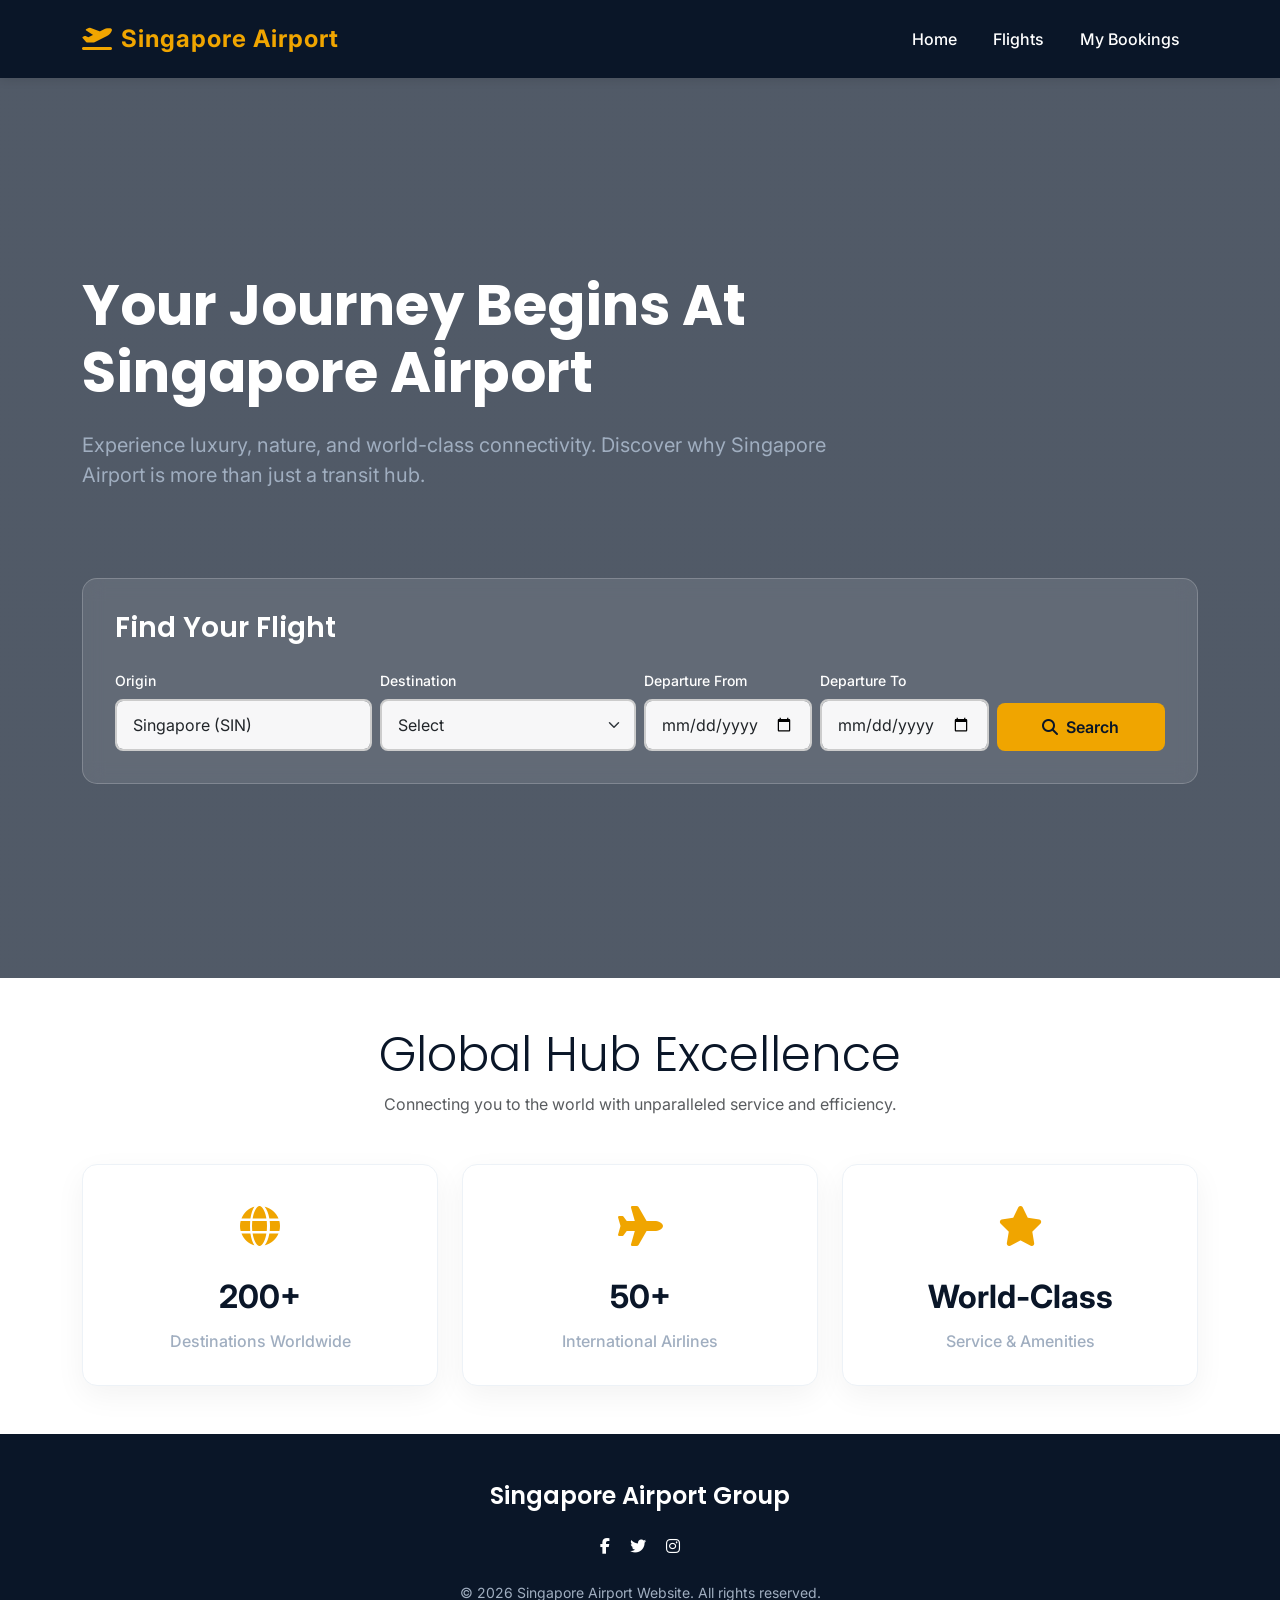
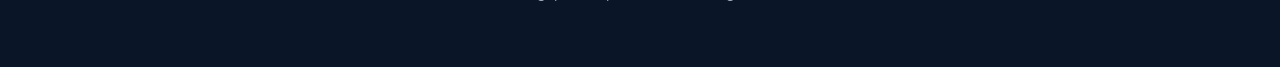
==== index.html @ d2a039d0 "Commit pertama" ====
<!doctype html>
<html lang="en">
  <head>
    <meta charset="UTF-8" />
    <meta name="viewport" content="width=device-width, initial-scale=1.0" />
    <title>Singapore Airport | World's Best Flight Experience</title>
    <link rel="icon" href="plane-departure-solid.ico" />
    <!-- Bootstrap 5 CSS -->
    <link
      href="https://cdn.jsdelivr.net/npm/bootstrap@5.3.0/dist/css/bootstrap.min.css"
      rel="stylesheet"
    />
    <!-- Font Awesome for icons -->
    <link
      rel="stylesheet"
      href="https://cdnjs.cloudflare.com/ajax/libs/font-awesome/6.4.0/css/all.min.css"
    />
    <!-- Custom CSS -->
    <link rel="stylesheet" href="style.css" />
  </head>
  <body class="d-flex flex-column min-vh-100">
    <!-- Navbar -->
    <nav class="navbar navbar-expand-lg navbar-dark sticky-top">
      <div class="container">
        <a class="navbar-brand" href="index.html">
          <i class="fas fa-plane-departure me-2"></i>Singapore Airport
        </a>
        <button
          class="navbar-toggler"
          type="button"
          data-bs-toggle="collapse"
          data-bs-target="#navbarNav"
        >
          <span class="navbar-toggler-icon"></span>
        </button>
        <div class="collapse navbar-collapse" id="navbarNav">
          <ul class="navbar-nav ms-auto">
            <li class="nav-item">
              <a class="nav-link active" href="index.html">Home</a>
            </li>
            <li class="nav-item">
              <a class="nav-link" href="flights.html">Flights</a>
            </li>
            <li class="nav-item">
              <a class="nav-link" href="history.html">My Bookings</a>
            </li>
          </ul>
        </div>
      </div>
    </nav>

    <!-- Hero Section -->
    <section class="hero-section">
      <div class="container">
        <div class="row">
          <div class="col-12 hero-content mb-5">
            <h1 class="hero-title">Your Journey Begins At Singapore Airport</h1>
            <p class="hero-subtitle">
              Experience luxury, nature, and world-class connectivity. Discover
              why Singapore Airport is more than just a transit hub.
            </p>
          </div>
          <div class="col-12">
            <div class="search-container">
              <h3 class="mb-4 text-white">Find Your Flight</h3>
              <form id="searchForm" novalidate>
                <div class="row g-2 align-items-end">
                  <div class="col-lg-3 col-md-6">
                    <label class="form-label small">Origin</label>
                    <input
                      type="text"
                      class="form-control"
                      id="origin"
                      value="Singapore (SIN)"
                      readonly
                    />
                  </div>
                  <div class="col-lg-3 col-md-6">
                    <label class="form-label small">Destination</label>
                    <select class="form-select" id="destination" required>
                      <option value="" selected disabled>Select</option>
                      <option value="Sydney">Sydney (SYD)</option>
                      <option value="Tokyo">Tokyo (NRT)</option>
                      <option value="London">London (LHR)</option>
                    </select>
                    <div class="error-message">Select destination</div>
                  </div>
                  <div class="col-lg-2 col-md-4">
                    <label class="form-label small">Departure From</label>
                    <input
                      type="date"
                      class="form-control"
                      id="fromDate"
                      min="2026-05-01"
                      required
                    />
                    <div class="error-message">Select start date</div>
                  </div>
                  <div class="col-lg-2 col-md-4">
                    <label class="form-label small">Departure To</label>
                    <input
                      type="date"
                      class="form-control"
                      id="toDate"
                      min="2026-05-01"
                      required
                    />
                    <div class="error-message">Select end date</div>
                  </div>
                  <div class="col-lg-2 col-md-4">
                    <button type="submit" class="btn btn-gold w-100">
                      <i class="fas fa-search me-2"></i>Search
                    </button>
                  </div>
                </div>
              </form>
            </div>
          </div>
        </div>
      </div>
    </section>

    <!-- Stats Section -->
    <section class="py-5 bg-white">
      <div class="container">
        <div class="text-center mb-5">
          <h2 class="display-5">Global Hub Excellence</h2>
          <p class="text-muted">
            Connecting you to the world with unparalleled service and
            efficiency.
          </p>
        </div>
        <div class="row g-4">
          <div class="col-md-4">
            <div class="stat-card">
              <div class="stat-icon">
                <i class="fas fa-globe"></i>
              </div>
              <div class="stat-number">200+</div>
              <div class="stat-label">Destinations Worldwide</div>
            </div>
          </div>
          <div class="col-md-4">
            <div class="stat-card">
              <div class="stat-icon">
                <i class="fas fa-plane"></i>
              </div>
              <div class="stat-number">50+</div>
              <div class="stat-label">International Airlines</div>
            </div>
          </div>
          <div class="col-md-4">
            <div class="stat-card">
              <div class="stat-icon">
                <i class="fas fa-star"></i>
              </div>
              <div class="stat-number">World-Class</div>
              <div class="stat-label">Service & Amenities</div>
            </div>
          </div>
        </div>
      </div>
    </section>

    <!-- Footer -->
    <footer class="mt-auto">
      <div class="container text-center">
        <h4 class="mb-4">Singapore Airport Group</h4>
        <div class="social-links mb-4">
          <a href="#" class="text-white mx-2"
            ><i class="fab fa-facebook-f"></i
          ></a>
          <a href="#" class="text-white mx-2"><i class="fab fa-twitter"></i></a>
          <a href="#" class="text-white mx-2"
            ><i class="fab fa-instagram"></i
          ></a>
        </div>
        <p style="color: rgb(160, 174, 192)" class="small">
          &copy; 2026 Singapore Airport Website. All rights reserved.
        </p>
      </div>
    </footer>

    <!-- Bootstrap JS -->
    <script src="https://cdn.jsdelivr.net/npm/bootstrap@5.3.0/dist/js/bootstrap.bundle.min.js"></script>
    <script>
      document
        .getElementById("searchForm")
        .addEventListener("submit", function (e) {
          e.preventDefault();

          let isValid = true;
          const destination = document.getElementById("destination");
          const fromDate = document.getElementById("fromDate");
          const toDate = document.getElementById("toDate");

          // Reset validation
          [destination, fromDate, toDate].forEach((el) =>
            el.classList.remove("is-invalid"),
          );

          if (!destination.value) {
            destination.classList.add("is-invalid");
            isValid = false;
          }
          if (!fromDate.value) {
            fromDate.classList.add("is-invalid");
            isValid = false;
          }
          if (!toDate.value) {
            toDate.classList.add("is-invalid");
            isValid = false;
          }
          if (
            fromDate.value &&
            toDate.value &&
            new Date(fromDate.value) > new Date(toDate.value)
          ) {
            toDate.classList.add("is-invalid");
            isValid = false;
          }

          if (isValid) {
            const params = new URLSearchParams({
              origin: document.getElementById("origin").value,
              destination: destination.value,
              fromDate: fromDate.value,
              toDate: toDate.value,
              passengers: "1",
            });
            window.location.href = `flights.html?${params.toString()}`;
          }
        });
    </script>
  </body>
</html>
---- style.css ----
@import url('https://fonts.googleapis.com/css2?family=Inter:wght@300;400;500;600;700&family=Poppins:wght@400;500;600;700&display=swap');

:root {
    --primary-navy: #0a1628;
    --secondary-navy: #152238;
    --accent-gold: #f0a500;
    --accent-gold-hover: #d18e00;
    --text-light: #ffffff;
    --text-muted: #a0aec0;
    --bg-light: #f8fafc;
    --card-bg: #ffffff;
    --border-color: #cccccc;
    --transition: all 0.3s ease;
}

body {
    font-family: 'Inter', sans-serif;
    background-color: var(--bg-light);
    color: var(--primary-navy);
    overflow-x: hidden;
}

h1,
h2,
h3,
h4,
h5,
h6 {
    font-family: 'Poppins', sans-serif;
    font-weight: 600;
}

/* Navbar Styling */
.navbar {
    background-color: var(--primary-navy) !important;
    padding: 1rem 0;
    box-shadow: 0 2px 10px rgba(0, 0, 0, 0.1);
}

.navbar-brand {
    font-weight: 700;
    font-size: 1.5rem;
    color: var(--accent-gold) !important;
    letter-spacing: 1px;
}

.nav-link {
    color: var(--text-light) !important;
    font-weight: 500;
    margin: 0 10px;
    transition: var(--transition);
}

.nav-link:hover {
    color: var(--accent-gold) !important;
}

/* Hero Section */
.hero-section {
    position: relative;
    height: 100vh;
    min-height: 600px;
    background: linear-gradient(rgba(10, 22, 40, 0.7), rgba(10, 22, 40, 0.7)), url('https://images.unsplash.com/photo-1569154941061-e231b4725ef1?auto=format&fit=crop&q=80&w=2070');
    background-size: cover;
    background-position: center;
    display: flex;
    align-items: center;
    color: var(--text-light);
}

.hero-content {
    max-width: 800px;
}

.hero-title {
    font-size: 3.5rem;
    font-weight: 700;
    margin-bottom: 1.5rem;
    line-height: 1.2;
}

.hero-subtitle {
    font-size: 1.25rem;
    margin-bottom: 2.5rem;
    color: var(--text-muted);
}

/* Search Bar Styling */
.search-container {
    background: rgba(255, 255, 255, 0.1);
    backdrop-filter: blur(10px);
    border-radius: 15px;
    padding: 2rem;
    border: 1px solid rgba(255, 255, 255, 0.2);
}

.form-label {
    color: var(--text-light);
    font-weight: 500;
}

.form-control,
.form-select {
    background-color: rgba(255, 255, 255, 0.95);
    border: 2px solid var(--border-color);
    padding: 0.75rem 1rem;
    border-radius: 8px;
    transition: var(--transition);
}

.form-control:focus,
.form-select:focus {
    border-color: var(--accent-gold);
    box-shadow: 0 0 0 0.25rem rgba(240, 165, 0, 0.25);
    background-color: #ffffff;
}

textarea.form-control {
    border: 2px solid var(--border-color);
}

.btn-gold {
    background-color: var(--accent-gold);
    color: var(--primary-navy);
    font-weight: 600;
    padding: 0.75rem 2rem;
    border-radius: 8px;
    border: none;
    transition: var(--transition);
}

.btn-gold:hover {
    background-color: var(--accent-gold-hover);
    transform: translateY(-2px);
    box-shadow: 0 4px 15px rgba(240, 165, 0, 0.3);
}

/* Stat Cards */
.stat-card {
    background: var(--card-bg);
    border-radius: 15px;
    padding: 2rem;
    text-align: center;
    box-shadow: 0 10px 30px rgba(0, 0, 0, 0.05);
    transition: var(--transition);
    border: 1px solid #edf2f7;
    height: 100%;
}

.stat-card:hover {
    transform: translateY(-10px);
    box-shadow: 0 15px 40px rgba(0, 0, 0, 0.1);
}

.stat-icon {
    font-size: 2.5rem;
    color: var(--accent-gold);
    margin-bottom: 1rem;
}

.stat-number {
    font-size: 2rem;
    font-weight: 700;
    color: var(--primary-navy);
    margin-bottom: 0.5rem;
}

.stat-label {
    color: var(--text-muted);
    font-weight: 500;
}

/* Flight Cards */
.flight-card,
.history-card {
    background: var(--card-bg);
    border-radius: 15px;
    padding: 1.5rem;
    margin-bottom: 1.5rem;
    box-shadow: 0 4px 20px rgba(0, 0, 0, 0.05);
    border-left: 5px solid var(--accent-gold);
    transition: var(--transition);
}

.flight-card:hover {
    transform: scale(1.02);
}

.airline-logo {
    width: 50px;
    height: 50px;
    background: #f0f4f8;
    border-radius: 50%;
    display: flex;
    align-items: center;
    justify-content: center;
    font-weight: 700;
    color: var(--primary-navy);
}

.flight-info-main {
    display: flex;
    justify-content: space-between;
    align-items: center;
    margin-bottom: 1rem;
}

.flight-time {
    font-size: 1.25rem;
    font-weight: 700;
}

.flight-route {
    color: var(--text-muted);
    font-size: 0.9rem;
}

.flight-price {
    font-size: 1.5rem;
    font-weight: 700;
    color: var(--accent-gold);
}

/* Footer */
footer {
    background-color: var(--primary-navy);
    color: var(--text-light);
    padding: 3rem 0;
    margin-top: 5rem;
}

/* Validation Feedback */
.error-message {
    color: #ff4d4d;
    font-size: 0.85rem;
    margin-top: 0.25rem;
    display: none;
}

.is-invalid+.error-message {
    display: block;
}

/* Responsive adjustments */
@media (max-width: 768px) {
    .hero-title {
        font-size: 2.5rem;
    }

    .hero-section {
        height: auto;
        padding: 100px 0;
    }
}
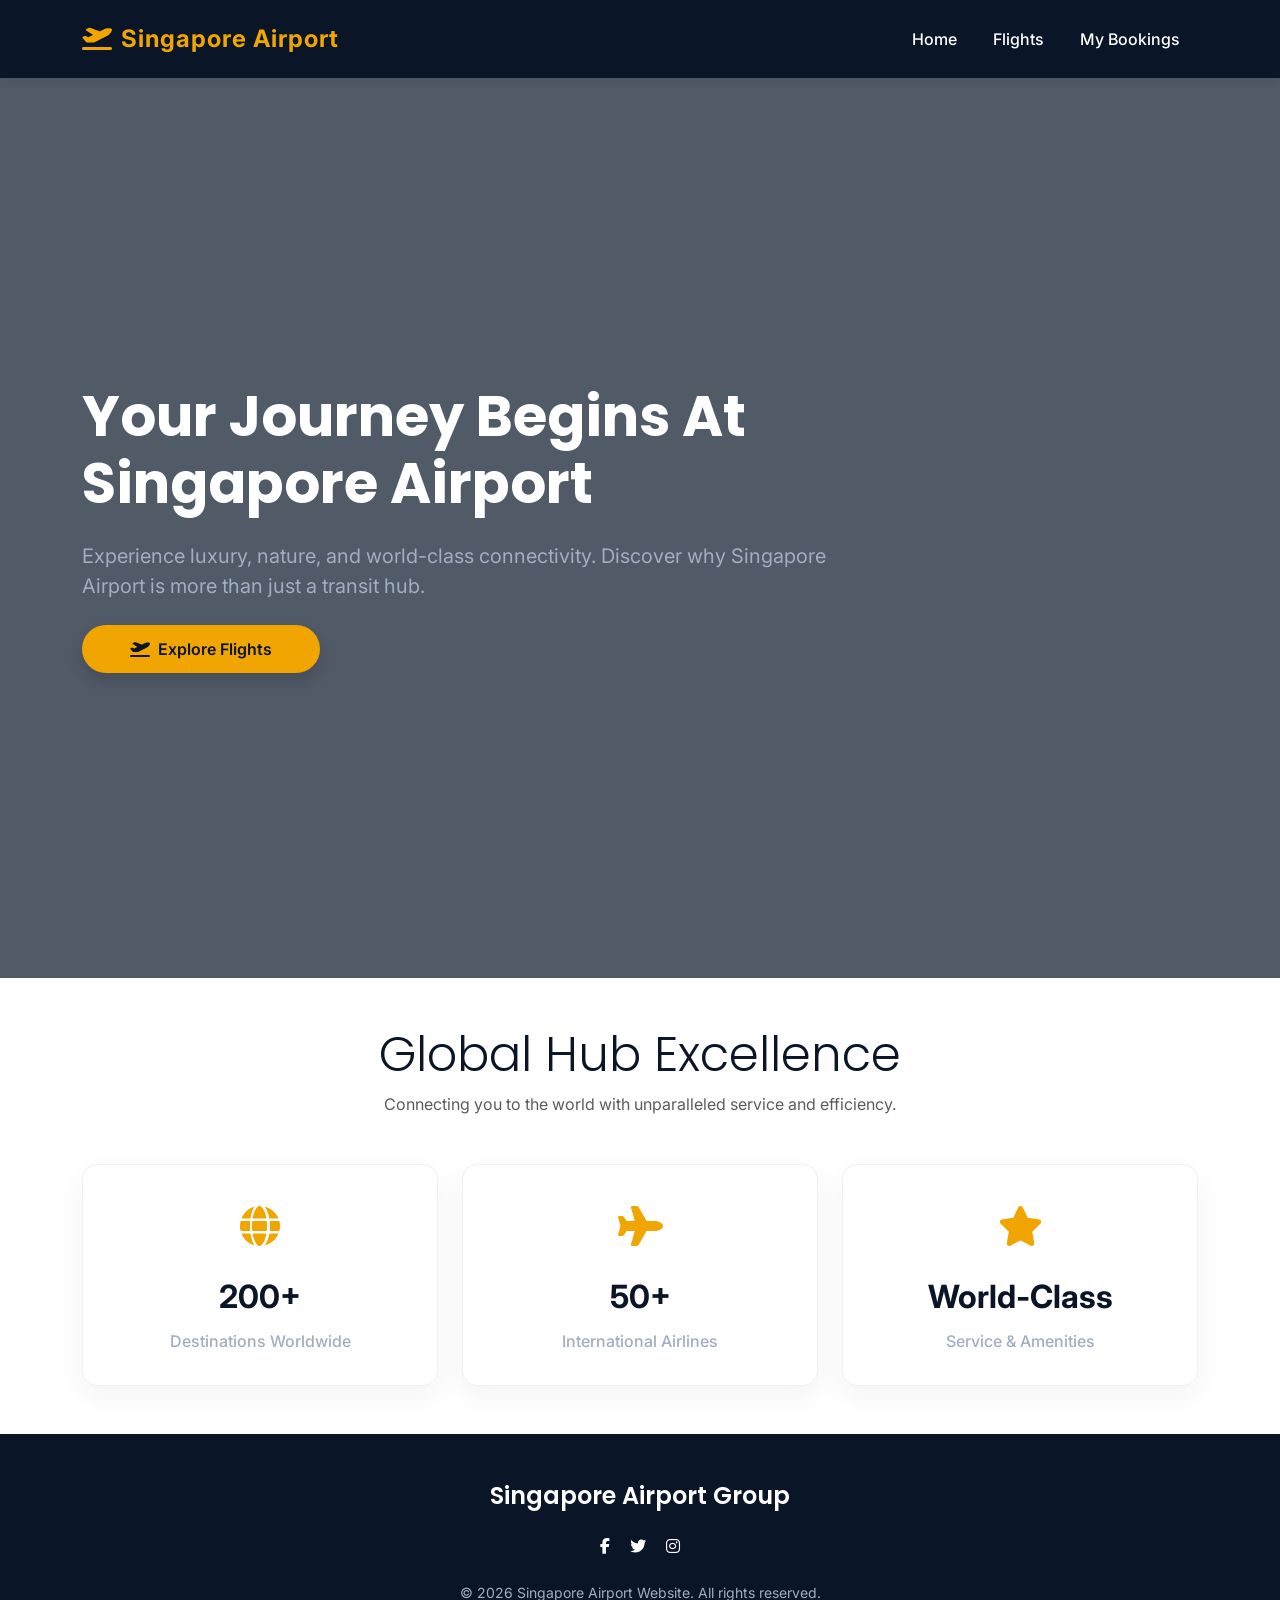
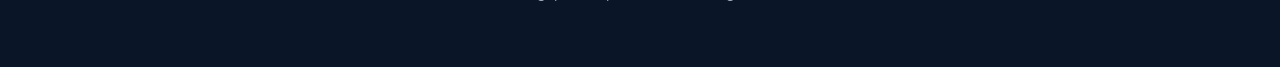
==== commit c18731e0: "update website" ====
--- a/index.html
+++ b/index.html
@@ -2,41 +2,57 @@
 <html lang="en">
   <head>
     <meta charset="UTF-8" />
+    <!-- sintaks meta data yang membantu membuat tampilan responsive untuk layar kecil -->
     <meta name="viewport" content="width=device-width, initial-scale=1.0" />
     <title>Singapore Airport | World's Best Flight Experience</title>
+    <!-- TAB ICON -->
     <link rel="icon" href="plane-departure-solid.ico" />
-    <!-- Bootstrap 5 CSS -->
+    <!-- semacem library Bootstrap 5 CSS -->
     <link
       href="https://cdn.jsdelivr.net/npm/bootstrap@5.3.0/dist/css/bootstrap.min.css"
       rel="stylesheet"
     />
-    <!-- Font Awesome for icons -->
+    <!-- library Font Awesome for icons -->
     <link
       rel="stylesheet"
       href="https://cdnjs.cloudflare.com/ajax/libs/font-awesome/6.4.0/css/all.min.css"
     />
-    <!-- Custom CSS -->
+    <!-- eksternal CSS used -->
     <link rel="stylesheet" href="style.css" />
   </head>
+  <!-- bootstrap start -->
+  <!-- ciri khas ny properti css ditulis sebagai namo class ny nian, display flex untuk layouting, lalu flex column agar antar bagian nya ter transisi secara vertikal, lalu min vertical height nya 100 sehingga dia memenuhi  -->
   <body class="d-flex flex-column min-vh-100">
     <!-- Navbar -->
+    <!-- navbar class template bootstrap yang responsif saat dilihat dalam layar kecil ada button untuk mengatur pilihan di navbar, lalu navbar expand untuk expand di ukuran layar yang lebar katakanlah pada rasio 16:9 contohnya, lalu saat ukuran kecil seperti layar handphone dia memunculkan button untuk memilih di navbar -->
     <nav class="navbar navbar-expand-lg navbar-dark sticky-top">
+      <!-- buat posisi navbar jadi inline searah horizontal kek ngewrap gitu, intinya layouting menuhin ruang -->
       <div class="container">
+        <!-- agar bentukannya bukan link, sehingga seamless proper, tapi tetep berfungsi seperti tombol home ketika di klik yang mana bernama index.html -->
         <a class="navbar-brand" href="index.html">
+          <!-- icon di pesawat di navbar menggunakan font awesome lalu di style margin end bootstrap ukuran 2 untuk memberi jarak dengan tulisan singapore airport  -->
           <i class="fas fa-plane-departure me-2"></i>Singapore Airport
         </a>
+        <!-- ialah tombol yang muncul kalau di layar kecil tadi atau namanya hamburger menu -->
+        <!-- navbar toggler untuk grafis 3 garis pada navbar menu button, kalau tak ada dia cuman bakal tampilan tombolnya kotak putih saja -->
+        <!-- type button katek efek langsung, tapi cuman state meaning bae sih -->
+        <!-- data bs toggle dan target untuk provide nav yang disembunyikan dalam button, kalau tak ada, ketika di klik, hamburger button dak akan nampilin apapun -->
         <button
           class="navbar-toggler"
           type="button"
           data-bs-toggle="collapse"
           data-bs-target="#navbarNav"
         >
+          <!-- ini jugo provide bentuk si garis 3 button itu yolah icon -->
           <span class="navbar-toggler-icon"></span>
         </button>
+        <!-- provide layout lanjutan menu nav dibawah, bukan inline! -->
         <div class="collapse navbar-collapse" id="navbarNav">
+          <!-- setting jarak antara teks semacam gap vertikal antar teks di menu nav itu -->
           <ul class="navbar-nav ms-auto">
             <li class="nav-item">
-              <a class="nav-link active" href="index.html">Home</a>
+              <!-- nav-link untuk agar tampilannya bukan berbentuk link anchor murni yang kurang enak dipandang -->
+              <a class="nav-link" href="index.html">Home</a>
             </li>
             <li class="nav-item">
               <a class="nav-link" href="flights.html">Flights</a>
@@ -50,71 +66,25 @@
     </nav>
 
     <!-- Hero Section -->
+    <!--hero di layout dan url img nyo ado di css dan ado class ny nian  -->
     <section class="hero-section">
+      <!-- container bootstrap untuk layout form dari agar ke tengah dan proporsional -->
       <div class="container">
         <div class="row">
-          <div class="col-12 hero-content mb-5">
+          <!-- posisi layout hero description dibikin compact -->
+          <div class="col-12 hero-content">
             <h1 class="hero-title">Your Journey Begins At Singapore Airport</h1>
-            <p class="hero-subtitle">
+            <p class="hero-subtitle mb-4">
               Experience luxury, nature, and world-class connectivity. Discover
               why Singapore Airport is more than just a transit hub.
             </p>
-          </div>
-          <div class="col-12">
-            <div class="search-container">
-              <h3 class="mb-4 text-white">Find Your Flight</h3>
-              <form id="searchForm" novalidate>
-                <div class="row g-2 align-items-end">
-                  <div class="col-lg-3 col-md-6">
-                    <label class="form-label small">Origin</label>
-                    <input
-                      type="text"
-                      class="form-control"
-                      id="origin"
-                      value="Singapore (SIN)"
-                      readonly
-                    />
-                  </div>
-                  <div class="col-lg-3 col-md-6">
-                    <label class="form-label small">Destination</label>
-                    <select class="form-select" id="destination" required>
-                      <option value="" selected disabled>Select</option>
-                      <option value="Sydney">Sydney (SYD)</option>
-                      <option value="Tokyo">Tokyo (NRT)</option>
-                      <option value="London">London (LHR)</option>
-                    </select>
-                    <div class="error-message">Select destination</div>
-                  </div>
-                  <div class="col-lg-2 col-md-4">
-                    <label class="form-label small">Departure From</label>
-                    <input
-                      type="date"
-                      class="form-control"
-                      id="fromDate"
-                      min="2026-05-01"
-                      required
-                    />
-                    <div class="error-message">Select start date</div>
-                  </div>
-                  <div class="col-lg-2 col-md-4">
-                    <label class="form-label small">Departure To</label>
-                    <input
-                      type="date"
-                      class="form-control"
-                      id="toDate"
-                      min="2026-05-01"
-                      required
-                    />
-                    <div class="error-message">Select end date</div>
-                  </div>
-                  <div class="col-lg-2 col-md-4">
-                    <button type="submit" class="btn btn-gold w-100">
-                      <i class="fas fa-search me-2"></i>Search
-                    </button>
-                  </div>
-                </div>
-              </form>
-            </div>
+            <a
+              href="flights.html"
+              class="btn btn-gold px-5 py-2.5 shadow"
+              style="border-radius: 30px"
+            >
+              <i class="fas fa-plane-departure me-2"></i>Explore Flights
+            </a>
           </div>
         </div>
       </div>
@@ -124,19 +94,25 @@
     <section class="py-5 bg-white">
       <div class="container">
         <div class="text-center mb-5">
+          <!-- display nganuke size -->
           <h2 class="display-5">Global Hub Excellence</h2>
+          <!-- text muted diferensiasi warna -->
           <p class="text-muted">
             Connecting you to the world with unparalleled service and
             efficiency.
           </p>
         </div>
+        <!-- as always bootstrap row samping, col ke bawah -->
         <div class="row g-4">
           <div class="col-md-4">
             <div class="stat-card">
+              <!-- ukuran dan warna icon card -->
               <div class="stat-icon">
+                <!-- globe font awesome icon -->
                 <i class="fas fa-globe"></i>
               </div>
               <div class="stat-number">200+</div>
+              <!-- styling deskripsi kontras -->
               <div class="stat-label">Destinations Worldwide</div>
             </div>
           </div>
@@ -164,9 +140,11 @@
 
     <!-- Footer -->
     <footer class="mt-auto">
+      <!-- center effect -->
       <div class="container text-center">
         <h4 class="mb-4">Singapore Airport Group</h4>
         <div class="social-links mb-4">
+          <!-- text white warna icon putih margin sumbu x (horizon) 2 -->
           <a href="#" class="text-white mx-2"
             ><i class="fab fa-facebook-f"></i
           ></a>
@@ -183,54 +161,5 @@
 
     <!-- Bootstrap JS -->
     <script src="https://cdn.jsdelivr.net/npm/bootstrap@5.3.0/dist/js/bootstrap.bundle.min.js"></script>
-    <script>
-      document
-        .getElementById("searchForm")
-        .addEventListener("submit", function (e) {
-          e.preventDefault();
-
-          let isValid = true;
-          const destination = document.getElementById("destination");
-          const fromDate = document.getElementById("fromDate");
-          const toDate = document.getElementById("toDate");
-
-          // Reset validation
-          [destination, fromDate, toDate].forEach((el) =>
-            el.classList.remove("is-invalid"),
-          );
-
-          if (!destination.value) {
-            destination.classList.add("is-invalid");
-            isValid = false;
-          }
-          if (!fromDate.value) {
-            fromDate.classList.add("is-invalid");
-            isValid = false;
-          }
-          if (!toDate.value) {
-            toDate.classList.add("is-invalid");
-            isValid = false;
-          }
-          if (
-            fromDate.value &&
-            toDate.value &&
-            new Date(fromDate.value) > new Date(toDate.value)
-          ) {
-            toDate.classList.add("is-invalid");
-            isValid = false;
-          }
-
-          if (isValid) {
-            const params = new URLSearchParams({
-              origin: document.getElementById("origin").value,
-              destination: destination.value,
-              fromDate: fromDate.value,
-              toDate: toDate.value,
-              passengers: "1",
-            });
-            window.location.href = `flights.html?${params.toString()}`;
-          }
-        });
-    </script>
   </body>
 </html>
--- a/style.css
+++ b/style.css
@@ -20,6 +20,10 @@
     overflow-x: hidden;
 }
 
+.bg-primary-navy {
+    background-color: var(--primary-navy) !important;
+}
+
 h1,
 h2,
 h3,
@@ -58,14 +62,16 @@
 /* Hero Section */
 .hero-section {
     position: relative;
-    height: 100vh;
-    min-height: 600px;
+    min-height: 100vh;
     background: linear-gradient(rgba(10, 22, 40, 0.7), rgba(10, 22, 40, 0.7)), url('https://images.unsplash.com/photo-1569154941061-e231b4725ef1?auto=format&fit=crop&q=80&w=2070');
     background-size: cover;
     background-position: center;
     display: flex;
-    align-items: center;
+    flex-direction: column;
+    justify-content: center;
     color: var(--text-light);
+    padding: 0;
+    margin: 0;
 }
 
 .hero-content {
@@ -244,11 +250,103 @@
 /* Responsive adjustments */
 @media (max-width: 768px) {
     .hero-title {
-        font-size: 2.5rem;
+        font-size: 2.2rem;
     }
 
     .hero-section {
-        height: auto;
-        padding: 100px 0;
-    }
+        min-height: 100vh;
+        display: flex;
+        flex-direction: column;
+        justify-content: center;
+        padding: 0;
+    }
+
+    .hero-section .btn-gold {
+        width: fit-content;
+        font-size: 0.9rem;
+        padding: 0.6rem 1.5rem;
+    }
+}
+
+@media (min-width: 992px) {
+    .border-lg-start {
+        border-left: 1px solid var(--border-color) !important;
+    }
+}
+
+.transition-hover {
+    transition: var(--transition);
+}
+
+.transition-hover:hover {
+    transform: translateY(-2px);
+    box-shadow: 0 4px 15px rgba(0, 0, 0, 0.1);
+}
+
+@keyframes shake {
+  0%, 100% { transform: translateX(0); }
+  25% { transform: translateX(-5px); }
+  75% { transform: translateX(5px); }
+}
+
+.shake {
+  animation: shake 0.2s ease-in-out 0s 2;
+  border-color: #ff4d4d !important;
+  box-shadow: 0 0 0 0.25rem rgba(255, 77, 77, 0.25) !important;
+}
+
+/* Seat Tooltip Styling */
+.seat-tooltip {
+    position: absolute;
+    width: 280px;
+    z-index: 1050;
+    pointer-events: none;
+    transition: opacity 0.3s ease, transform 0.3s ease;
+    box-shadow: 0 10px 25px rgba(0,0,0,0.15) !important;
+}
+
+@media (min-width: 769px) {
+    .seat-tooltip {
+        left: 100%;
+        top: 0;
+        margin-left: 15px;
+        transform: translateX(15px);
+    }
+    .seat-tooltip.show {
+        opacity: 1 !important;
+        transform: translateX(0);
+    }
+}
+
+@media (max-width: 768px) {
+    .seat-tooltip {
+        bottom: 100%;
+        left: 0;
+        width: 100%;
+        margin-bottom: 15px;
+        transform: translateY(15px);
+    }
+    .seat-tooltip.show {
+        opacity: 1 !important;
+        transform: translateY(0);
+    }
+}
+
+.seat-tooltip ul {
+    list-style: none;
+    padding-left: 0 !important;
+}
+
+.seat-tooltip li {
+    position: relative;
+    padding-left: 1.2rem;
+    margin-bottom: 4px;
+}
+
+.seat-tooltip li::before {
+    content: "•";
+    position: absolute;
+    left: 0;
+    color: var(--accent-gold);
+    font-weight: bold;
 }
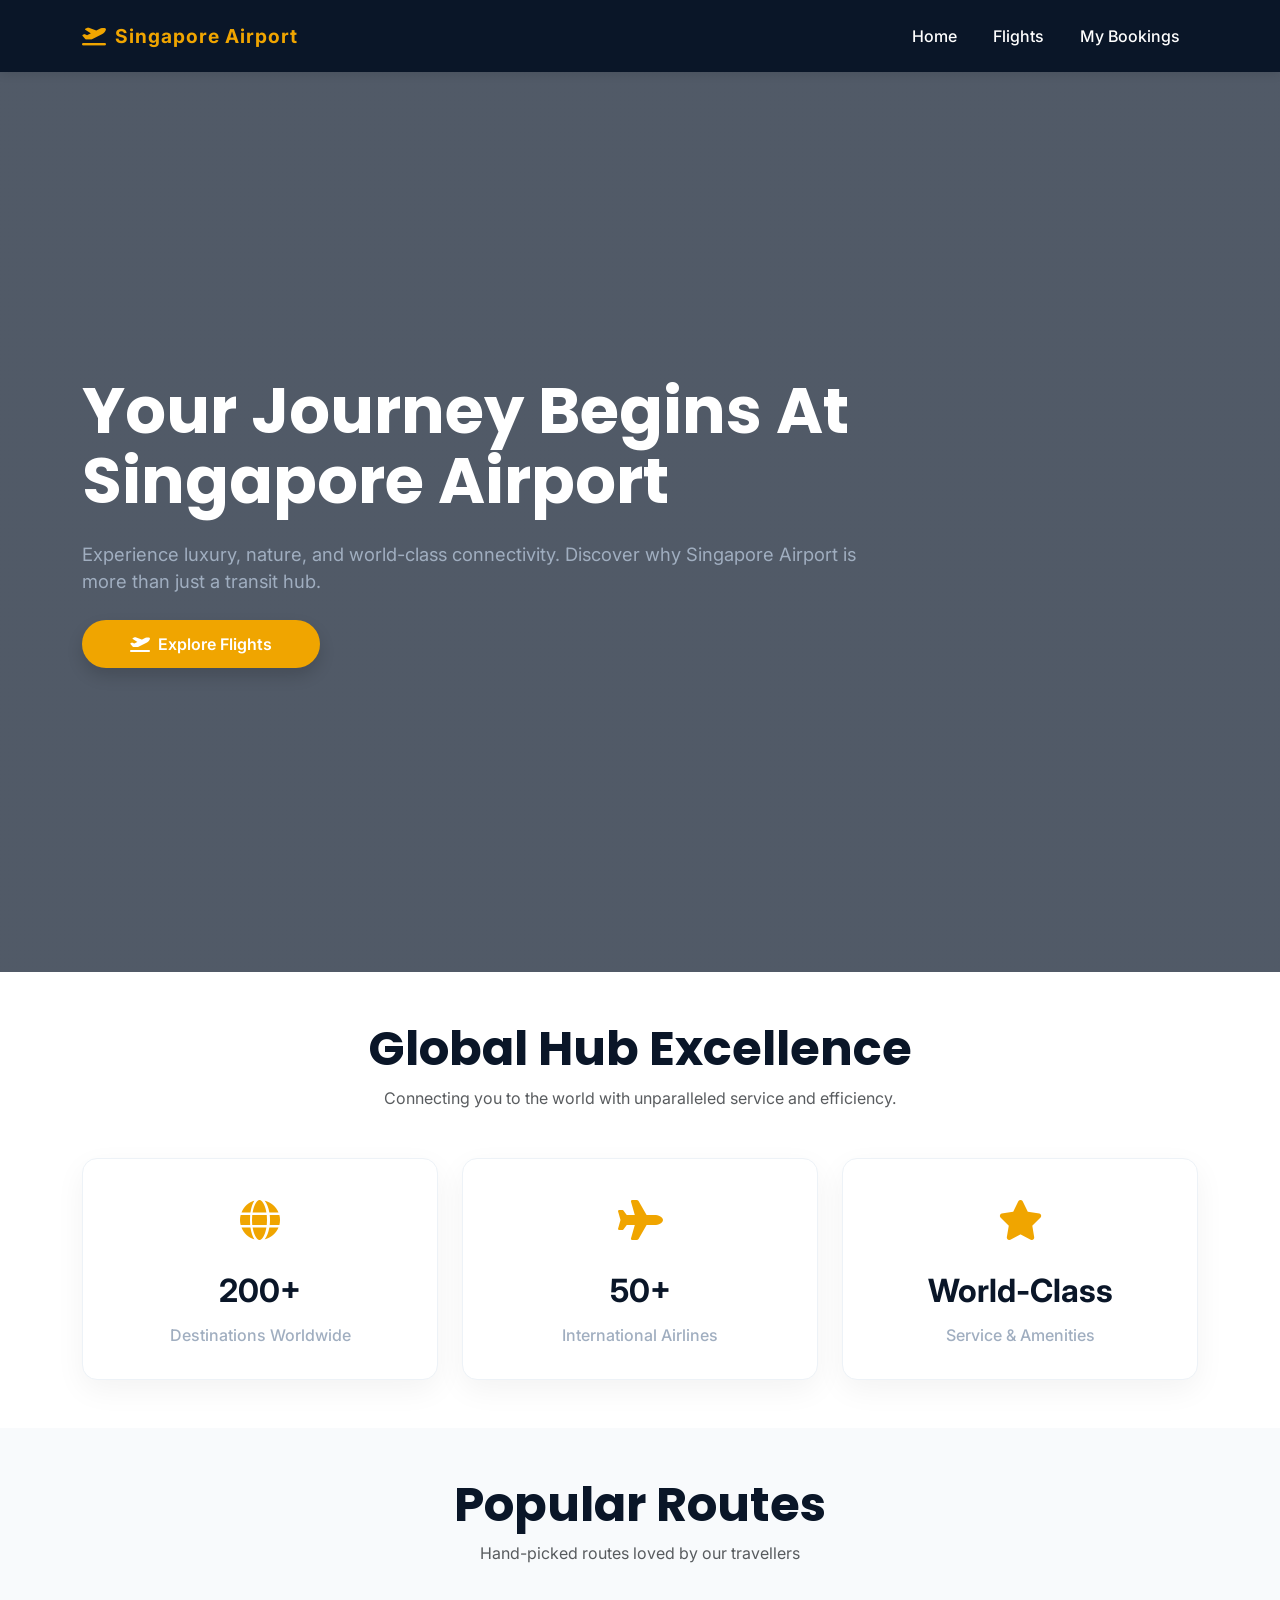
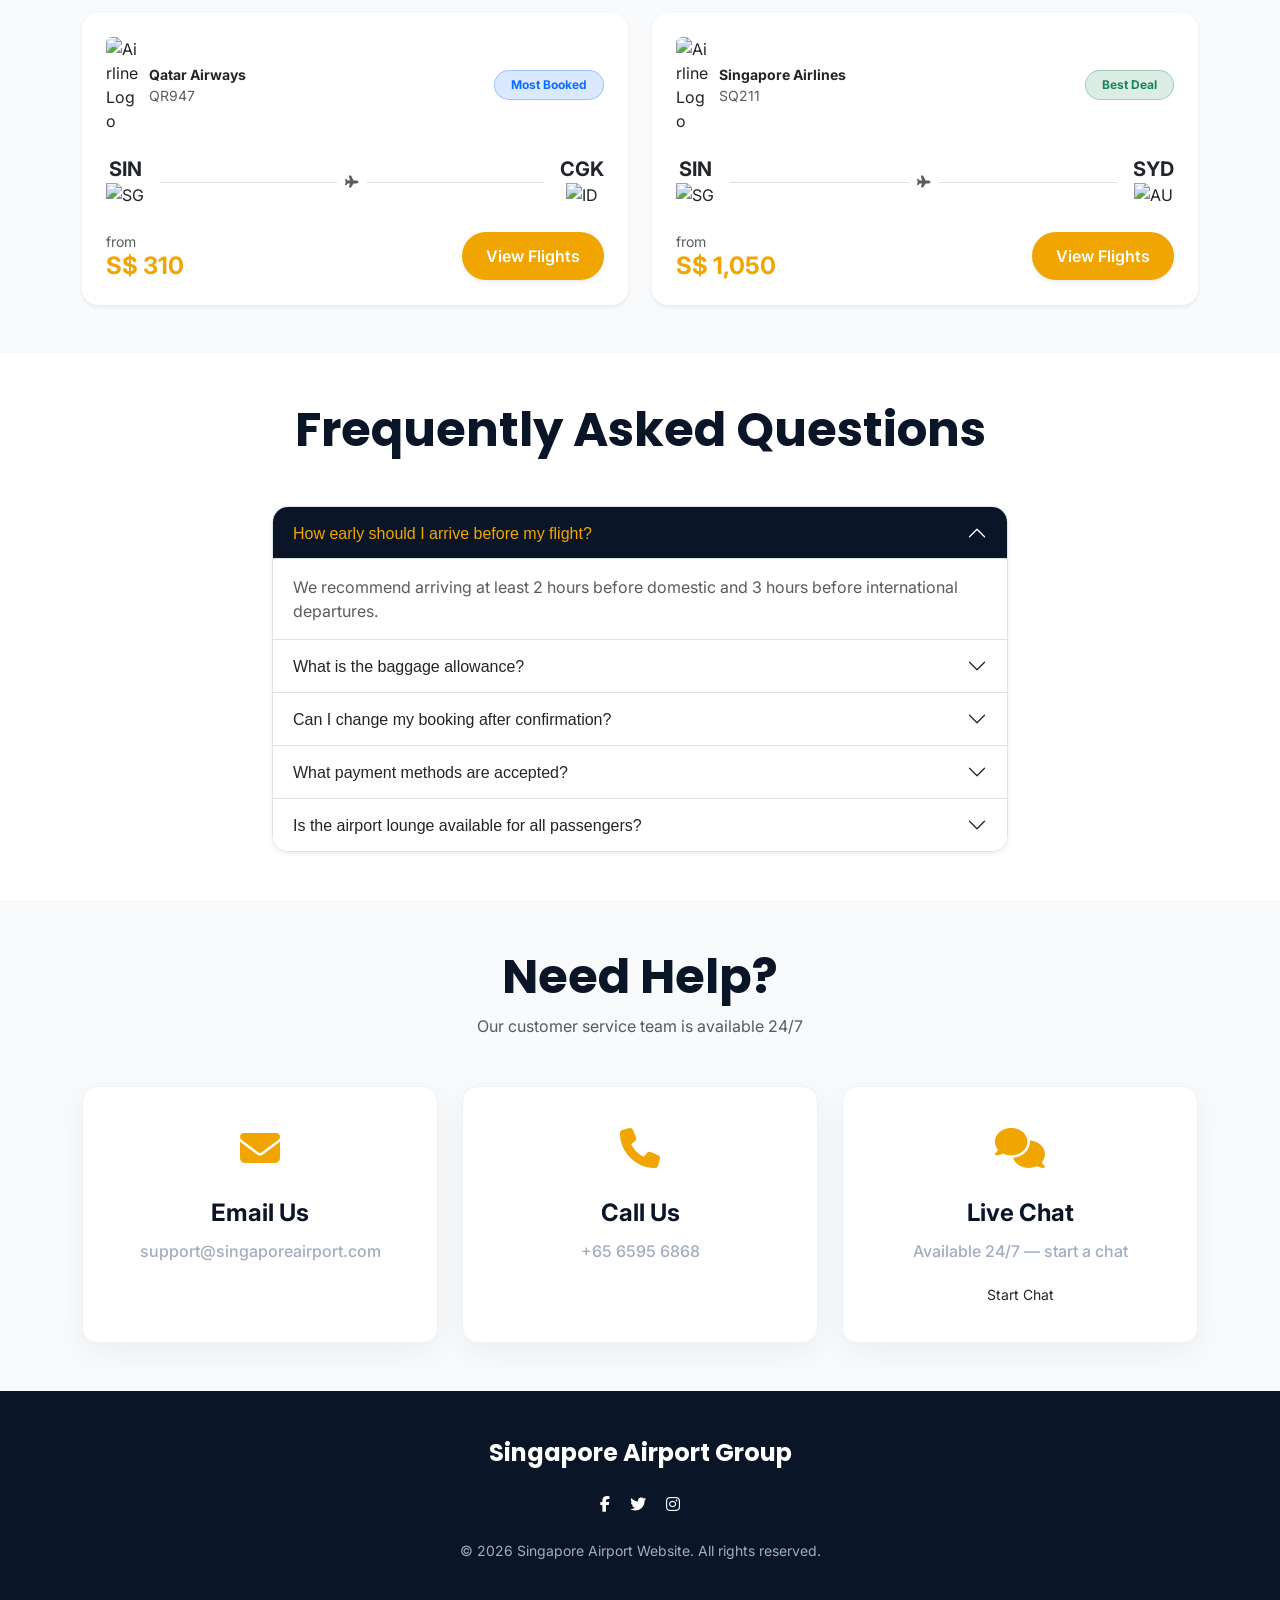
==== commit 5c6e3470: "faq, p-route, hero-typo" ====
--- a/index.html
+++ b/index.html
@@ -7,51 +7,56 @@
     <title>Singapore Airport | World's Best Flight Experience</title>
     <!-- TAB ICON -->
     <link rel="icon" href="plane-departure-solid.ico" />
-    <!-- semacem library Bootstrap 5 CSS -->
+    <!-- library Bootstrap 5 CSS — menyediakan semua class utility seperti d-flex, col-md-4, btn, dll -->
     <link
       href="https://cdn.jsdelivr.net/npm/bootstrap@5.3.0/dist/css/bootstrap.min.css"
       rel="stylesheet"
     />
-    <!-- library Font Awesome for icons -->
+    <!-- library Font Awesome — menyediakan icon seperti fa-plane, fa-globe, fa-star -->
     <link
       rel="stylesheet"
       href="https://cdnjs.cloudflare.com/ajax/libs/font-awesome/6.4.0/css/all.min.css"
     />
-    <!-- eksternal CSS used -->
+    <!-- CSS custom kita sendiri — load paling terakhir agar bisa override style Bootstrap kalau perlu -->
     <link rel="stylesheet" href="style.css" />
   </head>
-  <!-- bootstrap start -->
-  <!-- ciri khas ny properti css ditulis sebagai namo class ny nian, display flex untuk layouting, lalu flex column agar antar bagian nya ter transisi secara vertikal, lalu min vertical height nya 100 sehingga dia memenuhi  -->
+
+  <!-- d-flex flex-column min-vh-100: bikin body jadi kolom vertikal yang tingginya minimal satu layar penuh -->
+  <!-- ini penting agar footer selalu nempel di bawah meskipun konten halaman sedikit -->
   <body class="d-flex flex-column min-vh-100">
-    <!-- Navbar -->
-    <!-- navbar class template bootstrap yang responsif saat dilihat dalam layar kecil ada button untuk mengatur pilihan di navbar, lalu navbar expand untuk expand di ukuran layar yang lebar katakanlah pada rasio 16:9 contohnya, lalu saat ukuran kecil seperti layar handphone dia memunculkan button untuk memilih di navbar -->
+    <!-- ======== NAVBAR ======== -->
+    <!-- navbar-expand-lg: di layar lebar (≥992px) semua link tampil sejajar, di bawahnya collapse jadi hamburger menu -->
+    <!-- navbar-dark: warna teks dan icon navbar jadi putih — cocok untuk background gelap -->
+    <!-- sticky-top: navbar ikut scroll dan selalu nempel di atas layar -->
     <nav class="navbar navbar-expand-lg navbar-dark sticky-top">
-      <!-- buat posisi navbar jadi inline searah horizontal kek ngewrap gitu, intinya layouting menuhin ruang -->
-      <div class="container">
-        <!-- agar bentukannya bukan link, sehingga seamless proper, tapi tetep berfungsi seperti tombol home ketika di klik yang mana bernama index.html -->
+      <!-- container: batasi lebar konten navbar agar tidak mentok ke tepi layar -->
+      <div class="container">
+        <!-- navbar-brand: link logo/nama di kiri navbar, href ke index.html artinya klik = balik ke home -->
         <a class="navbar-brand" href="index.html">
-          <!-- icon di pesawat di navbar menggunakan font awesome lalu di style margin end bootstrap ukuran 2 untuk memberi jarak dengan tulisan singapore airport  -->
+          <!-- icon pesawat dari Font Awesome, me-2 = margin kanan 2 unit untuk jarak ke teks -->
           <i class="fas fa-plane-departure me-2"></i>Singapore Airport
         </a>
-        <!-- ialah tombol yang muncul kalau di layar kecil tadi atau namanya hamburger menu -->
-        <!-- navbar toggler untuk grafis 3 garis pada navbar menu button, kalau tak ada dia cuman bakal tampilan tombolnya kotak putih saja -->
-        <!-- type button katek efek langsung, tapi cuman state meaning bae sih -->
-        <!-- data bs toggle dan target untuk provide nav yang disembunyikan dalam button, kalau tak ada, ketika di klik, hamburger button dak akan nampilin apapun -->
+
+        <!-- tombol hamburger yang hanya muncul di layar kecil (saat navbar collapse) -->
+        <!-- data-bs-toggle="collapse" dan data-bs-target="#navbarNav" menghubungkan tombol ini -->
+        <!-- ke div di bawah yang punya id="navbarNav" — klik tombol = toggle tampil/sembunyi div itu -->
         <button
           class="navbar-toggler"
           type="button"
           data-bs-toggle="collapse"
           data-bs-target="#navbarNav"
         >
-          <!-- ini jugo provide bentuk si garis 3 button itu yolah icon -->
+          <!-- navbar-toggler-icon: render tiga garis horizontal (ikon hamburger) di dalam tombol -->
           <span class="navbar-toggler-icon"></span>
         </button>
-        <!-- provide layout lanjutan menu nav dibawah, bukan inline! -->
+
+        <!-- div ini berisi daftar link navbar, defaultnya tersembunyi di layar kecil -->
+        <!-- akan tampil saat tombol hamburger diklik, atau selalu tampil di layar lebar -->
         <div class="collapse navbar-collapse" id="navbarNav">
-          <!-- setting jarak antara teks semacam gap vertikal antar teks di menu nav itu -->
+          <!-- ms-auto: dorong ul ini ke kanan, sehingga link-link navbar nempel di kanan navbar -->
           <ul class="navbar-nav ms-auto">
             <li class="nav-item">
-              <!-- nav-link untuk agar tampilannya bukan berbentuk link anchor murni yang kurang enak dipandang -->
+              <!-- nav-link: styling link agar tampil sebagai item navigasi, bukan link biru bergaris bawah biasa -->
               <a class="nav-link" href="index.html">Home</a>
             </li>
             <li class="nav-item">
@@ -65,13 +70,10 @@
       </div>
     </nav>
 
-    <!-- Hero Section -->
-    <!--hero di layout dan url img nyo ado di css dan ado class ny nian  -->
+    <!-- ======== HERO SECTION ======== -->
     <section class="hero-section">
-      <!-- container bootstrap untuk layout form dari agar ke tengah dan proporsional -->
       <div class="container">
         <div class="row">
-          <!-- posisi layout hero description dibikin compact -->
           <div class="col-12 hero-content">
             <h1 class="hero-title">Your Journey Begins At Singapore Airport</h1>
             <p class="hero-subtitle mb-4">
@@ -90,29 +92,24 @@
       </div>
     </section>
 
-    <!-- Stats Section -->
+    <!-- ======== STATS SECTION ======== -->
     <section class="py-5 bg-white">
       <div class="container">
         <div class="text-center mb-5">
-          <!-- display nganuke size -->
           <h2 class="display-5">Global Hub Excellence</h2>
-          <!-- text muted diferensiasi warna -->
           <p class="text-muted">
             Connecting you to the world with unparalleled service and
             efficiency.
           </p>
         </div>
-        <!-- as always bootstrap row samping, col ke bawah -->
+
         <div class="row g-4">
           <div class="col-md-4">
             <div class="stat-card">
-              <!-- ukuran dan warna icon card -->
-              <div class="stat-icon">
-                <!-- globe font awesome icon -->
+              <div class="stat-icon">
                 <i class="fas fa-globe"></i>
               </div>
               <div class="stat-number">200+</div>
-              <!-- styling deskripsi kontras -->
               <div class="stat-label">Destinations Worldwide</div>
             </div>
           </div>
@@ -138,13 +135,272 @@
       </div>
     </section>
 
-    <!-- Footer -->
+    <!-- ======== POPULAR ROUTES SECTION ======== -->
+    <section class="py-5" style="background-color: var(--bg-light)">
+      <div class="container">
+        <div class="text-center mb-5">
+          <h2 class="display-5">Popular Routes</h2>
+          <p class="text-muted">Hand-picked routes loved by our travellers</p>
+        </div>
+        <div class="row g-4 justify-content-center">
+          <!-- Card 1: Jakarta -->
+          <div class="col-md-6">
+            <div class="card h-100 border-0 shadow-sm rounded-4 popular-route-card transition-hover overflow-hidden">
+              <div class="card-body p-4">
+                <div class="d-flex justify-content-between align-items-center mb-3">
+                  <div class="d-flex align-items-center">
+                    <img src="https://img.favpng.com/10/19/15/qatar-airways-logo-airline-oryx-png-favpng-zzxmSycnu1dVBAvCSCDZEpwGU.jpg" alt="Airline Logo" width="35" class="me-2 rounded">
+                    <div>
+                      <div class="fw-bold small">Qatar Airways</div>
+                      <div class="text-muted small">QR947</div>
+                    </div>
+                  </div>
+                  <span class="badge badge-most-booked px-3 py-2 rounded-pill">Most Booked</span>
+                </div>
+                <div class="d-flex justify-content-between align-items-center my-4">
+                  <div class="text-center">
+                    <div class="h5 mb-0 fw-bold">SIN</div>
+                    <img src="https://flagcdn.com/w20/sg.png" alt="SG" style="width: 20px;">
+                  </div>
+                  <div class="flex-grow-1 mx-3 text-center position-relative">
+                    <div class="border-bottom w-100"></div>
+                    <i class="fas fa-plane position-absolute top-50 start-50 translate-middle bg-white px-2 text-muted" style="font-size: 12px;"></i>
+                  </div>
+                  <div class="text-center">
+                    <div class="h5 mb-0 fw-bold">CGK</div>
+                    <img src="https://flagcdn.com/w20/id.png" alt="ID" style="width: 20px;">
+                  </div>
+                </div>
+                <div class="d-flex justify-content-between align-items-center mt-4">
+                  <div>
+                    <span class="text-muted small d-block">from</span>
+                    <span class="h4 mb-0 fw-bold text-gold" style="color: var(--accent-gold)">S$ 310</span>
+                  </div>
+                  <a style="color: white;" href="flights.html?destination=Indonesia" class="btn btn-gold rounded-pill px-4 shadow-sm">View Flights</a>
+                </div>
+              </div>
+            </div>
+          </div>
+          <!-- Card 2: Sydney -->
+          <div class="col-md-6">
+            <div class="card h-100 border-0 shadow-sm rounded-4 popular-route-card transition-hover overflow-hidden">
+              <div class="card-body p-4">
+                <div class="d-flex justify-content-between align-items-center mb-3">
+                  <div class="d-flex align-items-center">
+                    <img src="https://upload.wikimedia.org/wikipedia/en/thumb/6/6b/Singapore_Airlines_Logo_2.svg/250px-Singapore_Airlines_Logo_2.svg.png" alt="Airline Logo" width="35" class="me-2 rounded">
+                    <div>
+                      <div class="fw-bold small">Singapore Airlines</div>
+                      <div class="text-muted small">SQ211</div>
+                    </div>
+                  </div>
+                  <span class="badge badge-best-deal px-3 py-2 rounded-pill">Best Deal</span>
+                </div>
+                <div class="d-flex justify-content-between align-items-center my-4">
+                  <div class="text-center">
+                    <div class="h5 mb-0 fw-bold">SIN</div>
+                    <img src="https://flagcdn.com/w20/sg.png" alt="SG" style="width: 20px;">
+                  </div>
+                  <div class="flex-grow-1 mx-3 text-center position-relative">
+                    <div class="border-bottom w-100"></div>
+                    <i class="fas fa-plane position-absolute top-50 start-50 translate-middle bg-white px-2 text-muted" style="font-size: 12px;"></i>
+                  </div>
+                  <div class="text-center">
+                    <div class="h5 mb-0 fw-bold">SYD</div>
+                    <img src="https://flagcdn.com/w20/au.png" alt="AU" style="width: 20px;">
+                  </div>
+                </div>
+                <div class="d-flex justify-content-between align-items-center mt-4">
+                  <div>
+                    <span class="text-muted small d-block">from</span>
+                    <span class="h4 mb-0 fw-bold text-gold" style="color: var(--accent-gold)">S$ 1,050</span>
+                  </div>
+                  <a style="color: white;" href="flights.html?destination=Australia" class="btn btn-gold rounded-pill px-4 shadow-sm">View Flights</a>
+                </div>
+              </div>
+            </div>
+          </div>
+        </div>
+      </div>
+    </section>
+
+    <!-- ======== FAQ SECTION ======== -->
+    <section class="py-5 bg-white">
+      <div class="container">
+        <div class="text-center mb-5">
+          <h2 class="display-5 faq">Frequently Asked Questions</h2>
+        </div>
+        <div class="row justify-content-center">
+          <div class="col-lg-8">
+            <div
+              class="accordion accordion-flush shadow-sm rounded-4 overflow-hidden border"
+              id="faqAccordion"
+            >
+              <div class="accordion-item">
+                <h2 class="accordion-header">
+                  <button
+                    class="accordion-button"
+                    type="button"
+                    data-bs-toggle="collapse"
+                    data-bs-target="#faq1"
+                  >
+                    How early should I arrive before my flight?
+                  </button>
+                </h2>
+                <div
+                  id="faq1"
+                  class="accordion-collapse collapse show"
+                  data-bs-parent="#faqAccordion"
+                >
+                  <div class="accordion-body text-muted">
+                    We recommend arriving at least 2 hours before domestic and 3
+                    hours before international departures.
+                  </div>
+                </div>
+              </div>
+              <div class="accordion-item">
+                <h2 class="accordion-header">
+                  <button
+                    class="accordion-button collapsed"
+                    type="button"
+                    data-bs-toggle="collapse"
+                    data-bs-target="#faq2"
+                  >
+                    What is the baggage allowance?
+                  </button>
+                </h2>
+                <div
+                  id="faq2"
+                  class="accordion-collapse collapse"
+                  data-bs-parent="#faqAccordion"
+                >
+                  <div class="accordion-body text-muted">
+                    Baggage allowance varies by airline and seat class. Economy
+                    allows 20kg checked baggage, Business and above allows
+                    30–40kg.
+                  </div>
+                </div>
+              </div>
+              <div class="accordion-item">
+                <h2 class="accordion-header">
+                  <button
+                    class="accordion-button collapsed"
+                    type="button"
+                    data-bs-toggle="collapse"
+                    data-bs-target="#faq3"
+                  >
+                    Can I change my booking after confirmation?
+                  </button>
+                </h2>
+                <div
+                  id="faq3"
+                  class="accordion-collapse collapse"
+                  data-bs-parent="#faqAccordion"
+                >
+                  <div class="accordion-body text-muted">
+                    Booking changes are subject to airline policy and may incur
+                    fees. Please contact customer service for assistance.
+                  </div>
+                </div>
+              </div>
+              <div class="accordion-item">
+                <h2 class="accordion-header">
+                  <button
+                    class="accordion-button collapsed"
+                    type="button"
+                    data-bs-toggle="collapse"
+                    data-bs-target="#faq4"
+                  >
+                    What payment methods are accepted?
+                  </button>
+                </h2>
+                <div
+                  id="faq4"
+                  class="accordion-collapse collapse"
+                  data-bs-parent="#faqAccordion"
+                >
+                  <div class="accordion-body text-muted">
+                    We accept all major credit and debit cards, as well as
+                    digital wallets.
+                  </div>
+                </div>
+              </div>
+              <div class="accordion-item">
+                <h2 class="accordion-header">
+                  <button
+                    class="accordion-button collapsed"
+                    type="button"
+                    data-bs-toggle="collapse"
+                    data-bs-target="#faq5"
+                  >
+                    Is the airport lounge available for all passengers?
+                  </button>
+                </h2>
+                <div
+                  id="faq5"
+                  class="accordion-collapse collapse"
+                  data-bs-parent="#faqAccordion"
+                >
+                  <div class="accordion-body text-muted">
+                    Lounge access is available for Business and First Class
+                    passengers, and for eligible frequent flyer members.
+                  </div>
+                </div>
+              </div>
+            </div>
+          </div>
+        </div>
+      </div>
+    </section>
+
+    <!-- ======== CONTACT US SECTION ======== -->
+    <section class="py-5" style="background-color: var(--bg-light)">
+      <div class="container">
+        <div class="text-center mb-5">
+          <h2 class="display-5">Need Help?</h2>
+          <p class="text-muted">Our customer service team is available 24/7</p>
+        </div>
+        <div class="row g-4">
+          <div class="col-md-4">
+            <div class="stat-card">
+              <div class="stat-icon">
+                <i class="fas fa-envelope"></i>
+              </div>
+              <div class="stat-number" style="font-size: 1.5rem">Email Us</div>
+              <div class="stat-label">support@singaporeairport.com</div>
+            </div>
+          </div>
+          <div class="col-md-4">
+            <div class="stat-card">
+              <div class="stat-icon">
+                <i class="fas fa-phone"></i>
+              </div>
+              <div class="stat-number" style="font-size: 1.5rem">Call Us</div>
+              <div class="stat-label">+65 6595 6868</div>
+            </div>
+          </div>
+          <div class="col-md-4">
+            <div class="stat-card">
+              <div class="stat-icon">
+                <i class="fas fa-comments"></i>
+              </div>
+              <div class="stat-number" style="font-size: 1.5rem">Live Chat</div>
+              <div class="stat-label mb-3">Available 24/7 — start a chat</div>
+              <a href="#" class="btn btn-outline-gold btn-sm rounded-pill px-4"
+                >Start Chat</a
+              >
+            </div>
+          </div>
+        </div>
+      </div>
+    </section>
+
+    <!-- ======== FOOTER ======== -->
+    <!-- mt-auto: dorong footer ke bawah halaman — bekerja karena body pakai d-flex flex-column min-vh-100 -->
     <footer class="mt-auto">
-      <!-- center effect -->
       <div class="container text-center">
         <h4 class="mb-4">Singapore Airport Group</h4>
         <div class="social-links mb-4">
-          <!-- text white warna icon putih margin sumbu x (horizon) 2 -->
+          <!-- mx-2: margin horizontal kiri dan kanan agar icon tidak rapat satu sama lain -->
           <a href="#" class="text-white mx-2"
             ><i class="fab fa-facebook-f"></i
           ></a>
@@ -159,7 +415,8 @@
       </div>
     </footer>
 
-    <!-- Bootstrap JS -->
+    <!-- Bootstrap JS diload paling bawah — semua elemen HTML sudah ada duluan sebelum JS dijalankan -->
+    <!-- bundle = sudah termasuk Popper.js di dalamnya, dibutuhkan untuk komponen seperti modal dan dropdown -->
     <script src="https://cdn.jsdelivr.net/npm/bootstrap@5.3.0/dist/js/bootstrap.bundle.min.js"></script>
   </body>
 </html>
--- a/style.css
+++ b/style.css
@@ -1,5 +1,7 @@
+/* manggil library google font biar pacak narok font inter dan poppins di pemanggilan css */
 @import url('https://fonts.googleapis.com/css2?family=Inter:wght@300;400;500;600;700&family=Poppins:wght@400;500;600;700&display=swap');
 
+/* CSS VARIABLES standarisasi efisiensi pemakaian kode, daripada repot nulis kode hex pada tiap elemen, lemak langsung panggil makek ini bae didalam si  class, jadi cak state custom color library bae sih */
 :root {
     --primary-navy: #0a1628;
     --secondary-navy: #152238;
@@ -10,6 +12,7 @@
     --bg-light: #f8fafc;
     --card-bg: #ffffff;
     --border-color: #cccccc;
+    /* pling kliatan pas hover berwarna. all nge state kondisi all berubah cak warno, 0.3 waktu animasi, ease pergerakan nyo yg smooth itu, dimulai dengan lambat, lalu cepat di tengah, dan melambat lagi di akhir. */
     --transition: all 0.3s ease;
 }
 
@@ -17,6 +20,7 @@
     font-family: 'Inter', sans-serif;
     background-color: var(--bg-light);
     color: var(--primary-navy);
+    /* biar ktek opsi geser samping di body */
     overflow-x: hidden;
 }
 
@@ -31,19 +35,22 @@
 h5,
 h6 {
     font-family: 'Poppins', sans-serif;
-    font-weight: 600;
+    font-weight: 700 !important;
 }
 
 /* Navbar Styling */
 .navbar {
     background-color: var(--primary-navy) !important;
     padding: 1rem 0;
+    /* [horizontal] [vertical] [blur] [color] */
     box-shadow: 0 2px 10px rgba(0, 0, 0, 0.1);
 }
 
 .navbar-brand {
+    /* weight ketebelan */
     font-weight: 700;
-    font-size: 1.5rem;
+    font-size: 1.2rem;
+    /* !important biar overrule penerapan cascade */
     color: var(--accent-gold) !important;
     letter-spacing: 1px;
 }
@@ -51,6 +58,7 @@
 .nav-link {
     color: var(--text-light) !important;
     font-weight: 500;
+    /* vertikal, hor */
     margin: 0 10px;
     transition: var(--transition);
 }
@@ -61,9 +69,12 @@
 
 /* Hero Section */
 .hero-section {
+    /* relative means memang tujuannyo nak ditumpuk si img pesawat itu dengen judu dan deskripsi itu, kareno relative mengabaikan posisi yang lain istilahnyo tu */
     position: relative;
     min-height: 100vh;
+    /* gradien = pencampuran warna yg mano objek nyo yolah url pesawat */
     background: linear-gradient(rgba(10, 22, 40, 0.7), rgba(10, 22, 40, 0.7)), url('https://images.unsplash.com/photo-1569154941061-e231b4725ef1?auto=format&fit=crop&q=80&w=2070');
+    /* atur gambar biar dak dipakso membesar disini (sizing) yolah dengan value cover */
     background-size: cover;
     background-position: center;
     display: flex;
@@ -75,29 +86,21 @@
 }
 
 .hero-content {
+    /* biar responsif saat layar keci dio jg menyusut menyesuaikan */
     max-width: 800px;
 }
 
 .hero-title {
-    font-size: 3.5rem;
+    font-size: 4rem;
     font-weight: 700;
     margin-bottom: 1.5rem;
-    line-height: 1.2;
+    line-height: 1.1;
 }
 
 .hero-subtitle {
-    font-size: 1.25rem;
+    font-size: 1.15rem;
     margin-bottom: 2.5rem;
     color: var(--text-muted);
-}
-
-/* Search Bar Styling */
-.search-container {
-    background: rgba(255, 255, 255, 0.1);
-    backdrop-filter: blur(10px);
-    border-radius: 15px;
-    padding: 2rem;
-    border: 1px solid rgba(255, 255, 255, 0.2);
 }
 
 .form-label {
@@ -114,6 +117,7 @@
     transition: var(--transition);
 }
 
+/* aksen gelep di form sampingan si oren */
 .form-control:focus,
 .form-select:focus {
     border-color: var(--accent-gold);
@@ -123,6 +127,42 @@
 
 textarea.form-control {
     border: 2px solid var(--border-color);
+}
+
+/* Unified Phone Input */
+.unified-phone-input {
+    border: 2px solid var(--border-color);
+    border-radius: 8px;
+    transition: var(--transition);
+    background-color: #fff;
+    overflow: hidden;
+}
+
+.unified-phone-input:focus-within {
+    border-color: var(--accent-gold);
+    box-shadow: 0 0 0 0.25rem rgba(240, 165, 0, 0.25);
+}
+
+.unified-phone-input .form-select,
+.unified-phone-input .form-control {
+    border: none !important;
+    box-shadow: none !important;
+    height: 48px;
+}
+
+.unified-phone-input .form-select {
+    width: 90px !important;
+    flex: none !important;
+    border-right: 1px solid var(--border-color) !important;
+    border-radius: 0 !important;
+    background-position: right 0.5rem center;
+    padding-right: 1.5rem;
+    cursor: pointer;
+}
+
+.unified-phone-input .form-control {
+    flex-grow: 1;
+    border-radius: 0 !important;
 }
 
 .btn-gold {
@@ -133,15 +173,18 @@
     border-radius: 8px;
     border: none;
     transition: var(--transition);
-}
-
+    color: white;
+}
+
+/* contohnyo di confirm & book now */
 .btn-gold:hover {
     background-color: var(--accent-gold-hover);
+    /* transformy geser kesumbu y which is disini makek -2px yang artinyo ke atas 2px */
     transform: translateY(-2px);
     box-shadow: 0 4px 15px rgba(240, 165, 0, 0.3);
 }
 
-/* Stat Cards */
+/* Airport Achievment Cards */
 .stat-card {
     background: var(--card-bg);
     border-radius: 15px;
@@ -154,6 +197,7 @@
 }
 
 .stat-card:hover {
+    /* transform bemaen disini, keatas 10 px */
     transform: translateY(-10px);
     box-shadow: 0 15px 40px rgba(0, 0, 0, 0.1);
 }
@@ -188,27 +232,9 @@
     transition: var(--transition);
 }
 
+/* simple effect for interactivity pas di hover di FLIGHT CARD scaling besarin 2 persen karena 102% yg mano default 100%*/
 .flight-card:hover {
     transform: scale(1.02);
-}
-
-.airline-logo {
-    width: 50px;
-    height: 50px;
-    background: #f0f4f8;
-    border-radius: 50%;
-    display: flex;
-    align-items: center;
-    justify-content: center;
-    font-weight: 700;
-    color: var(--primary-navy);
-}
-
-.flight-info-main {
-    display: flex;
-    justify-content: space-between;
-    align-items: center;
-    margin-bottom: 1rem;
 }
 
 .flight-time {
@@ -248,9 +274,15 @@
 }
 
 /* Responsive adjustments */
-@media (max-width: 768px) {
+@media (max-width: 767px) {
     .hero-title {
-        font-size: 2.2rem;
+        font-size: 1.7rem;
+        line-height: 1.1;
+    }
+
+    .hero-subtitle {
+        font-size: 0.8rem;
+        max-width: 270px;
     }
 
     .hero-section {
@@ -259,6 +291,13 @@
         flex-direction: column;
         justify-content: center;
         padding: 0;
+        text-align: center;
+    }
+
+    .hero-section .hero-content {
+        display: flex;
+        flex-direction: column;
+        align-items: center;
     }
 
     .hero-section .btn-gold {
@@ -266,6 +305,21 @@
         font-size: 0.9rem;
         padding: 0.6rem 1.5rem;
     }
+
+    .stat-card,
+    .booking-history-card {
+        margin-left: 1rem;
+        margin-right: 1rem;
+    }
+
+    h2.display-5 {
+        font-size: 1.7rem;
+    }
+
+    .faq {
+        max-width: 300px;
+        text-align: center;
+    }
 }
 
 @media (min-width: 992px) {
@@ -284,15 +338,25 @@
 }
 
 @keyframes shake {
-  0%, 100% { transform: translateX(0); }
-  25% { transform: translateX(-5px); }
-  75% { transform: translateX(5px); }
+
+    0%,
+    100% {
+        transform: translateX(0);
+    }
+
+    25% {
+        transform: translateX(-5px);
+    }
+
+    75% {
+        transform: translateX(5px);
+    }
 }
 
 .shake {
-  animation: shake 0.2s ease-in-out 0s 2;
-  border-color: #ff4d4d !important;
-  box-shadow: 0 0 0 0.25rem rgba(255, 77, 77, 0.25) !important;
+    animation: shake 0.2s ease-in-out 0s 2;
+    border-color: #ff4d4d !important;
+    box-shadow: 0 0 0 0.25rem rgba(255, 77, 77, 0.25) !important;
 }
 
 /* Seat Tooltip Styling */
@@ -302,7 +366,7 @@
     z-index: 1050;
     pointer-events: none;
     transition: opacity 0.3s ease, transform 0.3s ease;
-    box-shadow: 0 10px 25px rgba(0,0,0,0.15) !important;
+    box-shadow: 0 10px 25px rgba(0, 0, 0, 0.15) !important;
 }
 
 @media (min-width: 769px) {
@@ -312,6 +376,7 @@
         margin-left: 15px;
         transform: translateX(15px);
     }
+
     .seat-tooltip.show {
         opacity: 1 !important;
         transform: translateX(0);
@@ -326,6 +391,7 @@
         margin-bottom: 15px;
         transform: translateY(15px);
     }
+
     .seat-tooltip.show {
         opacity: 1 !important;
         transform: translateY(0);
@@ -349,4 +415,36 @@
     left: 0;
     color: var(--accent-gold);
     font-weight: bold;
+}
+
+/* Accordion Styling */
+.accordion-button:not(.collapsed) {
+    background-color: var(--primary-navy);
+    color: var(--accent-gold);
+}
+
+.accordion-button:focus {
+    border-color: var(--accent-gold);
+    box-shadow: 0 0 0 0.25rem rgba(240, 165, 0, 0.25);
+}
+
+.accordion-button::after {
+    filter: brightness(0) invert(1);
+}
+
+.accordion-button.collapsed::after {
+    filter: none;
+}
+
+/* Route Badges */
+.badge-most-booked {
+    background: rgba(13, 110, 253, 0.15) !important;
+    color: #0d6efd !important;
+    border: 1px solid rgba(13, 110, 253, 0.3) !important;
+}
+
+.badge-best-deal {
+    background: rgba(25, 135, 84, 0.15) !important;
+    color: #198754 !important;
+    border: 1px solid rgba(25, 135, 84, 0.3) !important;
 }
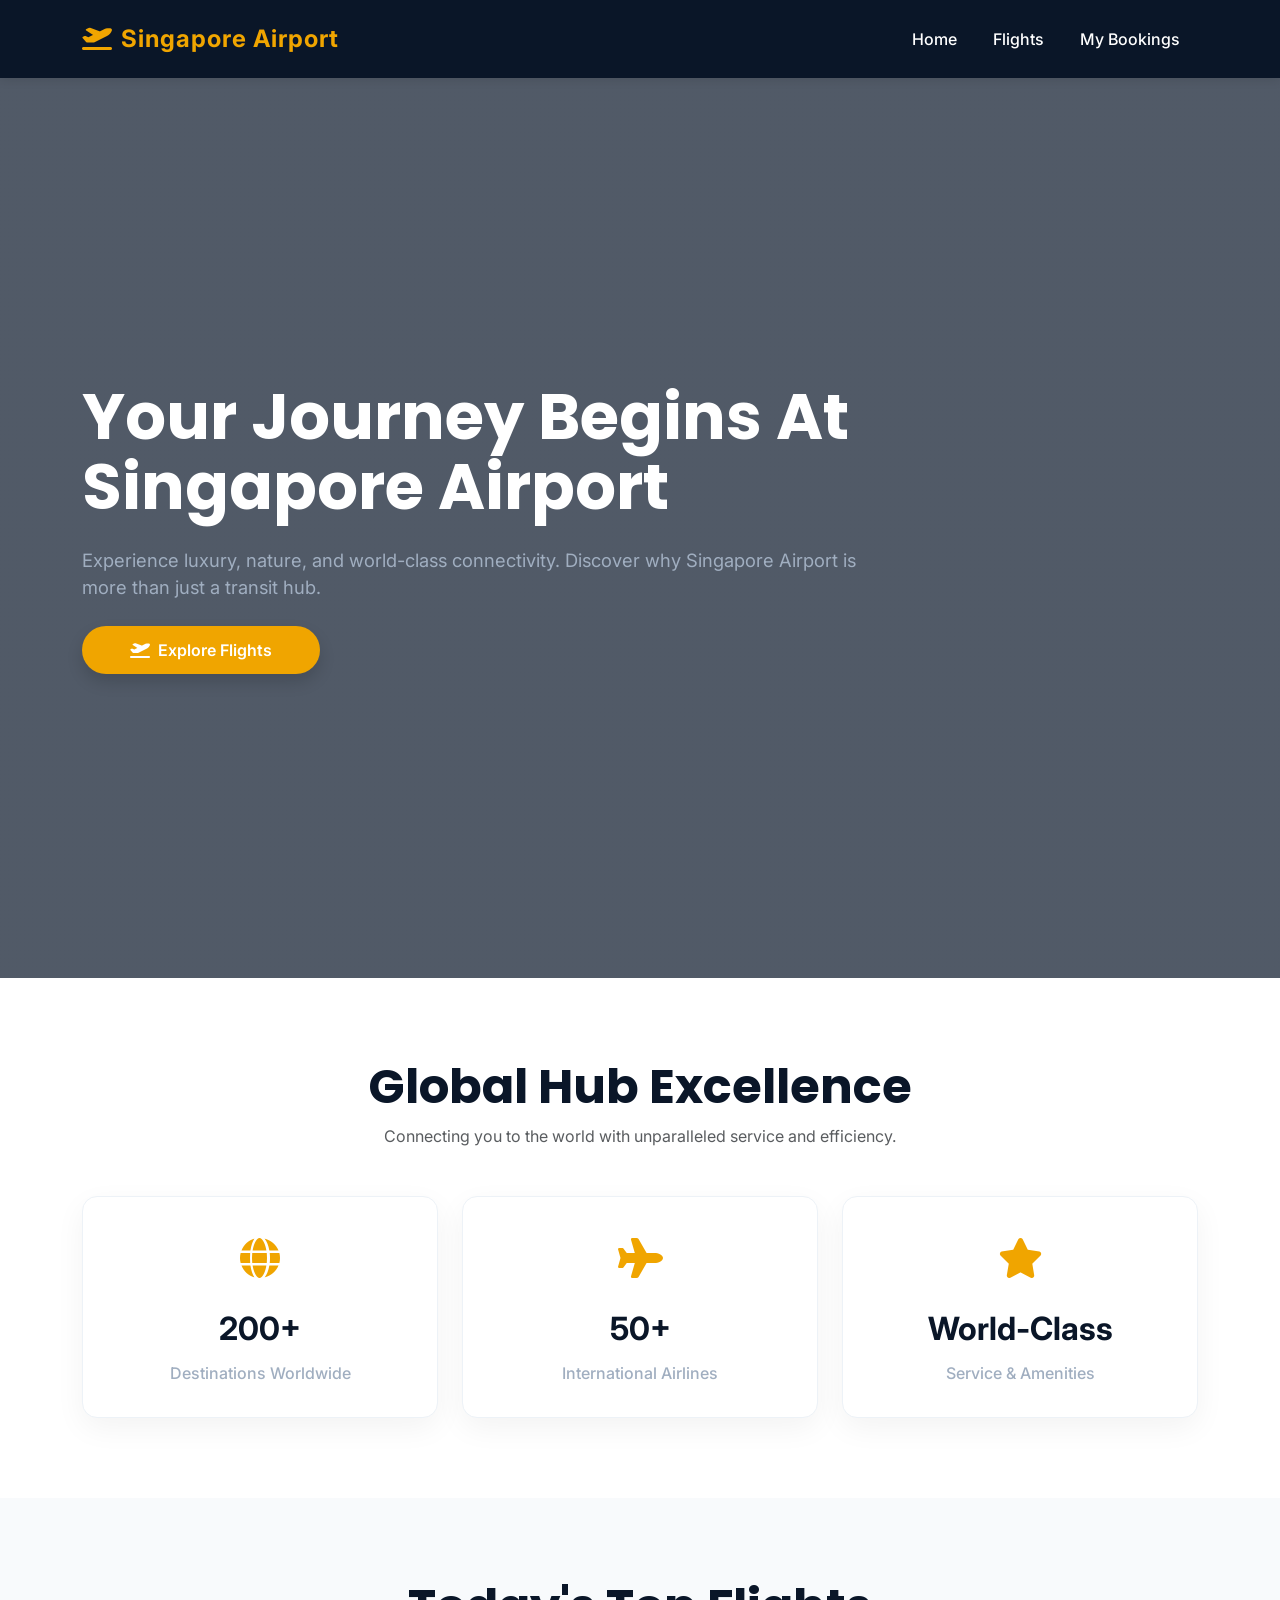
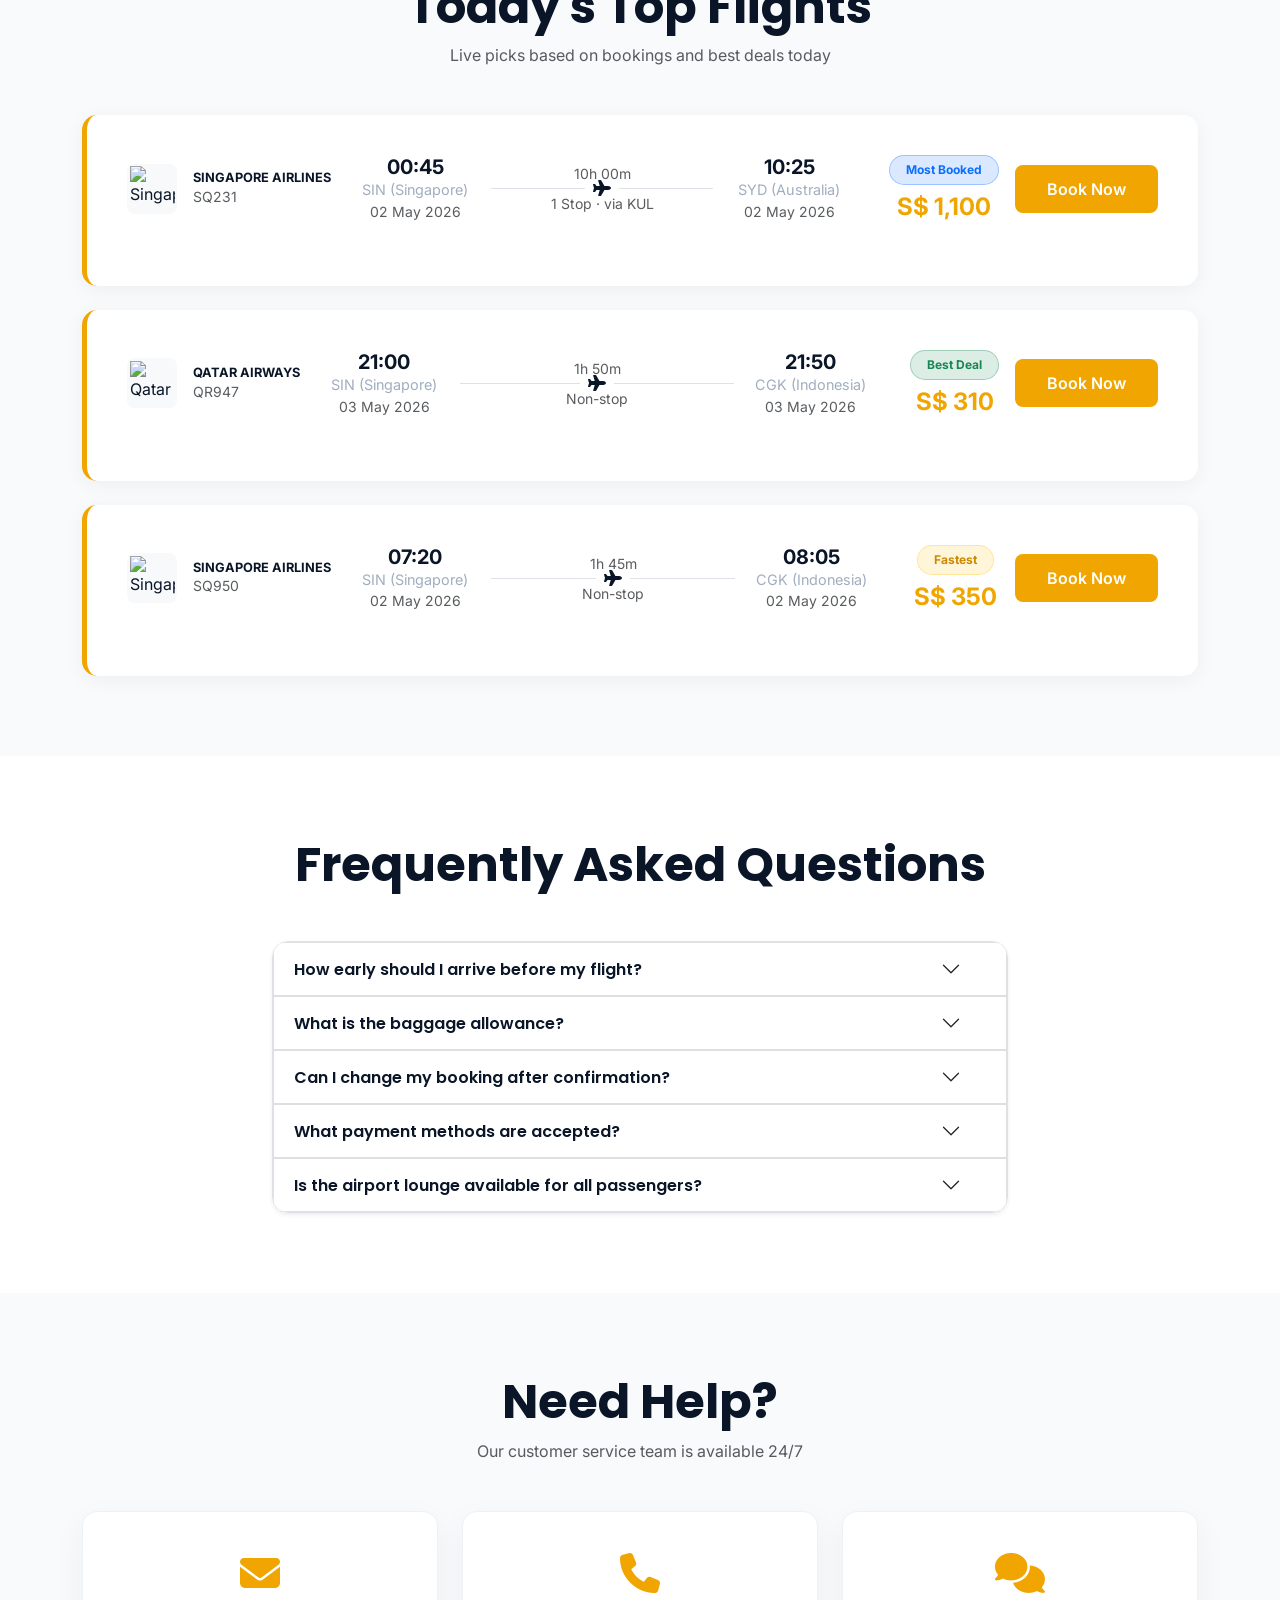
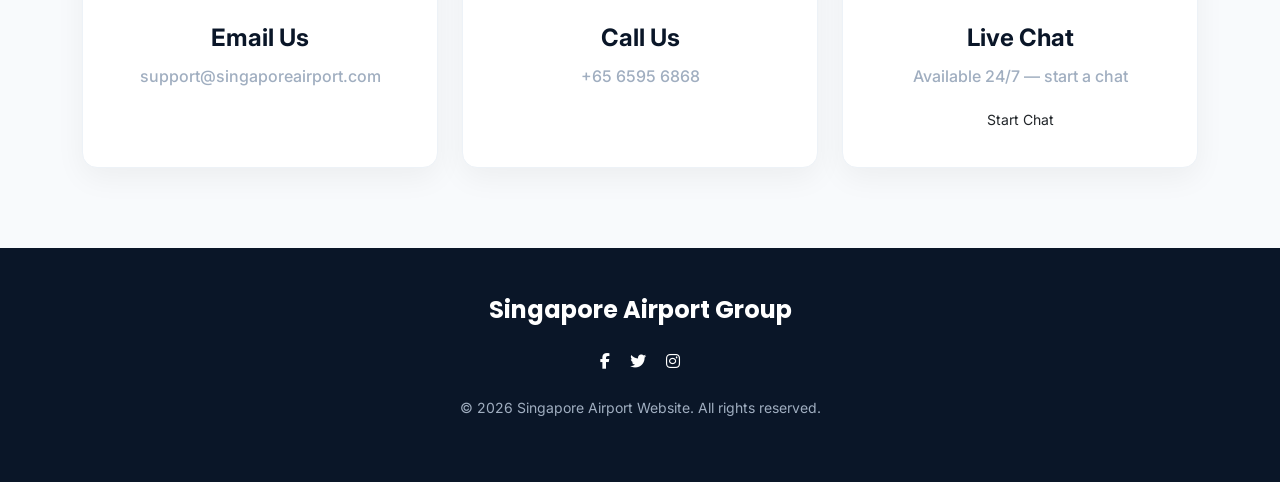
==== commit f183d6d2: "update tinggal card today's (progres 90%)" ====
--- a/index.html
+++ b/index.html
@@ -93,7 +93,7 @@
     </section>
 
     <!-- ======== STATS SECTION ======== -->
-    <section class="py-5 bg-white">
+    <section class="section-spacing bg-white">
       <div class="container">
         <div class="text-center mb-5">
           <h2 class="display-5">Global Hub Excellence</h2>
@@ -136,85 +136,319 @@
     </section>
 
     <!-- ======== POPULAR ROUTES SECTION ======== -->
-    <section class="py-5" style="background-color: var(--bg-light)">
+    <section class="section-spacing" style="background-color: var(--bg-light)">
       <div class="container">
         <div class="text-center mb-5">
-          <h2 class="display-5">Popular Routes</h2>
-          <p class="text-muted">Hand-picked routes loved by our travellers</p>
+          <h2 class="display-5">Today's Top Flights</h2>
+          <p class="text-muted">
+            Live picks based on bookings and best deals today
+          </p>
         </div>
         <div class="row g-4 justify-content-center">
-          <!-- Card 1: Jakarta -->
-          <div class="col-md-6">
-            <div class="card h-100 border-0 shadow-sm rounded-4 popular-route-card transition-hover overflow-hidden">
-              <div class="card-body p-4">
-                <div class="d-flex justify-content-between align-items-center mb-3">
-                  <div class="d-flex align-items-center">
-                    <img src="https://img.favpng.com/10/19/15/qatar-airways-logo-airline-oryx-png-favpng-zzxmSycnu1dVBAvCSCDZEpwGU.jpg" alt="Airline Logo" width="35" class="me-2 rounded">
-                    <div>
-                      <div class="fw-bold small">Qatar Airways</div>
-                      <div class="text-muted small">QR947</div>
-                    </div>
-                  </div>
-                  <span class="badge badge-most-booked px-3 py-2 rounded-pill">Most Booked</span>
-                </div>
-                <div class="d-flex justify-content-between align-items-center my-4">
-                  <div class="text-center">
-                    <div class="h5 mb-0 fw-bold">SIN</div>
-                    <img src="https://flagcdn.com/w20/sg.png" alt="SG" style="width: 20px;">
-                  </div>
-                  <div class="flex-grow-1 mx-3 text-center position-relative">
-                    <div class="border-bottom w-100"></div>
-                    <i class="fas fa-plane position-absolute top-50 start-50 translate-middle bg-white px-2 text-muted" style="font-size: 12px;"></i>
-                  </div>
-                  <div class="text-center">
-                    <div class="h5 mb-0 fw-bold">CGK</div>
-                    <img src="https://flagcdn.com/w20/id.png" alt="ID" style="width: 20px;">
-                  </div>
-                </div>
-                <div class="d-flex justify-content-between align-items-center mt-4">
+          <!-- Card 1: Sydney (SQ231) -->
+          <div class="col-12">
+            <div class="flight-card popular-route-card position-relative h-100">
+              <div
+                class="d-flex align-items-center flex-wrap flex-md-nowrap p-3"
+              >
+                <div
+                  class="d-flex align-items-center mb-3 mb-md-0"
+                  style="min-width: 160px; flex-shrink: 0"
+                >
+                  <div
+                    class="airline-logo me-3 flex-shrink-0"
+                    style="
+                      width: 50px;
+                      height: 50px;
+                      display: flex;
+                      align-items: center;
+                      justify-content: center;
+                      background: #f8f9fa;
+                      border-radius: 8px;
+                      overflow: hidden;
+                    "
+                  >
+                    <img
+                      src="https://upload.wikimedia.org/wikipedia/en/thumb/6/6b/Singapore_Airlines_Logo_2.svg/250px-Singapore_Airlines_Logo_2.svg.png"
+                      alt="Singapore Airlines"
+                      style="width: 45px; height: 45px; object-fit: contain"
+                    />
+                  </div>
                   <div>
-                    <span class="text-muted small d-block">from</span>
-                    <span class="h4 mb-0 fw-bold text-gold" style="color: var(--accent-gold)">S$ 310</span>
-                  </div>
-                  <a style="color: white;" href="flights.html?destination=Indonesia" class="btn btn-gold rounded-pill px-4 shadow-sm">View Flights</a>
-                </div>
-              </div>
-            </div>
-          </div>
-          <!-- Card 2: Sydney -->
-          <div class="col-md-6">
-            <div class="card h-100 border-0 shadow-sm rounded-4 popular-route-card transition-hover overflow-hidden">
-              <div class="card-body p-4">
-                <div class="d-flex justify-content-between align-items-center mb-3">
-                  <div class="d-flex align-items-center">
-                    <img src="https://upload.wikimedia.org/wikipedia/en/thumb/6/6b/Singapore_Airlines_Logo_2.svg/250px-Singapore_Airlines_Logo_2.svg.png" alt="Airline Logo" width="35" class="me-2 rounded">
-                    <div>
-                      <div class="fw-bold small">Singapore Airlines</div>
-                      <div class="text-muted small">SQ211</div>
-                    </div>
-                  </div>
-                  <span class="badge badge-best-deal px-3 py-2 rounded-pill">Best Deal</span>
-                </div>
-                <div class="d-flex justify-content-between align-items-center my-4">
-                  <div class="text-center">
-                    <div class="h5 mb-0 fw-bold">SIN</div>
-                    <img src="https://flagcdn.com/w20/sg.png" alt="SG" style="width: 20px;">
-                  </div>
-                  <div class="flex-grow-1 mx-3 text-center position-relative">
-                    <div class="border-bottom w-100"></div>
-                    <i class="fas fa-plane position-absolute top-50 start-50 translate-middle bg-white px-2 text-muted" style="font-size: 12px;"></i>
-                  </div>
-                  <div class="text-center">
-                    <div class="h5 mb-0 fw-bold">SYD</div>
-                    <img src="https://flagcdn.com/w20/au.png" alt="AU" style="width: 20px;">
-                  </div>
-                </div>
-                <div class="d-flex justify-content-between align-items-center mt-4">
+                    <div
+                      class="fw-bold text-uppercase"
+                      style="font-size: 0.8rem; line-height: 1.2"
+                    >
+                      Singapore Airlines
+                    </div>
+                    <div class="text-muted small">SQ231</div>
+                  </div>
+                </div>
+
+                <div
+                  class="flex-grow-1 d-flex justify-content-between align-items-center px-md-4 mb-3 mb-md-0"
+                >
+                  <div class="text-center" style="min-width: 120px">
+                    <div class="flight-time h5 mb-0 fw-bold">00:45</div>
+                    <div class="flight-route small">SIN (Singapore)</div>
+                    <div class="small text-muted">02 May 2026</div>
+                  </div>
+                  <div
+                    class="flex-grow-1 mx-3 text-center"
+                    style="min-width: 100px"
+                  >
+                    <div class="small text-muted mb-1 text-nowrap">10h 00m</div>
+                    <div class="border-bottom w-100 position-relative mb-1">
+                      <i
+                        class="fas fa-plane position-absolute top-50 start-50 translate-middle bg-white px-2"
+                      ></i>
+                    </div>
+                    <div class="small text-muted text-nowrap">
+                      1 Stop · via KUL
+                    </div>
+                  </div>
+                  <div class="text-center" style="min-width: 120px">
+                    <div class="flight-time h5 mb-0 fw-bold">10:25</div>
+                    <div class="flight-route small">SYD (Australia)</div>
+                    <div class="small text-muted">02 May 2026</div>
+                  </div>
+                </div>
+
+                <div
+                  class="text-center px-md-3 mb-3 mb-md-0"
+                  style="min-width: 120px; flex-shrink: 0"
+                >
+                  <div class="badge-container mb-2">
+                    <span class="badge badge-most-booked px-3 py-2 rounded-pill"
+                      >Most Booked</span
+                    >
+                    <div class="badge-tooltip">
+                      The most booked flight today
+                    </div>
+                  </div>
+                  <div
+                    class="flight-price h4 mb-0 fw-bold"
+                    style="color: var(--accent-gold)"
+                  >
+                    S$ 1,100
+                  </div>
+                </div>
+
+                <div
+                  class="text-center"
+                  style="min-width: 110px; flex-shrink: 0"
+                >
+                  <button
+                    class="btn btn-gold w-100 popular-book-btn text-nowrap"
+                    data-id="4"
+                    style="white-space: nowrap"
+                  >
+                    Book Now
+                  </button>
+                </div>
+              </div>
+            </div>
+          </div>
+          <!-- Card 2: Indonesia (QR947) -->
+          <div class="col-12">
+            <div class="flight-card popular-route-card position-relative h-100">
+              <div
+                class="d-flex align-items-center flex-wrap flex-md-nowrap p-3"
+              >
+                <div
+                  class="d-flex align-items-center mb-3 mb-md-0"
+                  style="min-width: 160px; flex-shrink: 0"
+                >
+                  <div
+                    class="airline-logo me-3 flex-shrink-0"
+                    style="
+                      width: 50px;
+                      height: 50px;
+                      display: flex;
+                      align-items: center;
+                      justify-content: center;
+                      background: #f8f9fa;
+                      border-radius: 8px;
+                      overflow: hidden;
+                    "
+                  >
+                    <img
+                      src="https://img.favpng.com/10/19/15/qatar-airways-logo-airline-oryx-png-favpng-zzxmSycnu1dVBAvCSCDZEpwGU.jpg"
+                      alt="Qatar Airways"
+                      style="width: 45px; height: 45px; object-fit: contain"
+                    />
+                  </div>
                   <div>
-                    <span class="text-muted small d-block">from</span>
-                    <span class="h4 mb-0 fw-bold text-gold" style="color: var(--accent-gold)">S$ 1,050</span>
-                  </div>
-                  <a style="color: white;" href="flights.html?destination=Australia" class="btn btn-gold rounded-pill px-4 shadow-sm">View Flights</a>
+                    <div
+                      class="fw-bold text-uppercase"
+                      style="font-size: 0.8rem; line-height: 1.2"
+                    >
+                      Qatar Airways
+                    </div>
+                    <div class="text-muted small">QR947</div>
+                  </div>
+                </div>
+
+                <div
+                  class="flex-grow-1 d-flex justify-content-between align-items-center px-md-4 mb-3 mb-md-0"
+                >
+                  <div class="text-center" style="min-width: 120px">
+                    <div class="flight-time h5 mb-0 fw-bold">21:00</div>
+                    <div class="flight-route small">SIN (Singapore)</div>
+                    <div class="small text-muted">03 May 2026</div>
+                  </div>
+                  <div
+                    class="flex-grow-1 mx-3 text-center"
+                    style="min-width: 100px"
+                  >
+                    <div class="small text-muted mb-1 text-nowrap">1h 50m</div>
+                    <div class="border-bottom w-100 position-relative mb-1">
+                      <i
+                        class="fas fa-plane position-absolute top-50 start-50 translate-middle bg-white px-2"
+                      ></i>
+                    </div>
+                    <div class="small text-muted text-nowrap">Non-stop</div>
+                  </div>
+                  <div class="text-center" style="min-width: 120px">
+                    <div class="flight-time h5 mb-0 fw-bold">21:50</div>
+                    <div class="flight-route small">CGK (Indonesia)</div>
+                    <div class="small text-muted">03 May 2026</div>
+                  </div>
+                </div>
+
+                <div
+                  class="text-center px-md-3 mb-3 mb-md-0"
+                  style="min-width: 120px; flex-shrink: 0"
+                >
+                  <div class="badge-container mb-2">
+                    <span class="badge badge-best-deal px-3 py-2 rounded-pill"
+                      >Best Deal</span
+                    >
+                    <div class="badge-tooltip">
+                      The most affordable flight available today
+                    </div>
+                  </div>
+                  <div
+                    class="flight-price h4 mb-0 fw-bold"
+                    style="color: var(--accent-gold)"
+                  >
+                    S$ 310
+                  </div>
+                </div>
+
+                <div
+                  class="text-center"
+                  style="min-width: 110px; flex-shrink: 0"
+                >
+                  <button
+                    class="btn btn-gold w-100 popular-book-btn text-nowrap"
+                    data-id="5"
+                    style="white-space: nowrap"
+                  >
+                    Book Now
+                  </button>
+                </div>
+              </div>
+            </div>
+          </div>
+          <!-- Card 3: Jakarta (SQ950) -->
+          <div class="col-12">
+            <div class="flight-card popular-route-card position-relative h-100">
+              <div
+                class="d-flex align-items-center flex-wrap flex-md-nowrap p-3"
+              >
+                <div
+                  class="d-flex align-items-center mb-3 mb-md-0"
+                  style="min-width: 160px; flex-shrink: 0"
+                >
+                  <div
+                    class="airline-logo me-3 flex-shrink-0"
+                    style="
+                      width: 50px;
+                      height: 50px;
+                      display: flex;
+                      align-items: center;
+                      justify-content: center;
+                      background: #f8f9fa;
+                      border-radius: 8px;
+                      overflow: hidden;
+                    "
+                  >
+                    <img
+                      src="https://upload.wikimedia.org/wikipedia/en/thumb/6/6b/Singapore_Airlines_Logo_2.svg/250px-Singapore_Airlines_Logo_2.svg.png"
+                      alt="Singapore Airlines"
+                      style="width: 45px; height: 45px; object-fit: contain"
+                    />
+                  </div>
+                  <div>
+                    <div
+                      class="fw-bold text-uppercase"
+                      style="font-size: 0.8rem; line-height: 1.2"
+                    >
+                      Singapore Airlines
+                    </div>
+                    <div class="text-muted small">SQ950</div>
+                  </div>
+                </div>
+
+                <div
+                  class="flex-grow-1 d-flex justify-content-between align-items-center px-md-4 mb-3 mb-md-0"
+                >
+                  <div class="text-center" style="min-width: 120px">
+                    <div class="flight-time h5 mb-0 fw-bold">07:20</div>
+                    <div class="flight-route small">SIN (Singapore)</div>
+                    <div class="small text-muted">02 May 2026</div>
+                  </div>
+                  <div
+                    class="flex-grow-1 mx-3 text-center"
+                    style="min-width: 100px"
+                  >
+                    <div class="small text-muted mb-1 text-nowrap">1h 45m</div>
+                    <div class="border-bottom w-100 position-relative mb-1">
+                      <i
+                        class="fas fa-plane position-absolute top-50 start-50 translate-middle bg-white px-2"
+                      ></i>
+                    </div>
+                    <div class="small text-muted text-nowrap">Non-stop</div>
+                  </div>
+                  <div class="text-center" style="min-width: 120px">
+                    <div class="flight-time h5 mb-0 fw-bold">08:05</div>
+                    <div class="flight-route small">CGK (Indonesia)</div>
+                    <div class="small text-muted">02 May 2026</div>
+                  </div>
+                </div>
+
+                <div
+                  class="text-center px-md-3 mb-3 mb-md-0"
+                  style="min-width: 120px; flex-shrink: 0"
+                >
+                  <div class="badge-container mb-2">
+                    <span class="badge badge-fastest px-3 py-2 rounded-pill"
+                      >Fastest</span
+                    >
+                    <div class="badge-tooltip">
+                      The quickest flight available across all our routes
+                    </div>
+                  </div>
+                  <div
+                    class="flight-price h4 mb-0 fw-bold"
+                    style="color: var(--accent-gold)"
+                  >
+                    S$ 350
+                  </div>
+                </div>
+
+                <div
+                  class="text-center"
+                  style="min-width: 110px; flex-shrink: 0"
+                >
+                  <button
+                    class="btn btn-gold w-100 popular-book-btn text-nowrap"
+                    data-id="3"
+                    style="white-space: nowrap"
+                  >
+                    Book Now
+                  </button>
                 </div>
               </div>
             </div>
@@ -224,7 +458,7 @@
     </section>
 
     <!-- ======== FAQ SECTION ======== -->
-    <section class="py-5 bg-white">
+    <section class="section-spacing bg-white faq-section">
       <div class="container">
         <div class="text-center mb-5">
           <h2 class="display-5 faq">Frequently Asked Questions</h2>
@@ -238,17 +472,18 @@
               <div class="accordion-item">
                 <h2 class="accordion-header">
                   <button
-                    class="accordion-button"
+                    class="accordion-button collapsed"
                     type="button"
                     data-bs-toggle="collapse"
                     data-bs-target="#faq1"
+                    aria-expanded="false"
                   >
                     How early should I arrive before my flight?
                   </button>
                 </h2>
                 <div
                   id="faq1"
-                  class="accordion-collapse collapse show"
+                  class="accordion-collapse collapse"
                   data-bs-parent="#faqAccordion"
                 >
                   <div class="accordion-body text-muted">
@@ -353,7 +588,7 @@
     </section>
 
     <!-- ======== CONTACT US SECTION ======== -->
-    <section class="py-5" style="background-color: var(--bg-light)">
+    <section class="section-spacing" style="background-color: var(--bg-light)">
       <div class="container">
         <div class="text-center mb-5">
           <h2 class="display-5">Need Help?</h2>
@@ -415,6 +650,47 @@
       </div>
     </footer>
 
+    <script src="flights-data.js"></script>
+    <script>
+      document.addEventListener("DOMContentLoaded", () => {
+        const allFlights = allFlightsData;
+
+        document.querySelectorAll(".popular-book-btn").forEach((btn) => {
+          btn.addEventListener("click", (e) => {
+            const flightId = parseInt(e.target.dataset.id);
+            const selectedFlight = allFlights.find((f) => f.id === flightId);
+
+            if (selectedFlight) {
+              const bookingInfo = {
+                ...selectedFlight,
+                passengerCount: 1,
+              };
+              localStorage.setItem(
+                "selectedFlight",
+                JSON.stringify(bookingInfo),
+              );
+              window.location.href = "booking.html";
+            }
+          });
+        });
+
+        // Tooltip positioning & behavior (Matching seat class popup habit)
+        const badgeContainers = document.querySelectorAll(".badge-container");
+        badgeContainers.forEach((container) => {
+          const tooltip = container.querySelector(".badge-tooltip");
+
+          container.addEventListener("mouseenter", () => {
+            // Trigger animation
+            void tooltip.offsetWidth; // Force reflow
+            tooltip.classList.add("show");
+          });
+
+          container.addEventListener("mouseleave", () => {
+            tooltip.classList.remove("show");
+          });
+        });
+      });
+    </script>
     <!-- Bootstrap JS diload paling bawah — semua elemen HTML sudah ada duluan sebelum JS dijalankan -->
     <!-- bundle = sudah termasuk Popper.js di dalamnya, dibutuhkan untuk komponen seperti modal dan dropdown -->
     <script src="https://cdn.jsdelivr.net/npm/bootstrap@5.3.0/dist/js/bootstrap.bundle.min.js"></script>
--- a/style.css
+++ b/style.css
@@ -24,6 +24,11 @@
     overflow-x: hidden;
 }
 
+.section-spacing {
+    padding-top: 80px !important;
+    padding-bottom: 80px !important;
+}
+
 .bg-primary-navy {
     background-color: var(--primary-navy) !important;
 }
@@ -49,7 +54,7 @@
 .navbar-brand {
     /* weight ketebelan */
     font-weight: 700;
-    font-size: 1.2rem;
+    font-size: 1.5rem;
     /* !important biar overrule penerapan cascade */
     color: var(--accent-gold) !important;
     letter-spacing: 1px;
@@ -179,6 +184,7 @@
 /* contohnyo di confirm & book now */
 .btn-gold:hover {
     background-color: var(--accent-gold-hover);
+    color: #1a1a1a !important;
     /* transformy geser kesumbu y which is disini makek -2px yang artinyo ke atas 2px */
     transform: translateY(-2px);
     box-shadow: 0 4px 15px rgba(240, 165, 0, 0.3);
@@ -317,8 +323,24 @@
     }
 
     .faq {
-        max-width: 300px;
+        max-width: 100%;
         text-align: center;
+    }
+
+    .faq-section {
+        text-align: center !important;
+    }
+
+    .faq-section .accordion-button,
+    .faq-section .accordion-body {
+        text-align: center !important;
+        justify-content: center !important;
+    }
+
+    .faq-section .accordion-button::after {
+        margin-left: 10px;
+        position: absolute;
+        right: 20px;
     }
 }
 
@@ -418,9 +440,24 @@
 }
 
 /* Accordion Styling */
+.accordion-item {
+    background-color: #ffffff !important;
+    border: 1px solid rgba(0,0,0,.125) !important;
+}
+
+.accordion-button {
+    background-color: #ffffff !important;
+    color: var(--primary-navy) !important;
+    font-weight: 600 !important;
+    box-shadow: none !important;
+    padding-right: 45px !important;
+    word-wrap: break-word !important;
+    overflow-wrap: break-word !important;
+}
+
 .accordion-button:not(.collapsed) {
-    background-color: var(--primary-navy);
-    color: var(--accent-gold);
+    background-color: var(--primary-navy) !important;
+    color: var(--accent-gold) !important;
 }
 
 .accordion-button:focus {
@@ -428,12 +465,14 @@
     box-shadow: 0 0 0 0.25rem rgba(240, 165, 0, 0.25);
 }
 
+/* Icon rotation behavior */
 .accordion-button::after {
-    filter: brightness(0) invert(1);
-}
-
-.accordion-button.collapsed::after {
-    filter: none;
+    filter: none !important;
+    transition: transform 0.3s ease;
+}
+
+.accordion-button:not(.collapsed)::after {
+    filter: brightness(0) invert(1) !important; /* Make icon white when expanded */
 }
 
 /* Route Badges */
@@ -447,4 +486,59 @@
     background: rgba(25, 135, 84, 0.15) !important;
     color: #198754 !important;
     border: 1px solid rgba(25, 135, 84, 0.3) !important;
+}
+
+.badge-fastest {
+    background: rgba(255, 193, 7, 0.15) !important;
+    color: #cc8800 !important;
+    border: 1px solid rgba(255, 193, 7, 0.3) !important;
+}
+
+/* Badge Tooltip */
+.badge-container {
+    display: inline-flex;
+    align-items: center;
+    position: relative;
+    cursor: help;
+}
+
+.badge-tooltip {
+    position: absolute;
+    bottom: 100%;
+    left: 50%;
+    transform: translateX(-50%) translateY(10px);
+    width: 220px;
+    background: white;
+    color: var(--primary-navy);
+    padding: 12px 15px;
+    border-radius: 12px;
+    box-shadow: 0 10px 25px rgba(0, 0, 0, 0.15) !important;
+    z-index: 1050;
+    pointer-events: none;
+    opacity: 0;
+    visibility: hidden;
+    transition: opacity 0.3s ease, transform 0.3s ease;
+    margin-bottom: 12px;
+    text-align: center;
+    font-size: 0.8rem;
+    font-weight: 500;
+    border: 1px solid rgba(0,0,0,0.05);
+}
+
+.badge-tooltip.show {
+    opacity: 1 !important;
+    visibility: visible;
+    transform: translateX(-50%) translateY(0);
+}
+
+/* Arrow for tooltip */
+.badge-tooltip::after {
+    content: "";
+    position: absolute;
+    top: 100%;
+    left: 50%;
+    transform: translateX(-50%);
+    border-width: 6px;
+    border-style: solid;
+    border-color: white transparent transparent transparent;
 }
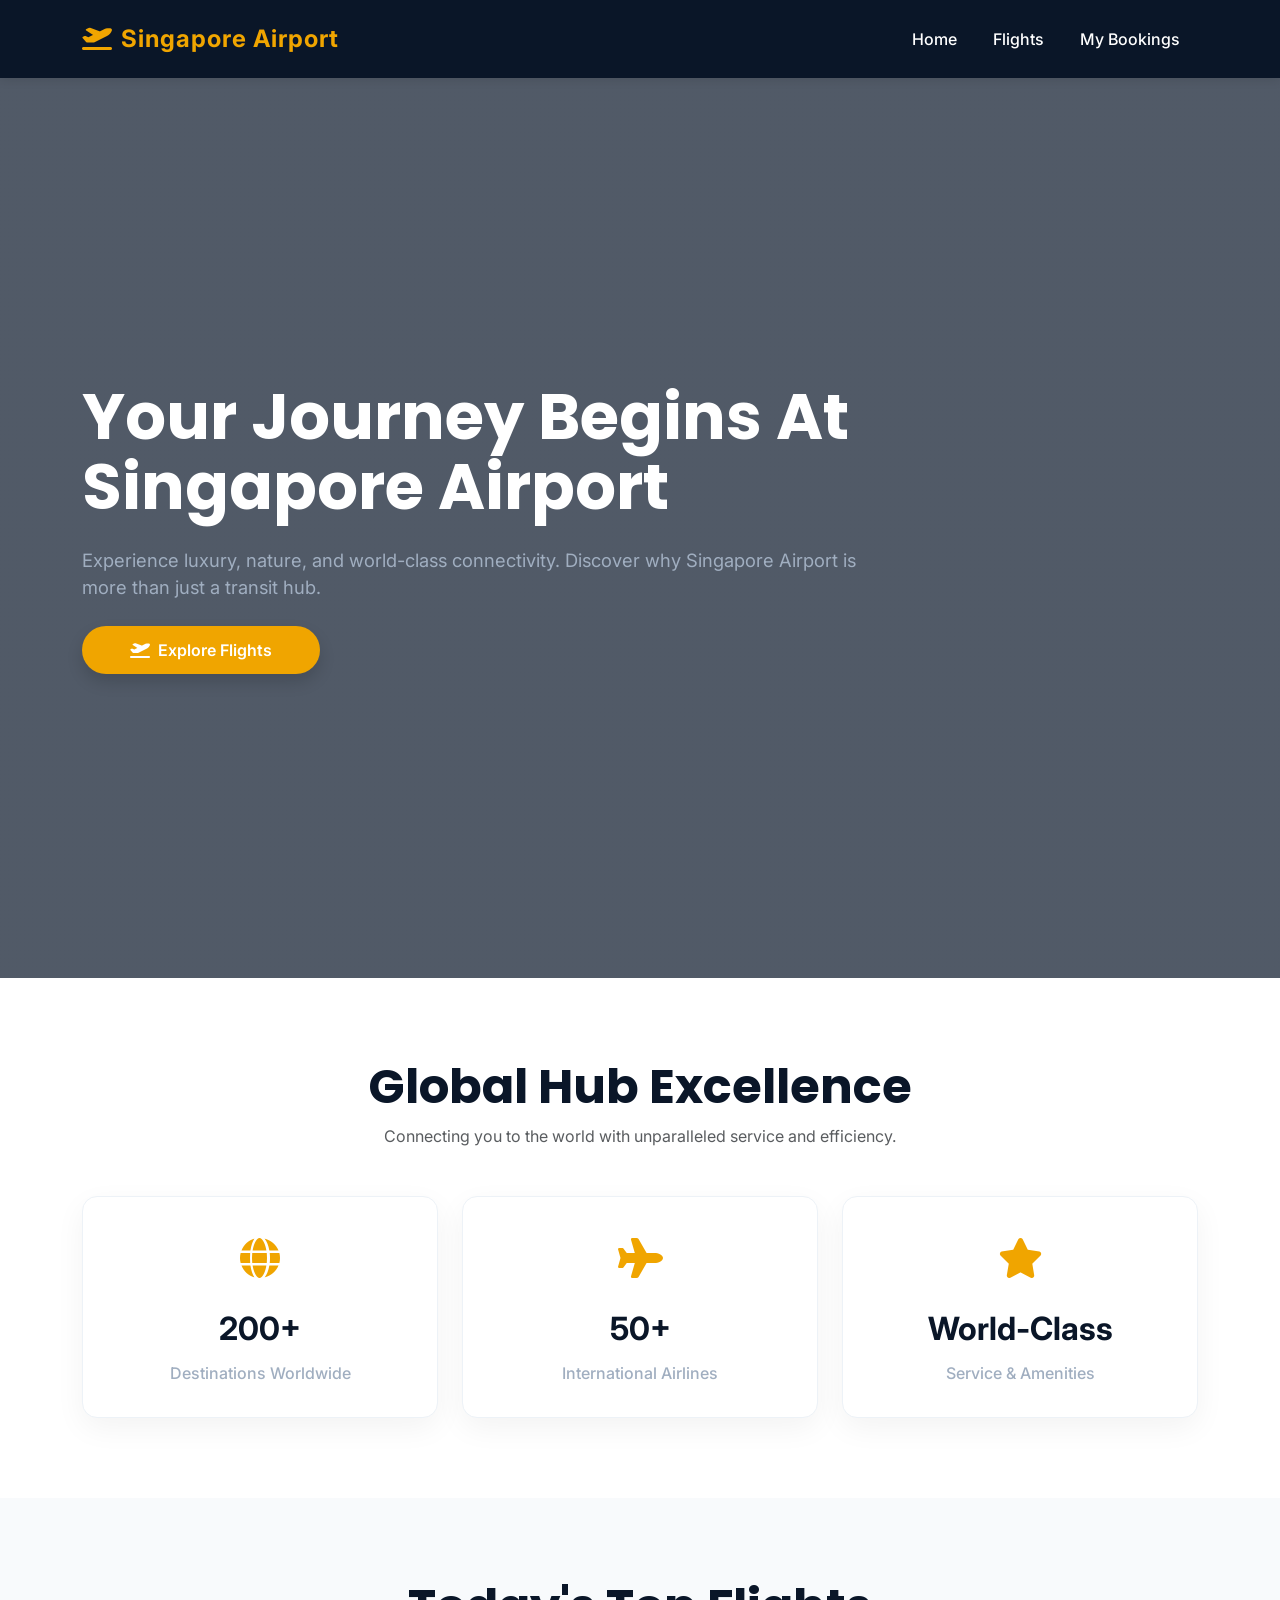
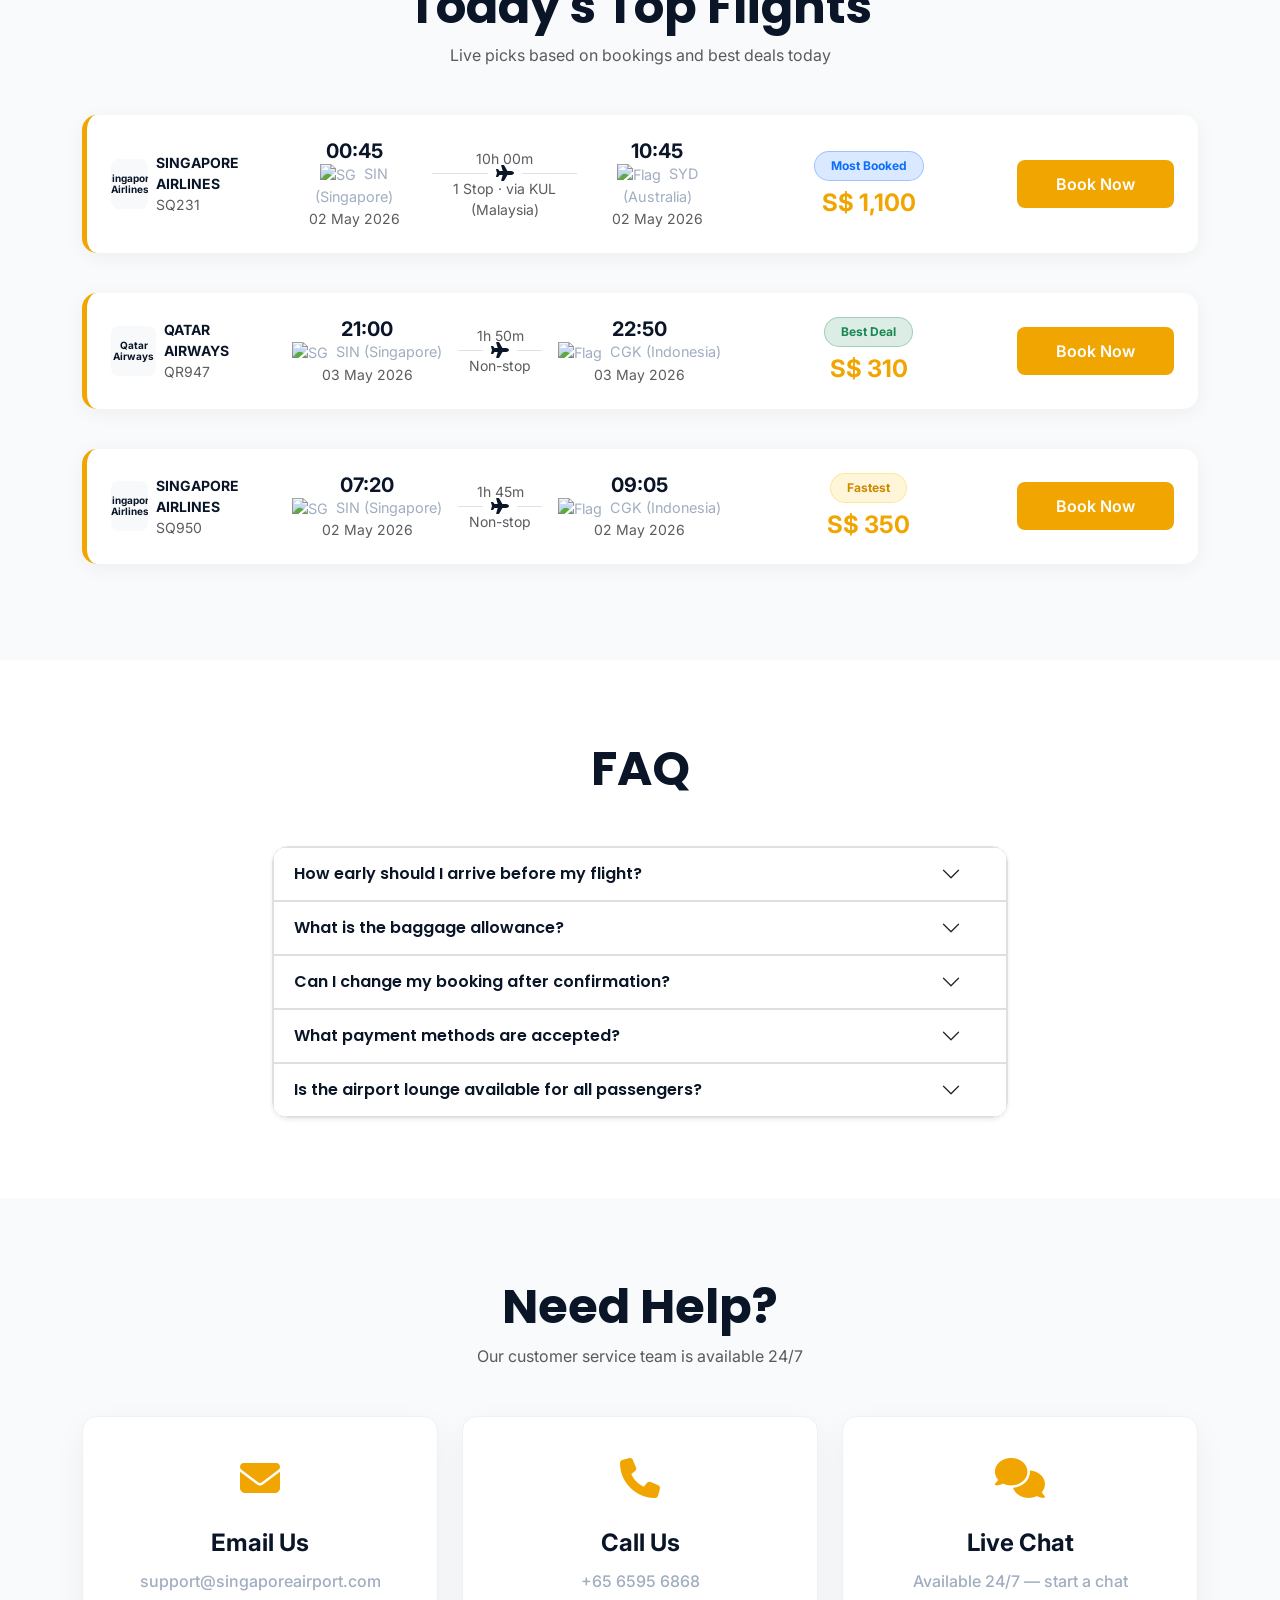
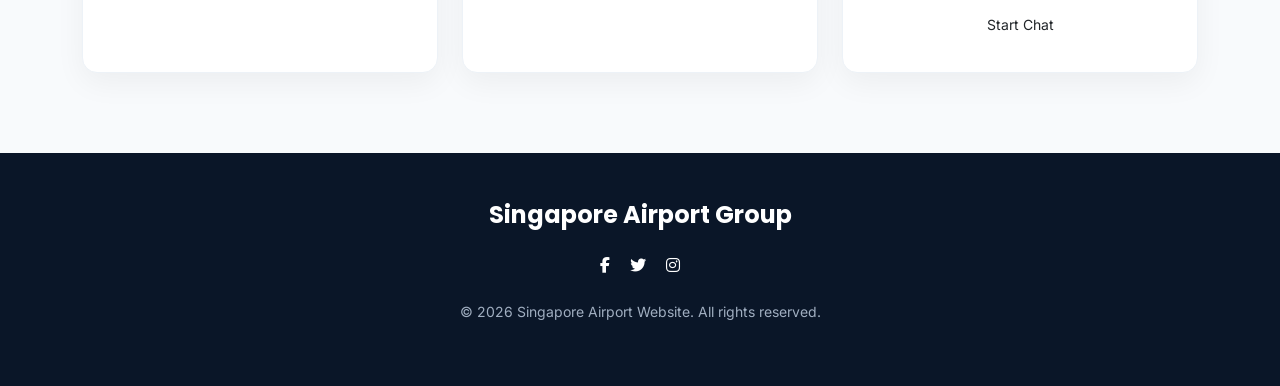
==== commit a2d96204: "100% COMPLETED" ====
--- a/index.html
+++ b/index.html
@@ -147,77 +147,90 @@
         <div class="row g-4 justify-content-center">
           <!-- Card 1: Sydney (SQ231) -->
           <div class="col-12">
-            <div class="flight-card popular-route-card position-relative h-100">
-              <div
-                class="d-flex align-items-center flex-wrap flex-md-nowrap p-3"
-              >
-                <div
-                  class="d-flex align-items-center mb-3 mb-md-0"
-                  style="min-width: 160px; flex-shrink: 0"
-                >
+            <div class="flight-card mb-3">
+              <div class="row align-items-center">
+                <div class="col-md-2 mb-3 mb-md-0">
+                  <div class="d-flex align-items-center">
+                    <div
+                      class="airline-logo me-2"
+                      style="
+                        width: 50px;
+                        height: 50px;
+                        display: flex;
+                        align-items: center;
+                        justify-content: center;
+                        background: #f8f9fa;
+                        border-radius: 8px;
+                        overflow: hidden;
+                      "
+                    >
+                      <img
+                        src="https://upload.wikimedia.org/wikipedia/en/thumb/6/6b/Singapore_Airlines_Logo_2.svg/250px-Singapore_Airlines_Logo_2.svg.png"
+                        alt="Singapore Airlines"
+                        style="width: 50px; height: 50px; object-fit: contain"
+                        onerror="
+                          this.onerror = null;
+                          this.parentElement.innerHTML =
+                            '<div class=\'small fw-bold text-center\' style=\'font-size: 10px; line-height: 1.1;\'>Singapore Airlines</div>';
+                        "
+                      />
+                    </div>
+                    <div>
+                      <div class="fw-bold small text-uppercase">
+                        Singapore Airlines
+                      </div>
+                      <div class="text-muted small">SQ231</div>
+                    </div>
+                  </div>
+                </div>
+                <div class="col-md-5 mb-3 mb-md-0">
                   <div
-                    class="airline-logo me-3 flex-shrink-0"
-                    style="
-                      width: 50px;
-                      height: 50px;
-                      display: flex;
-                      align-items: center;
-                      justify-content: center;
-                      background: #f8f9fa;
-                      border-radius: 8px;
-                      overflow: hidden;
-                    "
-                  >
-                    <img
-                      src="https://upload.wikimedia.org/wikipedia/en/thumb/6/6b/Singapore_Airlines_Logo_2.svg/250px-Singapore_Airlines_Logo_2.svg.png"
-                      alt="Singapore Airlines"
-                      style="width: 45px; height: 45px; object-fit: contain"
-                    />
-                  </div>
-                  <div>
-                    <div
-                      class="fw-bold text-uppercase"
-                      style="font-size: 0.8rem; line-height: 1.2"
-                    >
-                      Singapore Airlines
-                    </div>
-                    <div class="text-muted small">SQ231</div>
-                  </div>
-                </div>
-
-                <div
-                  class="flex-grow-1 d-flex justify-content-between align-items-center px-md-4 mb-3 mb-md-0"
-                >
-                  <div class="text-center" style="min-width: 120px">
-                    <div class="flight-time h5 mb-0 fw-bold">00:45</div>
-                    <div class="flight-route small">SIN (Singapore)</div>
-                    <div class="small text-muted">02 May 2026</div>
-                  </div>
-                  <div
-                    class="flex-grow-1 mx-3 text-center"
-                    style="min-width: 100px"
-                  >
-                    <div class="small text-muted mb-1 text-nowrap">10h 00m</div>
-                    <div class="border-bottom w-100 position-relative mb-1">
-                      <i
-                        class="fas fa-plane position-absolute top-50 start-50 translate-middle bg-white px-2"
-                      ></i>
-                    </div>
-                    <div class="small text-muted text-nowrap">
-                      1 Stop · via KUL
-                    </div>
-                  </div>
-                  <div class="text-center" style="min-width: 120px">
-                    <div class="flight-time h5 mb-0 fw-bold">10:25</div>
-                    <div class="flight-route small">SYD (Australia)</div>
-                    <div class="small text-muted">02 May 2026</div>
-                  </div>
-                </div>
-
-                <div
-                  class="text-center px-md-3 mb-3 mb-md-0"
-                  style="min-width: 120px; flex-shrink: 0"
-                >
+                    class="d-flex justify-content-between align-items-center"
+                  >
+                    <div class="text-center">
+                      <div class="flight-time h5 mb-0" style="font-weight: 700">
+                        00:45
+                      </div>
+                      <div class="flight-route small">
+                        <img
+                          src="https://flagcdn.com/w40/sg.png"
+                          alt="SG"
+                          class="me-1"
+                          style="width: 20px; vertical-align: middle"
+                        />
+                        SIN (Singapore)
+                      </div>
+                      <div class="small text-muted">02 May 2026</div>
+                    </div>
+                    <div class="flex-grow-1 mx-3 text-center">
+                      <div class="small text-muted mb-1">10h 00m</div>
+                      <div class="border-bottom w-100 position-relative">
+                        <i
+                          class="fas fa-plane position-absolute top-50 start-50 translate-middle bg-white px-2"
+                        ></i>
+                      </div>
+                      <div class="small text-muted mt-1">
+                        1 Stop · via KUL (Malaysia)
+                      </div>
+                    </div>
+                    <div class="text-center">
+                      <div class="flight-time h5 mb-0" style="font-weight: 700">
+                        10:45
+                      </div>
+                      <div class="flight-route small">
+                        <img
+                          src="https://flagcdn.com/w40/au.png"
+                          alt="Flag"
+                          class="me-1"
+                          style="width: 20px; vertical-align: middle"
+                        />
+                        SYD (Australia)
+                      </div>
+                      <div class="small text-muted">02 May 2026</div>
+                    </div>
+                  </div>
+                </div>
+                <div class="col-md-3 text-center mb-3 mb-md-0">
                   <div class="badge-container mb-2">
                     <span class="badge badge-most-booked px-3 py-2 rounded-pill"
                       >Most Booked</span
@@ -227,21 +240,16 @@
                     </div>
                   </div>
                   <div
-                    class="flight-price h4 mb-0 fw-bold"
-                    style="color: var(--accent-gold)"
+                    class="flight-price h4 mb-0"
+                    style="color: var(--accent-gold); font-weight: 700"
                   >
                     S$ 1,100
                   </div>
                 </div>
-
-                <div
-                  class="text-center"
-                  style="min-width: 110px; flex-shrink: 0"
-                >
+                <div class="col-md-2 text-center">
                   <button
-                    class="btn btn-gold w-100 popular-book-btn text-nowrap"
+                    class="btn btn-gold w-100 popular-book-btn"
                     data-id="4"
-                    style="white-space: nowrap"
                   >
                     Book Now
                   </button>
@@ -251,75 +259,88 @@
           </div>
           <!-- Card 2: Indonesia (QR947) -->
           <div class="col-12">
-            <div class="flight-card popular-route-card position-relative h-100">
-              <div
-                class="d-flex align-items-center flex-wrap flex-md-nowrap p-3"
-              >
-                <div
-                  class="d-flex align-items-center mb-3 mb-md-0"
-                  style="min-width: 160px; flex-shrink: 0"
-                >
+            <div class="flight-card mb-3">
+              <div class="row align-items-center">
+                <div class="col-md-2 mb-3 mb-md-0">
+                  <div class="d-flex align-items-center">
+                    <div
+                      class="airline-logo me-2"
+                      style="
+                        width: 50px;
+                        height: 50px;
+                        display: flex;
+                        align-items: center;
+                        justify-content: center;
+                        background: #f8f9fa;
+                        border-radius: 8px;
+                        overflow: hidden;
+                      "
+                    >
+                      <img
+                        src="https://img.favpng.com/10/19/15/qatar-airways-logo-airline-oryx-png-favpng-zzxmSycnu1dVBAvCSCDZEpwGU.jpg"
+                        alt="Qatar Airways"
+                        style="width: 50px; height: 50px; object-fit: contain"
+                        onerror="
+                          this.onerror = null;
+                          this.parentElement.innerHTML =
+                            '<div class=\'small fw-bold text-center\' style=\'font-size: 10px; line-height: 1.1;\'>Qatar Airways</div>';
+                        "
+                      />
+                    </div>
+                    <div>
+                      <div class="fw-bold small text-uppercase">
+                        Qatar Airways
+                      </div>
+                      <div class="text-muted small">QR947</div>
+                    </div>
+                  </div>
+                </div>
+                <div class="col-md-5 mb-3 mb-md-0">
                   <div
-                    class="airline-logo me-3 flex-shrink-0"
-                    style="
-                      width: 50px;
-                      height: 50px;
-                      display: flex;
-                      align-items: center;
-                      justify-content: center;
-                      background: #f8f9fa;
-                      border-radius: 8px;
-                      overflow: hidden;
-                    "
-                  >
-                    <img
-                      src="https://img.favpng.com/10/19/15/qatar-airways-logo-airline-oryx-png-favpng-zzxmSycnu1dVBAvCSCDZEpwGU.jpg"
-                      alt="Qatar Airways"
-                      style="width: 45px; height: 45px; object-fit: contain"
-                    />
-                  </div>
-                  <div>
-                    <div
-                      class="fw-bold text-uppercase"
-                      style="font-size: 0.8rem; line-height: 1.2"
-                    >
-                      Qatar Airways
-                    </div>
-                    <div class="text-muted small">QR947</div>
-                  </div>
-                </div>
-
-                <div
-                  class="flex-grow-1 d-flex justify-content-between align-items-center px-md-4 mb-3 mb-md-0"
-                >
-                  <div class="text-center" style="min-width: 120px">
-                    <div class="flight-time h5 mb-0 fw-bold">21:00</div>
-                    <div class="flight-route small">SIN (Singapore)</div>
-                    <div class="small text-muted">03 May 2026</div>
-                  </div>
-                  <div
-                    class="flex-grow-1 mx-3 text-center"
-                    style="min-width: 100px"
-                  >
-                    <div class="small text-muted mb-1 text-nowrap">1h 50m</div>
-                    <div class="border-bottom w-100 position-relative mb-1">
-                      <i
-                        class="fas fa-plane position-absolute top-50 start-50 translate-middle bg-white px-2"
-                      ></i>
-                    </div>
-                    <div class="small text-muted text-nowrap">Non-stop</div>
-                  </div>
-                  <div class="text-center" style="min-width: 120px">
-                    <div class="flight-time h5 mb-0 fw-bold">21:50</div>
-                    <div class="flight-route small">CGK (Indonesia)</div>
-                    <div class="small text-muted">03 May 2026</div>
-                  </div>
-                </div>
-
-                <div
-                  class="text-center px-md-3 mb-3 mb-md-0"
-                  style="min-width: 120px; flex-shrink: 0"
-                >
+                    class="d-flex justify-content-between align-items-center"
+                  >
+                    <div class="text-center">
+                      <div class="flight-time h5 mb-0" style="font-weight: 700">
+                        21:00
+                      </div>
+                      <div class="flight-route small">
+                        <img
+                          src="https://flagcdn.com/w40/sg.png"
+                          alt="SG"
+                          class="me-1"
+                          style="width: 20px; vertical-align: middle"
+                        />
+                        SIN (Singapore)
+                      </div>
+                      <div class="small text-muted">03 May 2026</div>
+                    </div>
+                    <div class="flex-grow-1 mx-3 text-center">
+                      <div class="small text-muted mb-1">1h 50m</div>
+                      <div class="border-bottom w-100 position-relative">
+                        <i
+                          class="fas fa-plane position-absolute top-50 start-50 translate-middle bg-white px-2"
+                        ></i>
+                      </div>
+                      <div class="small text-muted mt-1">Non-stop</div>
+                    </div>
+                    <div class="text-center">
+                      <div class="flight-time h5 mb-0" style="font-weight: 700">
+                        22:50
+                      </div>
+                      <div class="flight-route small">
+                        <img
+                          src="https://flagcdn.com/w40/id.png"
+                          alt="Flag"
+                          class="me-1"
+                          style="width: 20px; vertical-align: middle"
+                        />
+                        CGK (Indonesia)
+                      </div>
+                      <div class="small text-muted">03 May 2026</div>
+                    </div>
+                  </div>
+                </div>
+                <div class="col-md-3 text-center mb-3 mb-md-0">
                   <div class="badge-container mb-2">
                     <span class="badge badge-best-deal px-3 py-2 rounded-pill"
                       >Best Deal</span
@@ -329,21 +350,16 @@
                     </div>
                   </div>
                   <div
-                    class="flight-price h4 mb-0 fw-bold"
-                    style="color: var(--accent-gold)"
+                    class="flight-price h4 mb-0"
+                    style="color: var(--accent-gold); font-weight: 700"
                   >
                     S$ 310
                   </div>
                 </div>
-
-                <div
-                  class="text-center"
-                  style="min-width: 110px; flex-shrink: 0"
-                >
+                <div class="col-md-2 text-center">
                   <button
-                    class="btn btn-gold w-100 popular-book-btn text-nowrap"
+                    class="btn btn-gold w-100 popular-book-btn"
                     data-id="5"
-                    style="white-space: nowrap"
                   >
                     Book Now
                   </button>
@@ -353,75 +369,88 @@
           </div>
           <!-- Card 3: Jakarta (SQ950) -->
           <div class="col-12">
-            <div class="flight-card popular-route-card position-relative h-100">
-              <div
-                class="d-flex align-items-center flex-wrap flex-md-nowrap p-3"
-              >
-                <div
-                  class="d-flex align-items-center mb-3 mb-md-0"
-                  style="min-width: 160px; flex-shrink: 0"
-                >
+            <div class="flight-card mb-3">
+              <div class="row align-items-center">
+                <div class="col-md-2 mb-3 mb-md-0">
+                  <div class="d-flex align-items-center">
+                    <div
+                      class="airline-logo me-2"
+                      style="
+                        width: 50px;
+                        height: 50px;
+                        display: flex;
+                        align-items: center;
+                        justify-content: center;
+                        background: #f8f9fa;
+                        border-radius: 8px;
+                        overflow: hidden;
+                      "
+                    >
+                      <img
+                        src="https://upload.wikimedia.org/wikipedia/en/thumb/6/6b/Singapore_Airlines_Logo_2.svg/250px-Singapore_Airlines_Logo_2.svg.png"
+                        alt="Singapore Airlines"
+                        style="width: 50px; height: 50px; object-fit: contain"
+                        onerror="
+                          this.onerror = null;
+                          this.parentElement.innerHTML =
+                            '<div class=\'small fw-bold text-center\' style=\'font-size: 10px; line-height: 1.1;\'>Singapore Airlines</div>';
+                        "
+                      />
+                    </div>
+                    <div>
+                      <div class="fw-bold small text-uppercase">
+                        Singapore Airlines
+                      </div>
+                      <div class="text-muted small">SQ950</div>
+                    </div>
+                  </div>
+                </div>
+                <div class="col-md-5 mb-3 mb-md-0">
                   <div
-                    class="airline-logo me-3 flex-shrink-0"
-                    style="
-                      width: 50px;
-                      height: 50px;
-                      display: flex;
-                      align-items: center;
-                      justify-content: center;
-                      background: #f8f9fa;
-                      border-radius: 8px;
-                      overflow: hidden;
-                    "
-                  >
-                    <img
-                      src="https://upload.wikimedia.org/wikipedia/en/thumb/6/6b/Singapore_Airlines_Logo_2.svg/250px-Singapore_Airlines_Logo_2.svg.png"
-                      alt="Singapore Airlines"
-                      style="width: 45px; height: 45px; object-fit: contain"
-                    />
-                  </div>
-                  <div>
-                    <div
-                      class="fw-bold text-uppercase"
-                      style="font-size: 0.8rem; line-height: 1.2"
-                    >
-                      Singapore Airlines
-                    </div>
-                    <div class="text-muted small">SQ950</div>
-                  </div>
-                </div>
-
-                <div
-                  class="flex-grow-1 d-flex justify-content-between align-items-center px-md-4 mb-3 mb-md-0"
-                >
-                  <div class="text-center" style="min-width: 120px">
-                    <div class="flight-time h5 mb-0 fw-bold">07:20</div>
-                    <div class="flight-route small">SIN (Singapore)</div>
-                    <div class="small text-muted">02 May 2026</div>
-                  </div>
-                  <div
-                    class="flex-grow-1 mx-3 text-center"
-                    style="min-width: 100px"
-                  >
-                    <div class="small text-muted mb-1 text-nowrap">1h 45m</div>
-                    <div class="border-bottom w-100 position-relative mb-1">
-                      <i
-                        class="fas fa-plane position-absolute top-50 start-50 translate-middle bg-white px-2"
-                      ></i>
-                    </div>
-                    <div class="small text-muted text-nowrap">Non-stop</div>
-                  </div>
-                  <div class="text-center" style="min-width: 120px">
-                    <div class="flight-time h5 mb-0 fw-bold">08:05</div>
-                    <div class="flight-route small">CGK (Indonesia)</div>
-                    <div class="small text-muted">02 May 2026</div>
-                  </div>
-                </div>
-
-                <div
-                  class="text-center px-md-3 mb-3 mb-md-0"
-                  style="min-width: 120px; flex-shrink: 0"
-                >
+                    class="d-flex justify-content-between align-items-center"
+                  >
+                    <div class="text-center">
+                      <div class="flight-time h5 mb-0" style="font-weight: 700">
+                        07:20
+                      </div>
+                      <div class="flight-route small">
+                        <img
+                          src="https://flagcdn.com/w40/sg.png"
+                          alt="SG"
+                          class="me-1"
+                          style="width: 20px; vertical-align: middle"
+                        />
+                        SIN (Singapore)
+                      </div>
+                      <div class="small text-muted">02 May 2026</div>
+                    </div>
+                    <div class="flex-grow-1 mx-3 text-center">
+                      <div class="small text-muted mb-1">1h 45m</div>
+                      <div class="border-bottom w-100 position-relative">
+                        <i
+                          class="fas fa-plane position-absolute top-50 start-50 translate-middle bg-white px-2"
+                        ></i>
+                      </div>
+                      <div class="small text-muted mt-1">Non-stop</div>
+                    </div>
+                    <div class="text-center">
+                      <div class="flight-time h5 mb-0" style="font-weight: 700">
+                        09:05
+                      </div>
+                      <div class="flight-route small">
+                        <img
+                          src="https://flagcdn.com/w40/id.png"
+                          alt="Flag"
+                          class="me-1"
+                          style="width: 20px; vertical-align: middle"
+                        />
+                        CGK (Indonesia)
+                      </div>
+                      <div class="small text-muted">02 May 2026</div>
+                    </div>
+                  </div>
+                </div>
+                <div class="col-md-3 text-center mb-3 mb-md-0">
                   <div class="badge-container mb-2">
                     <span class="badge badge-fastest px-3 py-2 rounded-pill"
                       >Fastest</span
@@ -431,21 +460,16 @@
                     </div>
                   </div>
                   <div
-                    class="flight-price h4 mb-0 fw-bold"
-                    style="color: var(--accent-gold)"
+                    class="flight-price h4 mb-0"
+                    style="color: var(--accent-gold); font-weight: 700"
                   >
                     S$ 350
                   </div>
                 </div>
-
-                <div
-                  class="text-center"
-                  style="min-width: 110px; flex-shrink: 0"
-                >
+                <div class="col-md-2 text-center">
                   <button
-                    class="btn btn-gold w-100 popular-book-btn text-nowrap"
+                    class="btn btn-gold w-100 popular-book-btn"
                     data-id="3"
-                    style="white-space: nowrap"
                   >
                     Book Now
                   </button>
@@ -461,7 +485,7 @@
     <section class="section-spacing bg-white faq-section">
       <div class="container">
         <div class="text-center mb-5">
-          <h2 class="display-5 faq">Frequently Asked Questions</h2>
+          <h2 class="display-5 faq">FAQ</h2>
         </div>
         <div class="row justify-content-center">
           <div class="col-lg-8">
--- a/style.css
+++ b/style.css
@@ -12,6 +12,9 @@
     --bg-light: #f8fafc;
     --card-bg: #ffffff;
     --border-color: #cccccc;
+    /* validasi form booking: sama dengan border merah grup nomor telepon */
+    --form-invalid: #ff4d4d;
+    --form-invalid-rgb: 255, 77, 77;
     /* pling kliatan pas hover berwarna. all nge state kondisi all berubah cak warno, 0.3 waktu animasi, ease pergerakan nyo yg smooth itu, dimulai dengan lambat, lalu cepat di tengah, dan melambat lagi di akhir. */
     --transition: all 0.3s ease;
 }
@@ -130,6 +133,18 @@
     background-color: #ffffff;
 }
 
+.form-control.is-invalid,
+.form-select.is-invalid {
+    border-color: var(--form-invalid) !important;
+}
+
+.form-control.is-invalid:focus,
+.form-select.is-invalid:focus {
+    border-color: var(--form-invalid) !important;
+    box-shadow: 0 0 0 0.25rem rgba(var(--form-invalid-rgb), 0.25);
+    background-color: #ffffff;
+}
+
 textarea.form-control {
     border: 2px solid var(--border-color);
 }
@@ -146,6 +161,16 @@
 .unified-phone-input:focus-within {
     border-color: var(--accent-gold);
     box-shadow: 0 0 0 0.25rem rgba(240, 165, 0, 0.25);
+}
+
+/* Error: border merah saja (tanpa halo merah transparan); halo baru saat fokus seperti kolom lain */
+.unified-phone-input.is-invalid {
+    border-color: var(--form-invalid) !important;
+    box-shadow: none;
+}
+
+.unified-phone-input.is-invalid:focus-within {
+    box-shadow: 0 0 0 0.25rem rgba(var(--form-invalid-rgb), 0.25);
 }
 
 .unified-phone-input .form-select,
@@ -269,7 +294,7 @@
 
 /* Validation Feedback */
 .error-message {
-    color: #ff4d4d;
+    color: var(--form-invalid);
     font-size: 0.85rem;
     margin-top: 0.25rem;
     display: none;
@@ -377,8 +402,8 @@
 
 .shake {
     animation: shake 0.2s ease-in-out 0s 2;
-    border-color: #ff4d4d !important;
-    box-shadow: 0 0 0 0.25rem rgba(255, 77, 77, 0.25) !important;
+    border-color: var(--form-invalid) !important;
+    box-shadow: 0 0 0 0.25rem rgba(var(--form-invalid-rgb), 0.25) !important;
 }
 
 /* Seat Tooltip Styling */
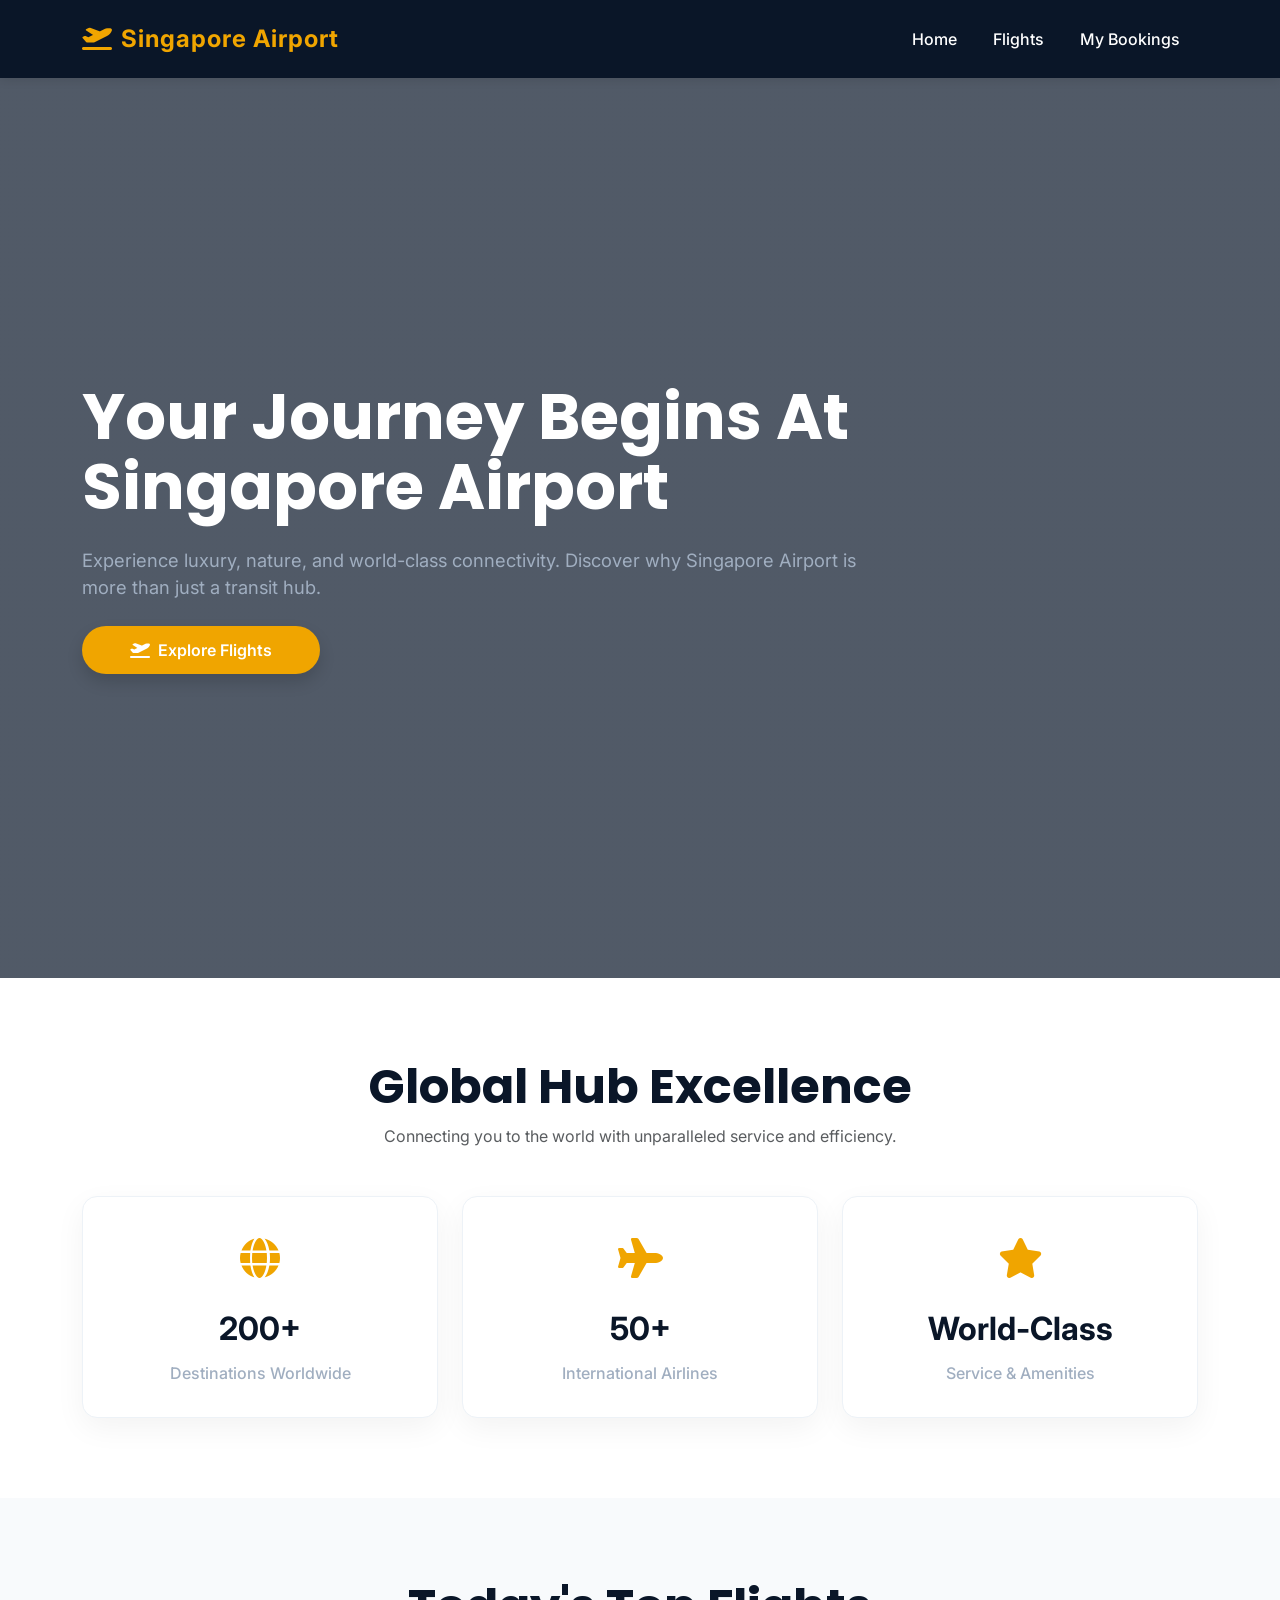
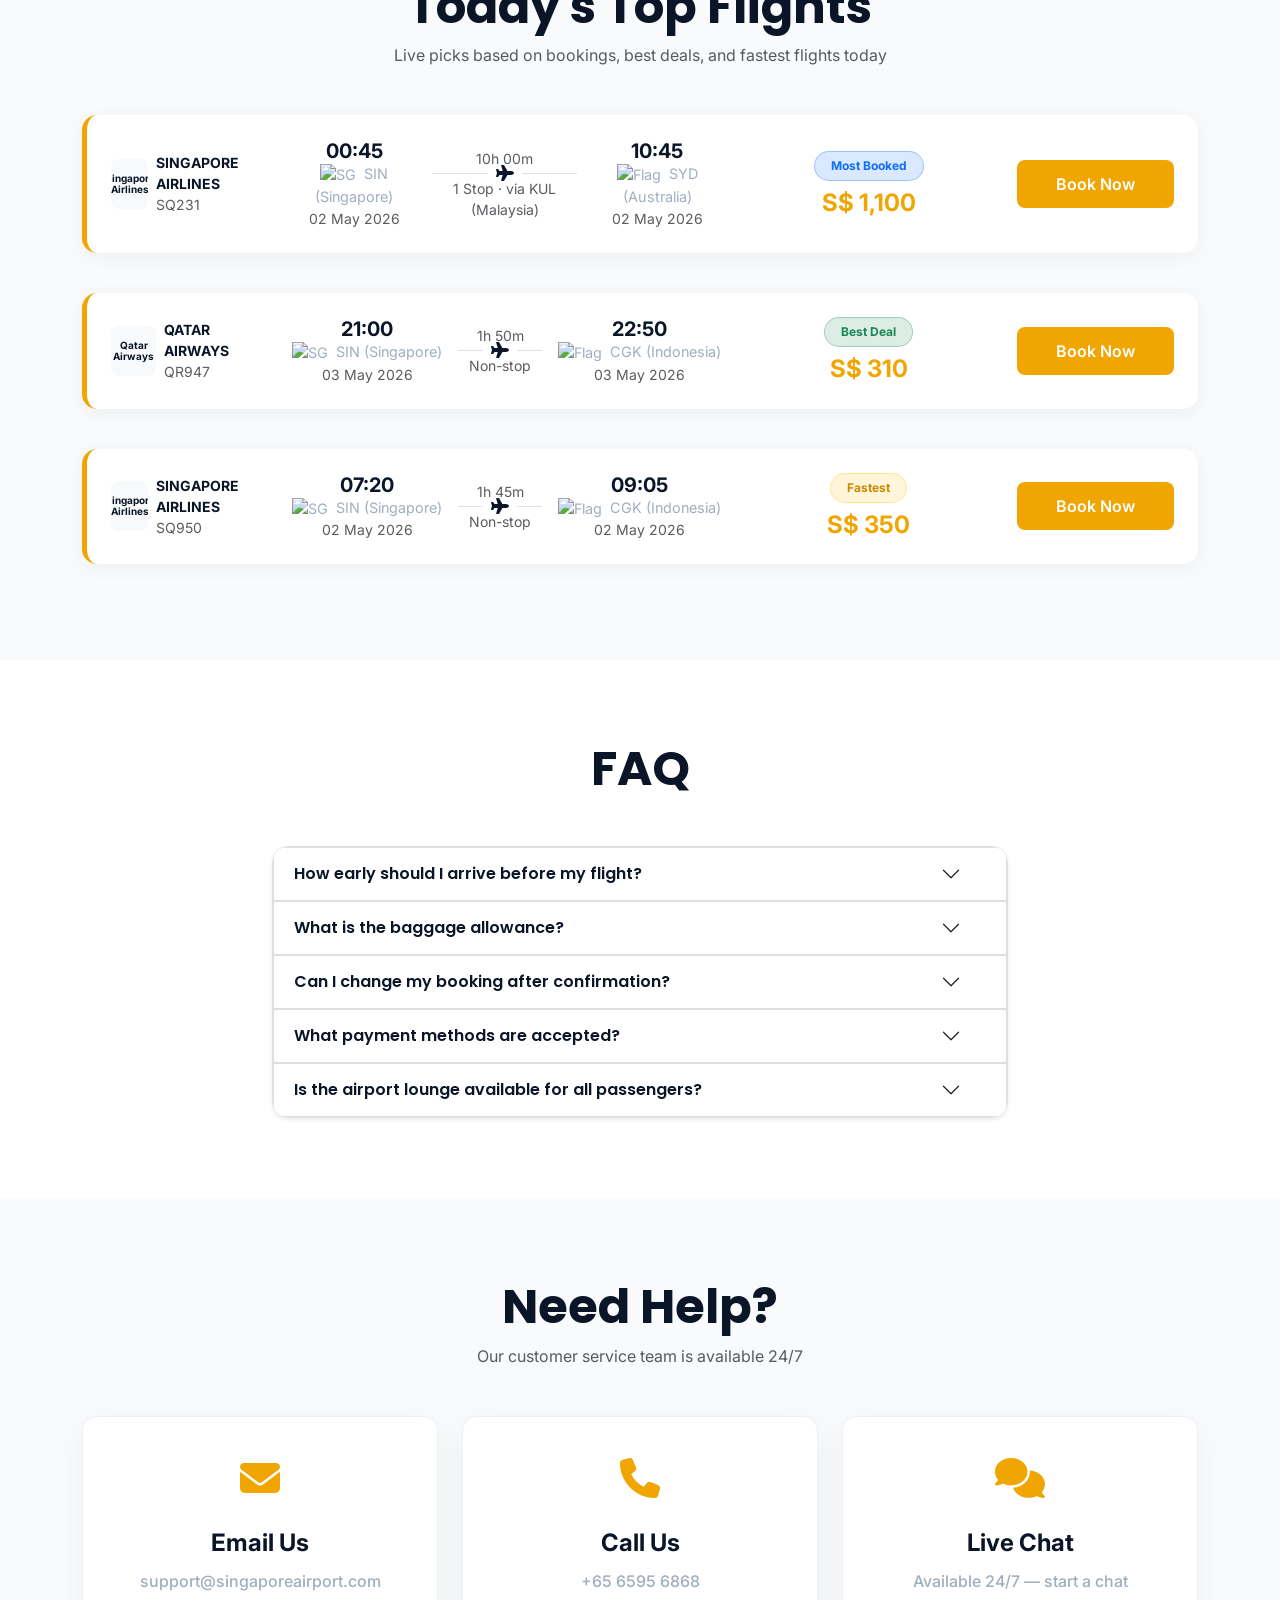
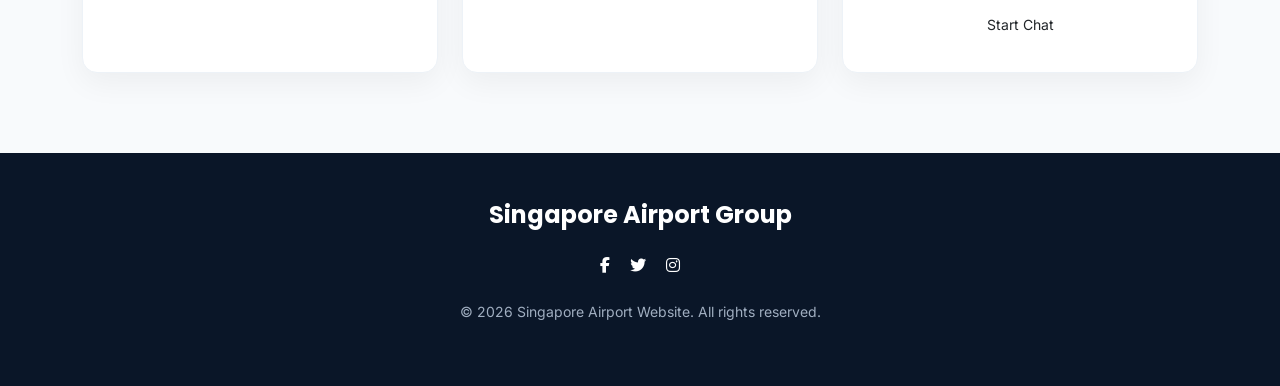
==== commit c9d0551d: "101% complete" ====
--- a/index.html
+++ b/index.html
@@ -141,7 +141,7 @@
         <div class="text-center mb-5">
           <h2 class="display-5">Today's Top Flights</h2>
           <p class="text-muted">
-            Live picks based on bookings and best deals today
+            Live picks based on bookings, best deals, and fastest flights today
           </p>
         </div>
         <div class="row g-4 justify-content-center">
--- a/style.css
+++ b/style.css
@@ -178,6 +178,18 @@
     border: none !important;
     box-shadow: none !important;
     height: 48px;
+}
+
+/*
+ * Ikon di pojok kanan: sama persis background-image Bootstrap 5.3 `.form-control.is-invalid`
+ * (nama & email Passenger Details — lihat bootstrap.css baris invalid state).
+ */
+.unified-phone-input.is-invalid #phone.form-control {
+    padding-right: calc(1.5em + 0.75rem);
+    background-image: url("data:image/svg+xml,%3csvg xmlns='http://www.w3.org/2000/svg' viewBox='0 0 12 12' width='12' height='12' fill='none' stroke='%23dc3545'%3e%3ccircle cx='6' cy='6' r='4.5'/%3e%3cpath stroke-linejoin='round' d='M5.8 3.6h.4L6 6.5z'/%3e%3ccircle cx='6' cy='8.2' r='.6' fill='%23dc3545' stroke='none'/%3e%3c/svg%3e");
+    background-repeat: no-repeat;
+    background-position: right calc(0.375em + 0.1875rem) center;
+    background-size: calc(0.75em + 0.375rem) calc(0.75em + 0.375rem);
 }
 
 .unified-phone-input .form-select {
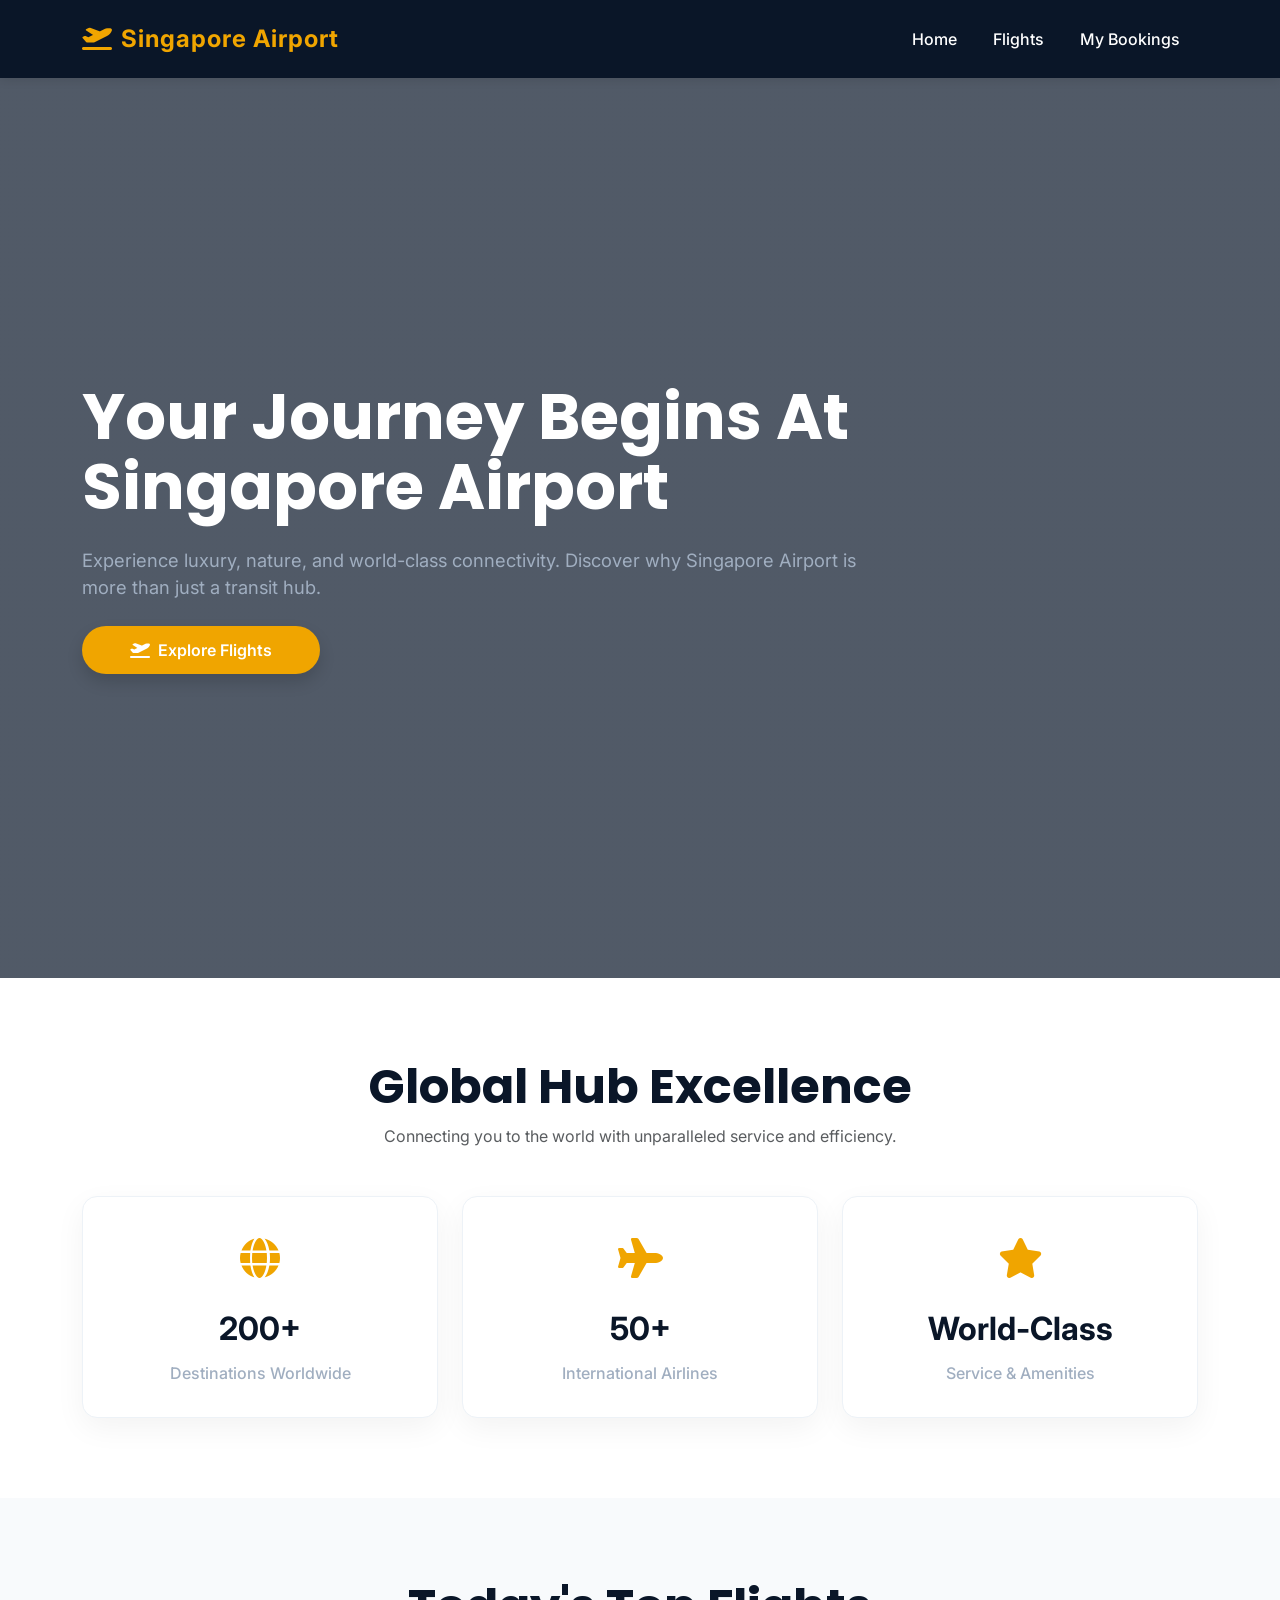
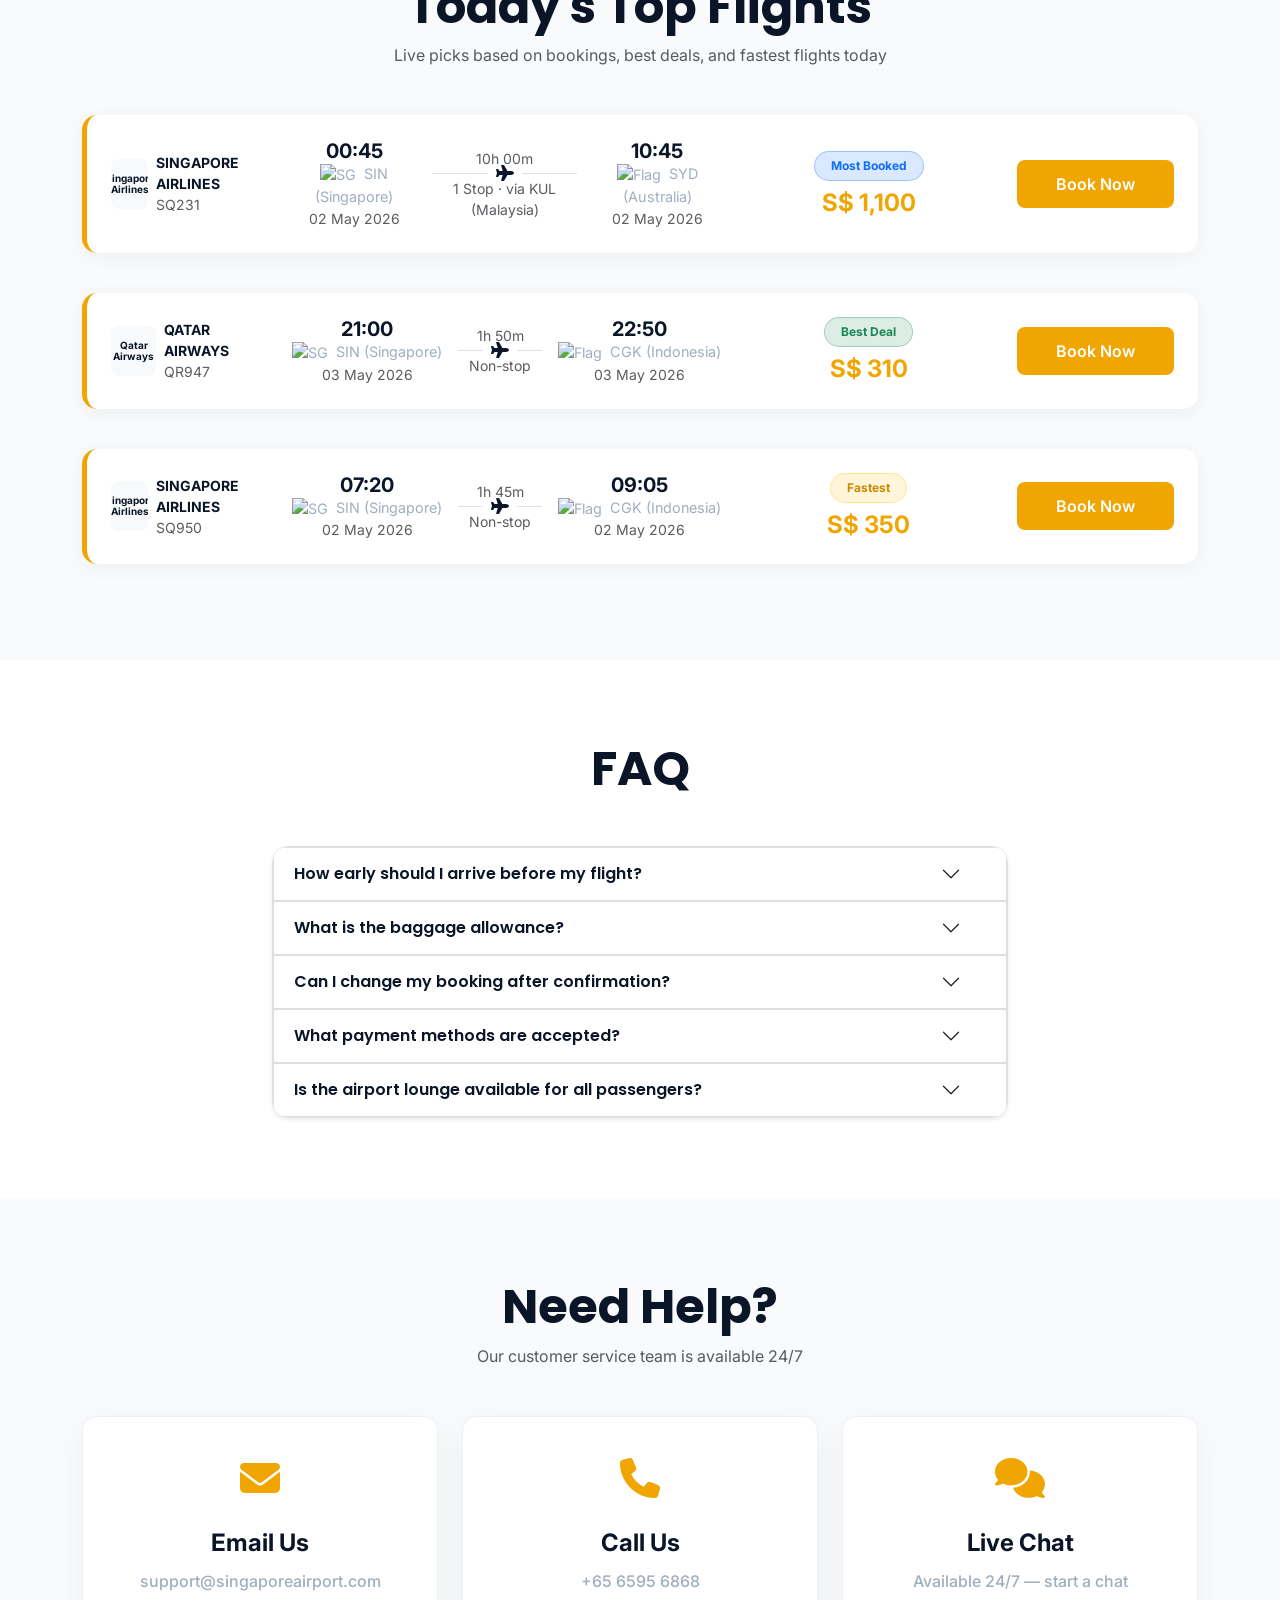
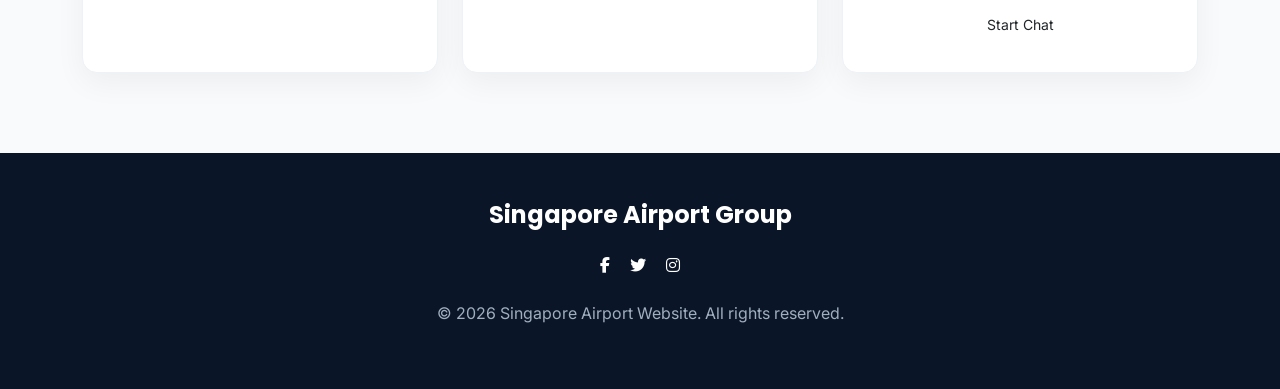
==== commit fd77487f: "LAST UPDATE" ====
--- a/index.html
+++ b/index.html
@@ -668,7 +668,7 @@
             ><i class="fab fa-instagram"></i
           ></a>
         </div>
-        <p style="color: rgb(160, 174, 192)" class="small">
+        <p style="color: rgb(160, 174, 192)">
           &copy; 2026 Singapore Airport Website. All rights reserved.
         </p>
       </div>
--- a/style.css
+++ b/style.css
@@ -1,39 +1,39 @@
 /* manggil library google font biar pacak narok font inter dan poppins di pemanggilan css */
-@import url('https://fonts.googleapis.com/css2?family=Inter:wght@300;400;500;600;700&family=Poppins:wght@400;500;600;700&display=swap');
+@import url("https://fonts.googleapis.com/css2?family=Inter:wght@300;400;500;600;700&family=Poppins:wght@400;500;600;700&display=swap");
 
 /* CSS VARIABLES standarisasi efisiensi pemakaian kode, daripada repot nulis kode hex pada tiap elemen, lemak langsung panggil makek ini bae didalam si  class, jadi cak state custom color library bae sih */
 :root {
-    --primary-navy: #0a1628;
-    --secondary-navy: #152238;
-    --accent-gold: #f0a500;
-    --accent-gold-hover: #d18e00;
-    --text-light: #ffffff;
-    --text-muted: #a0aec0;
-    --bg-light: #f8fafc;
-    --card-bg: #ffffff;
-    --border-color: #cccccc;
-    /* validasi form booking: sama dengan border merah grup nomor telepon */
-    --form-invalid: #ff4d4d;
-    --form-invalid-rgb: 255, 77, 77;
-    /* pling kliatan pas hover berwarna. all nge state kondisi all berubah cak warno, 0.3 waktu animasi, ease pergerakan nyo yg smooth itu, dimulai dengan lambat, lalu cepat di tengah, dan melambat lagi di akhir. */
-    --transition: all 0.3s ease;
+  --primary-navy: #0a1628;
+  --secondary-navy: #152238;
+  --accent-gold: #f0a500;
+  --accent-gold-hover: #d18e00;
+  --text-light: #ffffff;
+  --text-muted: #a0aec0;
+  --bg-light: #f8fafc;
+  --card-bg: #ffffff;
+  --border-color: #cccccc;
+  /* validasi form booking: sama dengan border merah grup nomor telepon */
+  --form-invalid: #ff4d4d;
+  --form-invalid-rgb: 255, 77, 77;
+  /* pling kliatan pas hover berwarna. all nge state kondisi all berubah cak warno, 0.3 waktu animasi, ease pergerakan nyo yg smooth itu, dimulai dengan lambat, lalu cepat di tengah, dan melambat lagi di akhir. */
+  --transition: all 0.3s ease;
 }
 
 body {
-    font-family: 'Inter', sans-serif;
-    background-color: var(--bg-light);
-    color: var(--primary-navy);
-    /* biar ktek opsi geser samping di body */
-    overflow-x: hidden;
+  font-family: "Inter", sans-serif;
+  background-color: var(--bg-light);
+  color: var(--primary-navy);
+  /* biar ktek opsi geser samping di body */
+  overflow-x: hidden;
 }
 
 .section-spacing {
-    padding-top: 80px !important;
-    padding-bottom: 80px !important;
+  padding-top: 80px !important;
+  padding-bottom: 80px !important;
 }
 
 .bg-primary-navy {
-    background-color: var(--primary-navy) !important;
+  background-color: var(--primary-navy) !important;
 }
 
 h1,
@@ -42,142 +42,144 @@
 h4,
 h5,
 h6 {
-    font-family: 'Poppins', sans-serif;
-    font-weight: 700 !important;
+  font-family: "Poppins", sans-serif;
+  font-weight: 700 !important;
 }
 
 /* Navbar Styling */
 .navbar {
-    background-color: var(--primary-navy) !important;
-    padding: 1rem 0;
-    /* [horizontal] [vertical] [blur] [color] */
-    box-shadow: 0 2px 10px rgba(0, 0, 0, 0.1);
+  background-color: var(--primary-navy) !important;
+  padding: 1rem 0;
+  /* [horizontal] [vertical] [blur] [color] */
+  box-shadow: 0 2px 10px rgba(0, 0, 0, 0.1);
 }
 
 .navbar-brand {
-    /* weight ketebelan */
-    font-weight: 700;
-    font-size: 1.5rem;
-    /* !important biar overrule penerapan cascade */
-    color: var(--accent-gold) !important;
-    letter-spacing: 1px;
+  /* weight ketebelan */
+  font-weight: 700;
+  font-size: 1.5rem;
+  /* !important biar overrule penerapan cascade */
+  color: var(--accent-gold) !important;
+  letter-spacing: 1px;
 }
 
 .nav-link {
-    color: var(--text-light) !important;
-    font-weight: 500;
-    /* vertikal, hor */
-    margin: 0 10px;
-    transition: var(--transition);
+  color: var(--text-light) !important;
+  font-weight: 500;
+  /* vertikal, hor */
+  margin: 0 10px;
+  transition: var(--transition);
 }
 
 .nav-link:hover {
-    color: var(--accent-gold) !important;
+  color: var(--accent-gold) !important;
 }
 
 /* Hero Section */
 .hero-section {
-    /* relative means memang tujuannyo nak ditumpuk si img pesawat itu dengen judu dan deskripsi itu, kareno relative mengabaikan posisi yang lain istilahnyo tu */
-    position: relative;
-    min-height: 100vh;
-    /* gradien = pencampuran warna yg mano objek nyo yolah url pesawat */
-    background: linear-gradient(rgba(10, 22, 40, 0.7), rgba(10, 22, 40, 0.7)), url('https://images.unsplash.com/photo-1569154941061-e231b4725ef1?auto=format&fit=crop&q=80&w=2070');
-    /* atur gambar biar dak dipakso membesar disini (sizing) yolah dengan value cover */
-    background-size: cover;
-    background-position: center;
-    display: flex;
-    flex-direction: column;
-    justify-content: center;
-    color: var(--text-light);
-    padding: 0;
-    margin: 0;
+  /* relative means memang tujuannyo nak ditumpuk si img pesawat itu dengen judu dan deskripsi itu, kareno relative mengabaikan posisi yang lain istilahnyo tu */
+  position: relative;
+  min-height: 100vh;
+  /* gradien = pencampuran warna yg mano objek nyo yolah url pesawat */
+  background:
+    linear-gradient(rgba(10, 22, 40, 0.7), rgba(10, 22, 40, 0.7)),
+    url("https://images.unsplash.com/photo-1569154941061-e231b4725ef1?auto=format&fit=crop&q=80&w=2070");
+  /* atur gambar biar dak dipakso membesar disini (sizing) yolah dengan value cover */
+  background-size: cover;
+  background-position: center;
+  display: flex;
+  flex-direction: column;
+  justify-content: center;
+  color: var(--text-light);
+  padding: 0;
+  margin: 0;
 }
 
 .hero-content {
-    /* biar responsif saat layar keci dio jg menyusut menyesuaikan */
-    max-width: 800px;
+  /* biar responsif saat layar keci dio jg menyusut menyesuaikan */
+  max-width: 800px;
 }
 
 .hero-title {
-    font-size: 4rem;
-    font-weight: 700;
-    margin-bottom: 1.5rem;
-    line-height: 1.1;
+  font-size: 4rem;
+  font-weight: 700;
+  margin-bottom: 1.5rem;
+  line-height: 1.1;
 }
 
 .hero-subtitle {
-    font-size: 1.15rem;
-    margin-bottom: 2.5rem;
-    color: var(--text-muted);
+  font-size: 1.15rem;
+  margin-bottom: 2.5rem;
+  color: var(--text-muted);
 }
 
 .form-label {
-    color: var(--text-light);
-    font-weight: 500;
+  color: var(--text-light);
+  font-weight: 500;
 }
 
 .form-control,
 .form-select {
-    background-color: rgba(255, 255, 255, 0.95);
-    border: 2px solid var(--border-color);
-    padding: 0.75rem 1rem;
-    border-radius: 8px;
-    transition: var(--transition);
+  background-color: rgba(255, 255, 255, 0.95);
+  border: 2px solid var(--border-color);
+  padding: 0.75rem 1rem;
+  border-radius: 8px;
+  transition: var(--transition);
 }
 
 /* aksen gelep di form sampingan si oren */
 .form-control:focus,
 .form-select:focus {
-    border-color: var(--accent-gold);
-    box-shadow: 0 0 0 0.25rem rgba(240, 165, 0, 0.25);
-    background-color: #ffffff;
+  border-color: var(--accent-gold);
+  box-shadow: 0 0 0 0.25rem rgba(240, 165, 0, 0.25);
+  background-color: #ffffff;
 }
 
 .form-control.is-invalid,
 .form-select.is-invalid {
-    border-color: var(--form-invalid) !important;
+  border-color: var(--form-invalid) !important;
 }
 
 .form-control.is-invalid:focus,
 .form-select.is-invalid:focus {
-    border-color: var(--form-invalid) !important;
-    box-shadow: 0 0 0 0.25rem rgba(var(--form-invalid-rgb), 0.25);
-    background-color: #ffffff;
+  border-color: var(--form-invalid) !important;
+  box-shadow: 0 0 0 0.25rem rgba(var(--form-invalid-rgb), 0.25);
+  background-color: #ffffff;
 }
 
 textarea.form-control {
-    border: 2px solid var(--border-color);
+  border: 2px solid var(--border-color);
 }
 
 /* Unified Phone Input */
 .unified-phone-input {
-    border: 2px solid var(--border-color);
-    border-radius: 8px;
-    transition: var(--transition);
-    background-color: #fff;
-    overflow: hidden;
+  border: 2px solid var(--border-color);
+  border-radius: 8px;
+  transition: var(--transition);
+  background-color: #fff;
+  overflow: hidden;
 }
 
 .unified-phone-input:focus-within {
-    border-color: var(--accent-gold);
-    box-shadow: 0 0 0 0.25rem rgba(240, 165, 0, 0.25);
+  border-color: var(--accent-gold);
+  box-shadow: 0 0 0 0.25rem rgba(240, 165, 0, 0.25);
 }
 
 /* Error: border merah saja (tanpa halo merah transparan); halo baru saat fokus seperti kolom lain */
 .unified-phone-input.is-invalid {
-    border-color: var(--form-invalid) !important;
-    box-shadow: none;
+  border-color: var(--form-invalid) !important;
+  box-shadow: none;
 }
 
 .unified-phone-input.is-invalid:focus-within {
-    box-shadow: 0 0 0 0.25rem rgba(var(--form-invalid-rgb), 0.25);
+  box-shadow: 0 0 0 0.25rem rgba(var(--form-invalid-rgb), 0.25);
 }
 
 .unified-phone-input .form-select,
 .unified-phone-input .form-control {
-    border: none !important;
-    box-shadow: none !important;
-    height: 48px;
+  border: none !important;
+  box-shadow: none !important;
+  height: 48px;
 }
 
 /*
@@ -185,397 +187,422 @@
  * (nama & email Passenger Details — lihat bootstrap.css baris invalid state).
  */
 .unified-phone-input.is-invalid #phone.form-control {
-    padding-right: calc(1.5em + 0.75rem);
-    background-image: url("data:image/svg+xml,%3csvg xmlns='http://www.w3.org/2000/svg' viewBox='0 0 12 12' width='12' height='12' fill='none' stroke='%23dc3545'%3e%3ccircle cx='6' cy='6' r='4.5'/%3e%3cpath stroke-linejoin='round' d='M5.8 3.6h.4L6 6.5z'/%3e%3ccircle cx='6' cy='8.2' r='.6' fill='%23dc3545' stroke='none'/%3e%3c/svg%3e");
-    background-repeat: no-repeat;
-    background-position: right calc(0.375em + 0.1875rem) center;
-    background-size: calc(0.75em + 0.375rem) calc(0.75em + 0.375rem);
+  padding-right: calc(1.5em + 0.75rem);
+  background-image: url("data:image/svg+xml,%3csvg xmlns='http://www.w3.org/2000/svg' viewBox='0 0 12 12' width='12' height='12' fill='none' stroke='%23dc3545'%3e%3ccircle cx='6' cy='6' r='4.5'/%3e%3cpath stroke-linejoin='round' d='M5.8 3.6h.4L6 6.5z'/%3e%3ccircle cx='6' cy='8.2' r='.6' fill='%23dc3545' stroke='none'/%3e%3c/svg%3e");
+  background-repeat: no-repeat;
+  background-position: right calc(0.375em + 0.1875rem) center;
+  background-size: calc(0.75em + 0.375rem) calc(0.75em + 0.375rem);
 }
 
 .unified-phone-input .form-select {
-    width: 90px !important;
-    flex: none !important;
-    border-right: 1px solid var(--border-color) !important;
-    border-radius: 0 !important;
-    background-position: right 0.5rem center;
-    padding-right: 1.5rem;
-    cursor: pointer;
+  width: 90px !important;
+  flex: none !important;
+  border-right: 1px solid var(--border-color) !important;
+  border-radius: 0 !important;
+  background-position: right 0.5rem center;
+  padding-right: 1.5rem;
+  cursor: pointer;
 }
 
 .unified-phone-input .form-control {
-    flex-grow: 1;
-    border-radius: 0 !important;
+  flex-grow: 1;
+  border-radius: 0 !important;
 }
 
 .btn-gold {
-    background-color: var(--accent-gold);
-    color: var(--primary-navy);
-    font-weight: 600;
-    padding: 0.75rem 2rem;
-    border-radius: 8px;
-    border: none;
-    transition: var(--transition);
-    color: white;
+  background-color: var(--accent-gold);
+  color: var(--primary-navy);
+  font-weight: 600;
+  padding: 0.75rem 2rem;
+  border-radius: 8px;
+  border: none;
+  transition: var(--transition);
+  color: white;
 }
 
 /* contohnyo di confirm & book now */
 .btn-gold:hover {
-    background-color: var(--accent-gold-hover);
-    color: #1a1a1a !important;
-    /* transformy geser kesumbu y which is disini makek -2px yang artinyo ke atas 2px */
-    transform: translateY(-2px);
-    box-shadow: 0 4px 15px rgba(240, 165, 0, 0.3);
+  background-color: var(--accent-gold-hover);
+  color: #1a1a1a !important;
+  /* transformy geser kesumbu y which is disini makek -2px yang artinyo ke atas 2px */
+  transform: translateY(-2px);
+  box-shadow: 0 4px 15px rgba(240, 165, 0, 0.3);
 }
 
 /* Airport Achievment Cards */
 .stat-card {
-    background: var(--card-bg);
-    border-radius: 15px;
-    padding: 2rem;
-    text-align: center;
-    box-shadow: 0 10px 30px rgba(0, 0, 0, 0.05);
-    transition: var(--transition);
-    border: 1px solid #edf2f7;
-    height: 100%;
+  background: var(--card-bg);
+  border-radius: 15px;
+  padding: 2rem;
+  text-align: center;
+  box-shadow: 0 10px 30px rgba(0, 0, 0, 0.05);
+  transition: var(--transition);
+  border: 1px solid #edf2f7;
+  height: 100%;
 }
 
 .stat-card:hover {
-    /* transform bemaen disini, keatas 10 px */
-    transform: translateY(-10px);
-    box-shadow: 0 15px 40px rgba(0, 0, 0, 0.1);
+  /* transform bemaen disini, keatas 10 px */
+  transform: translateY(-10px);
+  box-shadow: 0 15px 40px rgba(0, 0, 0, 0.1);
 }
 
 .stat-icon {
-    font-size: 2.5rem;
-    color: var(--accent-gold);
-    margin-bottom: 1rem;
+  font-size: 2.5rem;
+  color: var(--accent-gold);
+  margin-bottom: 1rem;
 }
 
 .stat-number {
-    font-size: 2rem;
-    font-weight: 700;
-    color: var(--primary-navy);
-    margin-bottom: 0.5rem;
+  font-size: 2rem;
+  font-weight: 700;
+  color: var(--primary-navy);
+  margin-bottom: 0.5rem;
 }
 
 .stat-label {
-    color: var(--text-muted);
-    font-weight: 500;
+  color: var(--text-muted);
+  font-weight: 500;
 }
 
 /* Flight Cards */
 .flight-card,
 .history-card {
-    background: var(--card-bg);
-    border-radius: 15px;
-    padding: 1.5rem;
-    margin-bottom: 1.5rem;
-    box-shadow: 0 4px 20px rgba(0, 0, 0, 0.05);
-    border-left: 5px solid var(--accent-gold);
-    transition: var(--transition);
+  background: var(--card-bg);
+  border-radius: 15px;
+  padding: 1.5rem;
+  margin-bottom: 1.5rem;
+  box-shadow: 0 4px 20px rgba(0, 0, 0, 0.05);
+  border-left: 5px solid var(--accent-gold);
+  transition: var(--transition);
 }
 
 /* simple effect for interactivity pas di hover di FLIGHT CARD scaling besarin 2 persen karena 102% yg mano default 100%*/
 .flight-card:hover {
-    transform: scale(1.02);
+  transform: scale(1.02);
 }
 
 .flight-time {
-    font-size: 1.25rem;
-    font-weight: 700;
+  font-size: 1.25rem;
+  font-weight: 700;
 }
 
 .flight-route {
-    color: var(--text-muted);
-    font-size: 0.9rem;
+  color: var(--text-muted);
+  font-size: 0.9rem;
 }
 
 .flight-price {
-    font-size: 1.5rem;
-    font-weight: 700;
-    color: var(--accent-gold);
+  font-size: 1.5rem;
+  font-weight: 700;
+  color: var(--accent-gold);
 }
 
 /* Footer */
 footer {
-    background-color: var(--primary-navy);
-    color: var(--text-light);
-    padding: 3rem 0;
-    margin-top: 5rem;
+  background-color: var(--primary-navy);
+  color: var(--text-light);
+  padding: 3rem 0;
+  margin-top: 5rem;
 }
 
 /* Validation Feedback */
 .error-message {
-    color: var(--form-invalid);
-    font-size: 0.85rem;
-    margin-top: 0.25rem;
-    display: none;
-}
-
-.is-invalid+.error-message {
-    display: block;
+  color: var(--form-invalid);
+  font-size: 0.85rem;
+  margin-top: 0.25rem;
+  display: none;
+}
+
+.is-invalid + .error-message {
+  display: block;
 }
 
 /* Responsive adjustments */
 @media (max-width: 767px) {
-    .hero-title {
-        font-size: 1.7rem;
-        line-height: 1.1;
-    }
-
-    .hero-subtitle {
-        font-size: 0.8rem;
-        max-width: 270px;
-    }
-
-    .hero-section {
-        min-height: 100vh;
-        display: flex;
-        flex-direction: column;
-        justify-content: center;
-        padding: 0;
-        text-align: center;
-    }
-
-    .hero-section .hero-content {
-        display: flex;
-        flex-direction: column;
-        align-items: center;
-    }
-
-    .hero-section .btn-gold {
-        width: fit-content;
-        font-size: 0.9rem;
-        padding: 0.6rem 1.5rem;
-    }
-
-    .stat-card,
-    .booking-history-card {
-        margin-left: 1rem;
-        margin-right: 1rem;
-    }
-
-    h2.display-5 {
-        font-size: 1.7rem;
-    }
-
-    .faq {
-        max-width: 100%;
-        text-align: center;
-    }
-
-    .faq-section {
-        text-align: center !important;
-    }
-
-    .faq-section .accordion-button,
-    .faq-section .accordion-body {
-        text-align: center !important;
-        justify-content: center !important;
-    }
-
-    .faq-section .accordion-button::after {
-        margin-left: 10px;
-        position: absolute;
-        right: 20px;
-    }
+  a.navbar-brand {
+    font-size: 1.1rem;
+  }
+  .hero-title {
+    font-size: 1.7rem;
+    line-height: 1.1;
+  }
+
+  .hero-subtitle {
+    font-size: 0.8rem;
+    max-width: 270px;
+  }
+
+  .hero-section {
+    min-height: 100vh;
+    display: flex;
+    flex-direction: column;
+    justify-content: center;
+    padding: 0;
+    text-align: center;
+  }
+
+  .hero-section .hero-content {
+    display: flex;
+    flex-direction: column;
+    align-items: center;
+  }
+
+  .hero-section .btn-gold {
+    width: fit-content;
+    font-size: 0.9rem;
+    padding: 0.6rem 1.5rem;
+  }
+
+  .section-spacing {
+    padding: 20px !important;
+  }
+
+  .stat-card,
+  .booking-history-card {
+    margin-left: 1rem;
+    margin-right: 1rem;
+  }
+
+  h2.display-5 {
+    font-size: 1.7rem;
+  }
+
+  h4,
+  h5 {
+    font-size: 0.9rem;
+  }
+
+  select,
+  input,
+  label {
+    font-size: 0.9rem !important;
+  }
+
+  .faq {
+    max-width: 100%;
+    text-align: center;
+  }
+
+  .faq-section {
+    text-align: center !important;
+  }
+
+  .faq-section .accordion-button,
+  .faq-section .accordion-body {
+    text-align: center !important;
+    justify-content: center !important;
+  }
+
+  .faq-section .accordion-button::after {
+    margin-left: 10px;
+    position: absolute;
+    right: 20px;
+  }
+
+  footer p {
+    font-size: 0.7rem;
+  }
 }
 
 @media (min-width: 992px) {
-    .border-lg-start {
-        border-left: 1px solid var(--border-color) !important;
-    }
+  .border-lg-start {
+    border-left: 1px solid var(--border-color) !important;
+  }
 }
 
 .transition-hover {
-    transition: var(--transition);
+  transition: var(--transition);
 }
 
 .transition-hover:hover {
-    transform: translateY(-2px);
-    box-shadow: 0 4px 15px rgba(0, 0, 0, 0.1);
+  transform: translateY(-2px);
+  box-shadow: 0 4px 15px rgba(0, 0, 0, 0.1);
 }
 
 @keyframes shake {
-
-    0%,
-    100% {
-        transform: translateX(0);
-    }
-
-    25% {
-        transform: translateX(-5px);
-    }
-
-    75% {
-        transform: translateX(5px);
-    }
+  0%,
+  100% {
+    transform: translateX(0);
+  }
+
+  25% {
+    transform: translateX(-5px);
+  }
+
+  75% {
+    transform: translateX(5px);
+  }
 }
 
 .shake {
-    animation: shake 0.2s ease-in-out 0s 2;
-    border-color: var(--form-invalid) !important;
-    box-shadow: 0 0 0 0.25rem rgba(var(--form-invalid-rgb), 0.25) !important;
+  animation: shake 0.2s ease-in-out 0s 2;
+  border-color: var(--form-invalid) !important;
+  box-shadow: 0 0 0 0.25rem rgba(var(--form-invalid-rgb), 0.25) !important;
 }
 
 /* Seat Tooltip Styling */
 .seat-tooltip {
-    position: absolute;
-    width: 280px;
-    z-index: 1050;
-    pointer-events: none;
-    transition: opacity 0.3s ease, transform 0.3s ease;
-    box-shadow: 0 10px 25px rgba(0, 0, 0, 0.15) !important;
+  position: absolute;
+  width: 280px;
+  z-index: 1050;
+  pointer-events: none;
+  transition:
+    opacity 0.3s ease,
+    transform 0.3s ease;
+  box-shadow: 0 10px 25px rgba(0, 0, 0, 0.15) !important;
 }
 
 @media (min-width: 769px) {
-    .seat-tooltip {
-        left: 100%;
-        top: 0;
-        margin-left: 15px;
-        transform: translateX(15px);
-    }
-
-    .seat-tooltip.show {
-        opacity: 1 !important;
-        transform: translateX(0);
-    }
+  .seat-tooltip {
+    left: 100%;
+    top: 0;
+    margin-left: 15px;
+    transform: translateX(15px);
+  }
+
+  .seat-tooltip.show {
+    opacity: 1 !important;
+    transform: translateX(0);
+  }
 }
 
 @media (max-width: 768px) {
-    .seat-tooltip {
-        bottom: 100%;
-        left: 0;
-        width: 100%;
-        margin-bottom: 15px;
-        transform: translateY(15px);
-    }
-
-    .seat-tooltip.show {
-        opacity: 1 !important;
-        transform: translateY(0);
-    }
+  .seat-tooltip {
+    bottom: 100%;
+    left: 0;
+    width: 100%;
+    margin-bottom: 15px;
+    transform: translateY(15px);
+  }
+
+  .seat-tooltip.show {
+    opacity: 1 !important;
+    transform: translateY(0);
+  }
 }
 
 .seat-tooltip ul {
-    list-style: none;
-    padding-left: 0 !important;
+  list-style: none;
+  padding-left: 0 !important;
 }
 
 .seat-tooltip li {
-    position: relative;
-    padding-left: 1.2rem;
-    margin-bottom: 4px;
+  position: relative;
+  padding-left: 1.2rem;
+  margin-bottom: 4px;
 }
 
 .seat-tooltip li::before {
-    content: "•";
-    position: absolute;
-    left: 0;
-    color: var(--accent-gold);
-    font-weight: bold;
+  content: "•";
+  position: absolute;
+  left: 0;
+  color: var(--accent-gold);
+  font-weight: bold;
 }
 
 /* Accordion Styling */
 .accordion-item {
-    background-color: #ffffff !important;
-    border: 1px solid rgba(0,0,0,.125) !important;
+  background-color: #ffffff !important;
+  border: 1px solid rgba(0, 0, 0, 0.125) !important;
 }
 
 .accordion-button {
-    background-color: #ffffff !important;
-    color: var(--primary-navy) !important;
-    font-weight: 600 !important;
-    box-shadow: none !important;
-    padding-right: 45px !important;
-    word-wrap: break-word !important;
-    overflow-wrap: break-word !important;
+  background-color: #ffffff !important;
+  color: var(--primary-navy) !important;
+  font-weight: 600 !important;
+  box-shadow: none !important;
+  padding-right: 45px !important;
+  word-wrap: break-word !important;
+  overflow-wrap: break-word !important;
 }
 
 .accordion-button:not(.collapsed) {
-    background-color: var(--primary-navy) !important;
-    color: var(--accent-gold) !important;
+  background-color: var(--primary-navy) !important;
+  color: var(--accent-gold) !important;
 }
 
 .accordion-button:focus {
-    border-color: var(--accent-gold);
-    box-shadow: 0 0 0 0.25rem rgba(240, 165, 0, 0.25);
+  border-color: var(--accent-gold);
+  box-shadow: 0 0 0 0.25rem rgba(240, 165, 0, 0.25);
 }
 
 /* Icon rotation behavior */
 .accordion-button::after {
-    filter: none !important;
-    transition: transform 0.3s ease;
+  filter: none !important;
+  transition: transform 0.3s ease;
 }
 
 .accordion-button:not(.collapsed)::after {
-    filter: brightness(0) invert(1) !important; /* Make icon white when expanded */
+  filter: brightness(0) invert(1) !important; /* Make icon white when expanded */
 }
 
 /* Route Badges */
 .badge-most-booked {
-    background: rgba(13, 110, 253, 0.15) !important;
-    color: #0d6efd !important;
-    border: 1px solid rgba(13, 110, 253, 0.3) !important;
+  background: rgba(13, 110, 253, 0.15) !important;
+  color: #0d6efd !important;
+  border: 1px solid rgba(13, 110, 253, 0.3) !important;
 }
 
 .badge-best-deal {
-    background: rgba(25, 135, 84, 0.15) !important;
-    color: #198754 !important;
-    border: 1px solid rgba(25, 135, 84, 0.3) !important;
+  background: rgba(25, 135, 84, 0.15) !important;
+  color: #198754 !important;
+  border: 1px solid rgba(25, 135, 84, 0.3) !important;
 }
 
 .badge-fastest {
-    background: rgba(255, 193, 7, 0.15) !important;
-    color: #cc8800 !important;
-    border: 1px solid rgba(255, 193, 7, 0.3) !important;
+  background: rgba(255, 193, 7, 0.15) !important;
+  color: #cc8800 !important;
+  border: 1px solid rgba(255, 193, 7, 0.3) !important;
 }
 
 /* Badge Tooltip */
 .badge-container {
-    display: inline-flex;
-    align-items: center;
-    position: relative;
-    cursor: help;
+  display: inline-flex;
+  align-items: center;
+  position: relative;
+  cursor: help;
 }
 
 .badge-tooltip {
-    position: absolute;
-    bottom: 100%;
-    left: 50%;
-    transform: translateX(-50%) translateY(10px);
-    width: 220px;
-    background: white;
-    color: var(--primary-navy);
-    padding: 12px 15px;
-    border-radius: 12px;
-    box-shadow: 0 10px 25px rgba(0, 0, 0, 0.15) !important;
-    z-index: 1050;
-    pointer-events: none;
-    opacity: 0;
-    visibility: hidden;
-    transition: opacity 0.3s ease, transform 0.3s ease;
-    margin-bottom: 12px;
-    text-align: center;
-    font-size: 0.8rem;
-    font-weight: 500;
-    border: 1px solid rgba(0,0,0,0.05);
+  position: absolute;
+  bottom: 100%;
+  left: 50%;
+  transform: translateX(-50%) translateY(10px);
+  width: 220px;
+  background: white;
+  color: var(--primary-navy);
+  padding: 12px 15px;
+  border-radius: 12px;
+  box-shadow: 0 10px 25px rgba(0, 0, 0, 0.15) !important;
+  z-index: 1050;
+  pointer-events: none;
+  opacity: 0;
+  visibility: hidden;
+  transition:
+    opacity 0.3s ease,
+    transform 0.3s ease;
+  margin-bottom: 12px;
+  text-align: center;
+  font-size: 0.8rem;
+  font-weight: 500;
+  border: 1px solid rgba(0, 0, 0, 0.05);
 }
 
 .badge-tooltip.show {
-    opacity: 1 !important;
-    visibility: visible;
-    transform: translateX(-50%) translateY(0);
+  opacity: 1 !important;
+  visibility: visible;
+  transform: translateX(-50%) translateY(0);
 }
 
 /* Arrow for tooltip */
 .badge-tooltip::after {
-    content: "";
-    position: absolute;
-    top: 100%;
-    left: 50%;
-    transform: translateX(-50%);
-    border-width: 6px;
-    border-style: solid;
-    border-color: white transparent transparent transparent;
-}+  content: "";
+  position: absolute;
+  top: 100%;
+  left: 50%;
+  transform: translateX(-50%);
+  border-width: 6px;
+  border-style: solid;
+  border-color: white transparent transparent transparent;
+}
